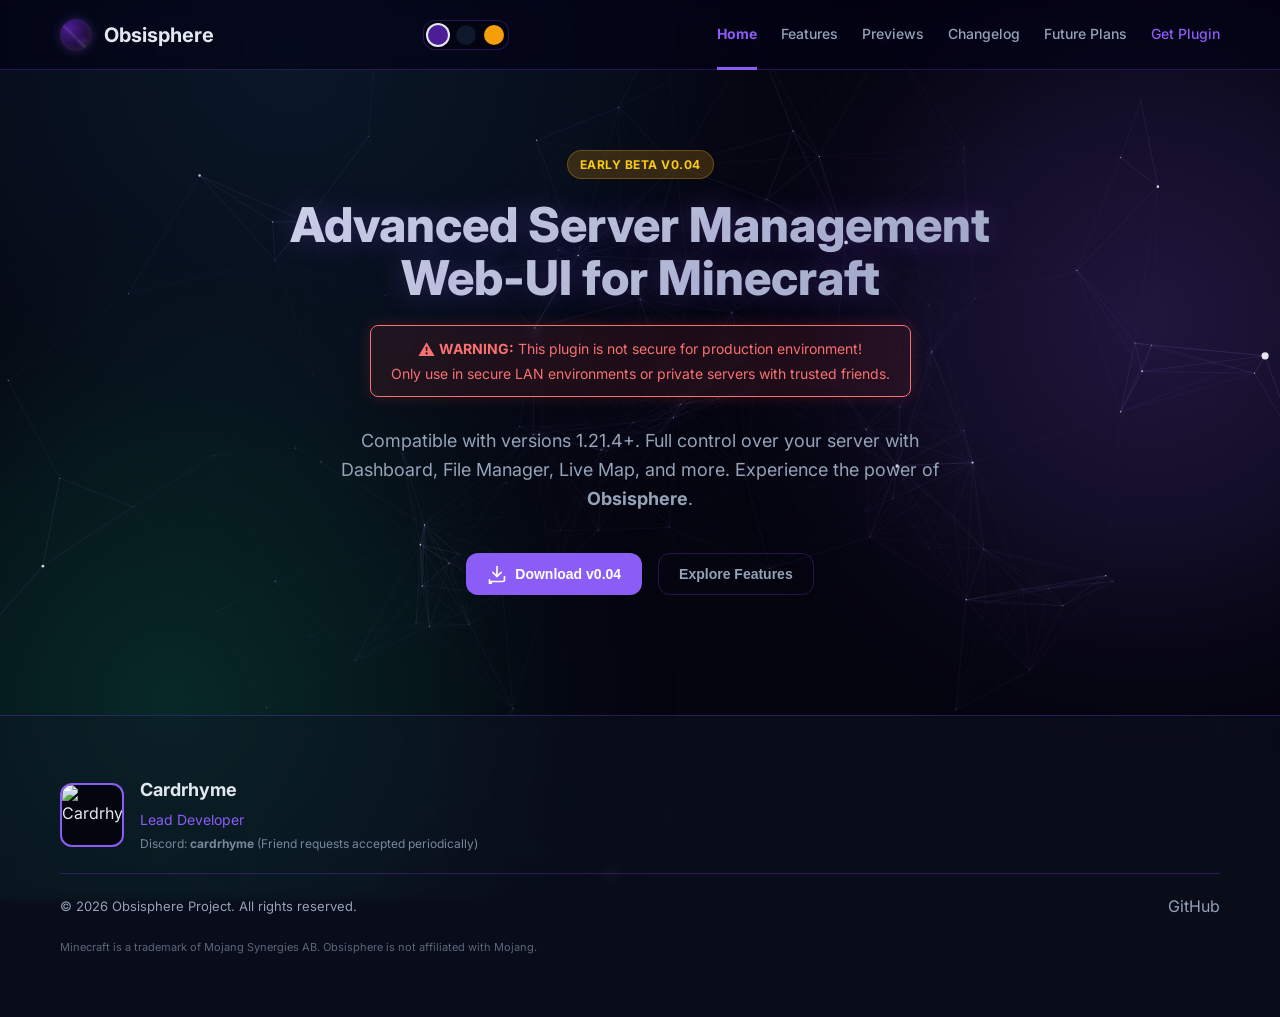
==== docs/index.html @ b7866441 "Add files via upload" ====
<!DOCTYPE html>
<html lang="en">
  <head>
    <meta charset="utf-8" />
    <meta name="viewport" content="width=device-width, initial-scale=1" />
    <title>Obsisphere | Advanced Minecraft Server Management</title>
    <!-- Fonts -->
    <link rel="preconnect" href="https://fonts.googleapis.com">
    <link rel="preconnect" href="https://fonts.gstatic.com" crossorigin>
    <link href="https://fonts.googleapis.com/css2?family=Inter:wght@300;400;500;600;700;800&family=JetBrains+Mono:wght@400;600;700&display=swap" rel="stylesheet">
    
    <link rel="stylesheet" href="style.css">
    <script src="script.js" defer></script>
<link rel="stylesheet" href="/index.css">
</head>
  <!-- Default theme: Constellation (No class needed for default) -->
  <body>
    
    <!-- Background Canvas -->
    <canvas id="bg-canvas"></canvas>

    <!-- Navigation -->
    <nav class="navbar">
      <div class="container">
        <div class="brand" data-target="home" style="cursor: pointer;">
          <div class="obsidian-logo"></div>
          <span>Obsisphere</span>
        </div>
        
        <div class="mobile-controls">
          <div class="theme-switcher">
            <button class="theme-btn t-constellation active" data-theme="" title="Constellation (Default)"></button>
            <button class="theme-btn t-playhosting" data-theme="theme-playhosting" title="Classic"></button>
            <button class="theme-btn t-ferrum" data-theme="theme-ferrum" title="Ferrum"></button>
          </div>
          <button class="mobile-menu-btn" aria-label="Toggle Menu">
            <svg xmlns="http://www.w3.org/2000/svg" width="24" height="24" viewBox="0 0 24 24" fill="none" stroke="currentColor" stroke-width="2" stroke-linecap="round" stroke-linejoin="round"><line x1="3" y1="12" x2="21" y2="12"/><line x1="3" y1="6" x2="21" y2="6"/><line x1="3" y1="18" x2="21" y2="18"/></svg>
          </button>
        </div>

        <div class="nav-links" id="nav-menu">
          <a href="#" class="nav-item active" data-target="home">Home</a>
          <a href="#" class="nav-item" data-target="features">Features</a>
          <a href="#" class="nav-item" data-target="previews">Previews</a>
          <a href="#" class="nav-item" data-target="changelog">Changelog</a>
          <a href="#" class="nav-item" data-target="roadmap">Future Plans</a>
          <a href="#" class="nav-item" data-target="download" style="color: var(--accent);">Get Plugin</a>
        </div>
      </div>
    </nav>

    <!-- Main Content Area -->
    <main id="app-content">

      <!-- VIEW: HOME -->
      <div id="view-home" class="view-section active">
        <!-- Hero Section -->
        <section class="hero-section scroll-reveal">
          <div class="container">
            <span class="badge badge-warning" style="margin-bottom: 20px;">Early Beta v0.04</span>
            
            <h1 class="hero-title">Advanced Server Management<br>Web-UI for Minecraft</h1>
            
            <!-- Relocated Warning -->
            <div class="inline-warning danger-glow">
              <span style="font-size: 1.2em; vertical-align: middle;">⚠️</span> <strong>WARNING:</strong> This plugin is not secure for production environment!<br>
              <span>Only use in secure LAN environments or private servers with trusted friends.</span>
            </div>

            <p class="hero-subtitle">
              Compatible with versions 1.21.4+. Full control over your server with Dashboard, File Manager, Live Map, and more. 
              Experience the power of <strong>Obsisphere</strong>.
            </p>

            <div class="hero-buttons">
              <button class="btn btn-primary nav-trigger" data-target="download">
                <svg xmlns="http://www.w3.org/2000/svg" width="20" height="20" viewBox="0 0 24 24" fill="none" stroke="currentColor" stroke-width="2" stroke-linecap="round" stroke-linejoin="round"><path d="M21 15v4a2 2 0 0 1-2 2H5a2 2 0 0 1-2 2H5a2 2 0 0 1-2 2H5a2 2 0 0 1-2-2v-4"/><polyline points="7 10 12 15 17 10"/><line x1="12" y1="15" x2="12" y2="3"/></svg>
                Download v0.04
              </button>
              <button class="btn btn-outline nav-trigger" data-target="features">
                Explore Features
              </button>
            </div>
          </div>
        </section>
      </div>

      <!-- VIEW: FEATURES -->
      <div id="view-features" class="view-section">
        <section class="section">
          <div class="container">
            <div class="scroll-reveal" style="text-align: center; margin-bottom: 60px;">
              <h2 style="font-size: 32px; font-weight: 700; margin-bottom: 10px;">Key Features</h2>
              <p style="color: var(--text-secondary);">Everything you need to manage your server effectively.</p>
            </div>
            
            <div class="features-grid">
              <!-- Dashboard -->
              <div class="feature-card scroll-reveal">
                <div class="feature-header">
                  <div class="feature-icon">
                    <svg xmlns="http://www.w3.org/2000/svg" width="24" height="24" viewBox="0 0 24 24" fill="none" stroke="currentColor" stroke-width="2" stroke-linecap="round" stroke-linejoin="round"><rect x="3" y="3" width="18" height="18" rx="2" ry="2"/><line x1="3" y1="9" x2="21" y2="9"/><line x1="9" y1="21" x2="9" y2="9"/></svg>
                  </div>
                  <div class="feature-title">Dashboard & Monitoring</div>
                </div>
                <ul class="feature-list">
                  <li>Real-time Graphs (Memory, CPU, TPS)</li>
                  <li>Live Performance Stats (MSPT, Chunks)</li>
                  <li>Server Control (Stop/Start)</li>
                  <li>Copyable Server IP & MOTD</li>
                </ul>
              </div>

              <!-- File Manager -->
              <div class="feature-card scroll-reveal">
                <div class="feature-header">
                  <div class="feature-icon">
                    <svg xmlns="http://www.w3.org/2000/svg" width="24" height="24" viewBox="0 0 24 24" fill="none" stroke="currentColor" stroke-width="2" stroke-linecap="round" stroke-linejoin="round"><path d="M14 2H6a2 2 0 0 0-2 2v16a2 2 0 0 0 2 2h12a2 2 0 0 0 2-2V8z"/><polyline points="14 2 14 8 20 8"/><line x1="16" y1="13" x2="8" y2="13"/><line x1="16" y1="17" x2="8" y2="17"/><polyline points="10 9 9 9 8 9"/></svg>
                  </div>
                  <div class="feature-title">File Manager</div>
                </div>
                <ul class="feature-list">
                  <li>Full Browser (Create, Upload, Edit, Delete)</li>
                  <li>In-browser Code Editor</li>
                  <li>Bulk Actions (Zip/Unzip, Move, Copy)</li>
                  <li>Media Preview (Images/Video)</li>
                </ul>
              </div>

              <!-- Player Management -->
              <div class="feature-card scroll-reveal">
                <div class="feature-header">
                  <div class="feature-icon">
                    <svg xmlns="http://www.w3.org/2000/svg" width="24" height="24" viewBox="0 0 24 24" fill="none" stroke="currentColor" stroke-width="2" stroke-linecap="round" stroke-linejoin="round"><path d="M17 21v-2a4 4 0 0 0-4-4H5a4 4 0 0 0-4 4v2"/><circle cx="9" cy="7" r="4"/><path d="M23 21v-2a4 4 0 0 0-3-3.87"/><path d="M16 3.13a4 4 0 0 1 0 7.75"/></svg>
                  </div>
                  <div class="feature-title">Player Management</div>
                </div>
                <ul class="feature-list">
                  <li>Kick, Ban, Tempban</li>
                  <li>Whitelist Management</li>
                  <li>Inventory Inspection (Offline/Online)</li>
                  <li>Equipment Slots & Ender Chest</li>
                </ul>
              </div>

              <!-- World Management -->
              <div class="feature-card scroll-reveal">
                <div class="feature-header">
                  <div class="feature-icon">
                    <svg xmlns="http://www.w3.org/2000/svg" width="24" height="24" viewBox="0 0 24 24" fill="none" stroke="currentColor" stroke-width="2" stroke-linecap="round" stroke-linejoin="round"><circle cx="12" cy="12" r="10"/><line x1="2" y1="12" x2="22" y2="12"/><path d="M12 2a15.3 15.3 0 0 1 4 10 15.3 15.3 0 0 1-4 10 15.3 15.3 0 0 1 4-10z"/></svg>
                  </div>
                  <div class="feature-title">World & Live Map</div>
                </div>
                <ul class="feature-list">
                  <li>Real-time Top-down Map</li>
                  <li>Player Tracking</li>
                  <li>Backup & Restore System</li>
                  <li>World Settings (Time, Weather)</li>
                </ul>
              </div>

              <!-- Console & Logs -->
              <div class="feature-card scroll-reveal">
                <div class="feature-header">
                  <div class="feature-icon">
                    <svg xmlns="http://www.w3.org/2000/svg" width="24" height="24" viewBox="0 0 24 24" fill="none" stroke="currentColor" stroke-width="2" stroke-linecap="round" stroke-linejoin="round"><polyline points="4 17 10 11 4 5"/><line x1="12" y1="19" x2="20" y2="19"/></svg>
                  </div>
                  <div class="feature-title">Console & Logs</div>
                </div>
                <ul class="feature-list">
                  <li>Live Console Stream (ANSI Colors)</li>
                  <li>Command Input</li>
                  <li>Detailed Activity & Audit Logs</li>
                  <li>X-Ray Watch (Anti-Cheat Analysis)</li>
                </ul>
              </div>

              <!-- Plugins & Themes -->
              <div class="feature-card scroll-reveal">
                <div class="feature-header">
                  <div class="feature-icon">
                    <svg xmlns="http://www.w3.org/2000/svg" width="24" height="24" viewBox="0 0 24 24" fill="none" stroke="currentColor" stroke-width="2" stroke-linecap="round" stroke-linejoin="round"><path d="m12 15-3-3a22 22 0 0 1 2-3.95A12.88 12.88 0 0 1 22 2c0 2.72-.78 7.5-6 11a22.35 22.35 0 0 1-4 2z"/><path d="M9 12H4s.55-3.03 2-4c1.62-1.1 4-1 4-1s.38 2.38-1 4z"/><path d="M15 13v5s3.03-.55 4-2c1.1-1.62 1-4 1-4s-2.38-.38-4 1z"/></svg>
                  </div>
                  <div class="feature-title">Plugins & Themes</div>
                </div>
                <ul class="feature-list">
                  <li>Plugin Manager (Enable/Disable/Delete)</li>
                  <li>Spigot Resource Browser</li>
                  <li>Advanced Theme Editor (CSS Variables)</li>
                  <li>Presets (Stellar, Ferrum, etc.)</li>
                </ul>
              </div>
            </div>

            <!-- FAQ Section -->
            <div class="faq-container scroll-reveal" style="margin-top: 80px; max-width: 800px; margin-left: auto; margin-right: auto;">
                <div style="text-align: center; margin-bottom: 40px;">
                    <h3 style="font-size: 24px; font-weight: 700;">Common Questions</h3>
                </div>
                
                <div class="faq-item">
                    <button class="faq-question">Does Obsisphere support Geyser (Bedrock)?</button>
                    <div class="faq-answer">
                        <p>Yes! Since Obsisphere connects via the standard plugin API, it works seamlessly alongside Geyser and Floodgate.</p>
                    </div>
                </div>
                
                <div class="faq-item">
                    <button class="faq-question">Do I need to open extra ports?</button>
                    <div class="faq-answer">
                        <p>Obsisphere runs on its own port (default 8080). You only need to forward that single port to access the panel from outside your network.</p>
                    </div>
                </div>

                <div class="faq-item">
                    <button class="faq-question">Does it work on modded servers (Forge/Fabric)?</button>
                    <div class="faq-answer">
                        <p>Currently, Obsisphere is designed for Spigot/Paper/Bukkit derivatives. Forge and Fabric support is planned for a future release.</p>
                    </div>
                </div>
            </div>

          </div>
        </section>
      </div>

      <!-- VIEW: PREVIEWS -->
      <div id="view-previews" class="view-section">
        <section class="section">
          <div class="container">
            <div class="scroll-reveal" style="text-align: center; margin-bottom: 40px;">
              <h2 style="font-size: 32px; font-weight: 700; margin-bottom: 10px;">Interface Gallery</h2>
              <p style="color: var(--text-secondary);">See Obsisphere in action.</p>
            </div>

            <!-- Standard Video Player -->
            <div class="hero-video-wrapper scroll-reveal" style="margin-bottom: 60px;">
               <video controls poster="media/preview1_page-0001.jpg" style="width: 100%; height: 100%; object-fit: cover;">
                  <source src="media/preview.mp4" type="video/mp4">
                  Your browser does not support the video tag.
               </video>
               
              <p style="margin-top: 15px; font-size: 13px; color: var(--text-secondary); text-align: center;">*Video preview covers all features.</p>
            </div>

            <!-- UI Gallery Grid -->
            <h3 class="scroll-reveal" style="text-align: center; margin-bottom: 30px; font-weight: 700;">Screenshots</h3>
            <div class="features-grid" style="grid-template-columns: repeat(auto-fit, minmax(400px, 1fr));">
                <img class="lightbox-trigger scroll-reveal" src="media/preview1_page-0001.jpg" alt="Dashboard View">
                <img class="lightbox-trigger scroll-reveal" src="media/preview2_page-0001.jpg" alt="File Manager">
                <img class="lightbox-trigger scroll-reveal" src="media/preview3_page-0001.jpg" alt="Player Manager">
                <img class="lightbox-trigger scroll-reveal" src="media/preview4_page-0001.jpg" alt="Console View">
                <img class="lightbox-trigger scroll-reveal" src="media/preview5_page-0001.jpg" alt="Settings Panel">
                <img class="lightbox-trigger scroll-reveal" src="media/preview6_page-0001.jpg" alt="Map View">
                <img class="lightbox-trigger scroll-reveal" src="media/preview7_page-0001.jpg" alt="Plugin Manager">
                <img class="lightbox-trigger scroll-reveal" src="media/preview8_page-0001.jpg" alt="Editor">
                <img class="lightbox-trigger scroll-reveal" src="media/preview9_page-0001.jpg" alt="Login Screen">
            </div>
          </div>
        </section>
      </div>

      <!-- VIEW: CHANGELOG -->
      <div id="view-changelog" class="view-section">
        <section class="section">
          <div class="container">
            <div class="scroll-reveal" style="text-align: center; margin-bottom: 60px;">
              <h2 style="font-size: 32px; font-weight: 700; margin-bottom: 10px;">Changelog</h2>
              <p style="color: var(--text-secondary);">History of development.</p>
            </div>

            <div class="roadmap-list" style="max-width: 800px; margin: 0 auto;">
               
               <!-- v0.04 Entry -->
               <div class="scroll-reveal" style="margin-bottom: 40px; border-left: 2px solid var(--accent); padding-left: 24px;">
                 <div style="display:flex; align-items:center; gap:12px; margin-bottom:16px;">
                   <span class="badge" style="background:var(--accent); color:white;">v0.04</span>
                   <span style="color:var(--text-secondary); font-size:14px; font-weight: 600;">Current Release (Early Beta)</span>
                 </div>
                 <h3 style="font-size:18px; margin-bottom:8px; color:var(--text-primary);">The Resources Update</h3>
                 <p style="color:var(--text-secondary); font-size: 14px; margin-bottom: 12px;">This update brings the power of SpigotMC directly into the panel.</p>
                 <ul class="feature-list">
                    <li><strong>Resource Browser:</strong> Added ability to search, view details, and download plugins from Spigot directly within the web UI.</li>
                    <li><strong>Polish:</strong> General UI improvements and bug fixes.</li>
                 </ul>
               </div>

               <!-- v0.03 Entry -->
               <div class="scroll-reveal" style="margin-bottom: 40px; border-left: 2px solid var(--border); padding-left: 24px;">
                 <div style="display:flex; align-items:center; gap:12px; margin-bottom:16px;">
                   <span class="badge" style="background:var(--bg-panel); color:var(--text-secondary); border: 1px solid var(--border);">v0.03</span>
                 </div>
                 <h3 style="font-size:18px; margin-bottom:8px; color:var(--text-primary);">The Visuals Overhaul</h3>
                 <p style="color:var(--text-secondary); font-size: 14px; margin-bottom: 12px;">Major upgrades to the File Manager and Map renderer.</p>
                 <ul class="feature-list">
                    <li><strong>Advanced File Manager:</strong> Added Zip/Unzip, Create File/Folder, Upload File/Folder functionality.</li>
                    <li><strong>Map 2.0:</strong> Rewrote map renderer. Now 2D with ambience/height occlusion, correct textures, and player listing.</li>
                    <li><strong>Multi-world:</strong> Added support for rendering and selecting different worlds in the live map.</li>
                 </ul>
               </div>

               <!-- v0.02 Entry -->
               <div class="scroll-reveal" style="margin-bottom: 40px; border-left: 2px solid var(--border); padding-left: 24px;">
                 <div style="display:flex; align-items:center; gap:12px; margin-bottom:16px;">
                   <span class="badge" style="background:var(--bg-panel); color:var(--text-secondary); border: 1px solid var(--border);">v0.02</span>
                 </div>
                 <h3 style="font-size:18px; margin-bottom:8px; color:var(--text-primary);">The Plugin Migration</h3>
                 <p style="color:var(--text-secondary); font-size: 14px; margin-bottom: 12px;">Transitioned project to a standalone Bukkit/Spigot plugin.</p>
                 <ul class="feature-list">
                    <li><strong>Architecture:</strong> Re-packaged as a standalone .jar plugin.</li>
                    <li><strong>Basic Tools:</strong> Added simple File Manager (Read/Edit only), User List, and Plugin Disabling.</li>
                    <li><strong>World Manager:</strong> Added basic backup functionality.</li>
                    <li><strong>Primitive Map:</strong> Added experimental map (Single pixel chunks, color approximations).</li>
                 </ul>
               </div>

               <!-- v0.01 Entry -->
               <div class="scroll-reveal" style="margin-bottom: 40px; border-left: 2px solid var(--border); padding-left: 24px;">
                 <div style="display:flex; align-items:center; gap:12px; margin-bottom:16px;">
                   <span class="badge" style="background:var(--bg-panel); color:var(--text-secondary); border: 1px solid var(--border);">v0.01</span>
                 </div>
                 <h3 style="font-size:18px; margin-bottom:8px; color:var(--text-primary);">Genesis</h3>
                 <ul class="feature-list">
                    <li><strong>Core:</strong> Initial Web UI release.</li>
                    <li><strong>Security:</strong> Implemented session-token based authentication system.</li>
                    <li><strong>Monitoring:</strong> Basic Dashboard and WebSocket Console with ANSI color support.</li>
                 </ul>
               </div>

            </div>
          </div>
        </section>
      </div>

      <!-- VIEW: ROADMAP -->
      <div id="view-roadmap" class="view-section">
        <section class="section">
          <div class="container">
            <div class="scroll-reveal" style="text-align: center; margin-bottom: 60px;">
              <h2 style="font-size: 32px; font-weight: 700; margin-bottom: 20px;">Future Plans</h2>
              <p style="color: var(--text-secondary); max-width: 600px; margin: 0 auto;">
                Development Phase 2 is outlined below. We are committed to expanding Obsisphere with advanced networking and integration features.
              </p>
            </div>

            <div class="roadmap-list">
               <!-- Roadmap Items -->
               <div class="roadmap-item scroll-reveal">
                 <div class="roadmap-checkbox"></div>
                 <div class="roadmap-content">
                   <h4>Protocol Unification (HTTP/SSH/SFTP)</h4>
                   <p>Allowing all protocols to work from a single port by checking initial request bytes.</p>
                 </div>
               </div>
               
               <div class="roadmap-item scroll-reveal">
                 <div class="roadmap-checkbox"></div>
                 <div class="roadmap-content">
                   <h4>Advanced API & Permissions</h4>
                   <p>Custom control panel API for external integration and granular permission system for admin/user roles.</p>
                 </div>
               </div>

               <div class="roadmap-item scroll-reveal">
                 <div class="roadmap-checkbox"></div>
                 <div class="roadmap-content">
                   <h4>Plugin Integrations</h4>
                   <p>Deep support for WorldGuard (Region mapping), LuckPerms (Web Editor), and more.</p>
                 </div>
               </div>

               <div class="roadmap-item scroll-reveal">
                 <div class="roadmap-checkbox"></div>
                 <div class="roadmap-content">
                   <h4>Legacy Support</h4>
                   <p>Backwards compatibility for Minecraft versions down to 1.16.5.</p>
                 </div>
               </div>

               <div class="roadmap-item scroll-reveal">
                 <div class="roadmap-checkbox"></div>
                 <div class="roadmap-content">
                   <h4>Optimization</h4>
                   <p>Improving Live Map performance and reducing Audit Log storage footprint.</p>
                 </div>
               </div>
            </div>
          </div>
        </section>
      </div>

      <!-- VIEW: DOWNLOAD -->
      <div id="view-download" class="view-section">
        <section class="section" style="text-align: center; padding: 100px 0;">
          <div class="container">
             <div class="scroll-reveal" style="font-size: 64px; margin-bottom: 20px;">📦</div>
             <h2 class="scroll-reveal" style="font-size: 32px; font-weight: 700; margin-bottom: 20px;">Download Obsisphere</h2>
             <p class="scroll-reveal" style="color: var(--text-secondary); margin-bottom: 20px;">Current Version: v0.04 (Beta)</p>
             <p class="scroll-reveal" style="color: var(--warning); font-size: 13px; font-weight: 600; margin-bottom: 40px; background: rgba(245, 158, 11, 0.1); display: inline-block; padding: 4px 12px; border-radius: 99px;">⚠️ Early Beta Build - Works, but expect bugs.</p>

             <div class="download-container scroll-reveal">
               <div class="download-box">
                  <p class="compatibility-text">
                    <strong>Supported Platforms (1.21.4+):</strong><br>
                    Paper, Spigot, Bukkit, Pufferfish, Purpur, and any other server software that supports the Bukkit plugin API.
                  </p>
                  
                  <button class="btn btn-primary" style="width: 100%; margin: 20px 0;">
                    <svg xmlns="http://www.w3.org/2000/svg" width="20" height="20" viewBox="0 0 24 24" fill="none" stroke="currentColor" stroke-width="2" stroke-linecap="round" stroke-linejoin="round"><path d="M21 15v4a2 2 0 0 1-2 2H5a2 2 0 0 1-2 2H5a2 2 0 0 1-2-2v-4"/><polyline points="7 10 12 15 17 10"/><line x1="12" y1="15" x2="12" y2="3"/></svg>
                    Download .jar
                  </button>

                  <div class="warning-box" style="flex-direction: row; align-items: center; gap: 12px; justify-content: center;">
                     <span style="font-size: 24px;">⚠️</span>
                     <span style="text-align: left;"><strong>WARNING:</strong> This plugin is not secure for production environments! Only use in secure LAN environments or private servers with trusted friends.</span>
                  </div>
               </div>

               <!-- Installation Guide -->
               <div class="install-guide">
                  <h3 style="font-size: 16px; margin-bottom: 12px; color: var(--text-primary); border-top: 1px solid var(--border); padding-top: 20px;">Installation Guide</h3>
                  <ol class="install-steps">
                    <li>Stop your Minecraft server.</li>
                    <li>Drop the <code>Obsisphere-0.04.jar</code> into your server's <code>/plugins</code> folder.</li>
                    <li>Start the server. No extra configuration is required.</li>
                    <li>Check the server console for the generated access URL and login token.</li>
                  </ol>
               </div>
             </div>
          </div>
        </section>
      </div>

    </main>

    <!-- Footer / Dev Info -->
    <footer class="site-footer">
      <div class="container">
        <div class="dev-profile">
          <img src="https://minotar.net/helm/_Card/64.png" alt="Cardrhyme" class="dev-pfp">
          <div class="dev-info">
            <h3>Cardrhyme</h3>
            <p style="color: var(--accent); margin-bottom: 2px;">Lead Developer</p>
            <p style="font-size: 12px; opacity: 0.8;">Discord: <strong>cardrhyme</strong> (Friend requests accepted periodically)</p>
          </div>
        </div>
        
        <div style="border-top: 1px solid var(--border); padding-top: 20px; display: flex; justify-content: space-between; align-items: center; flex-wrap: wrap; gap: 20px;">
          <p style="color: var(--text-secondary); font-size: 13px;">&copy; 2026 Obsisphere Project. All rights reserved.</p>
          <div style="display: flex; gap: 20px;">
            <a href="https://github.com/Cardrhyme206113/Obsisphere" style="color: var(--text-secondary);">GitHub</a>
          </div>
        </div>
        
        <p style="margin-top: 20px; font-size: 11px; color: var(--text-secondary); opacity: 0.6;">
          Minecraft is a trademark of Mojang Synergies AB. Obsisphere is not affiliated with Mojang.
        </p>
      </div>
    </footer>

    <!-- LIGHTBOX MODAL -->
    <div id="lightbox" class="lightbox">
      <button class="lightbox-close">&times;</button>
      <img id="lightbox-img" src="" alt="Full Preview">
    </div>

    <!-- SCROLL TOP BTN (MOBILE) -->
    <button id="scroll-top-btn" aria-label="Scroll to top">
        <svg xmlns="http://www.w3.org/2000/svg" width="24" height="24" viewBox="0 0 24 24" fill="none" stroke="currentColor" stroke-width="2" stroke-linecap="round" stroke-linejoin="round"><path d="m18 15-6-6-6 6"/></svg>
    </button>

  <script type="module" src="/index.tsx"></script>
</body>
</html>
---- docs/style.css ----
/* =========================================
   THEME VARIABLES
   Default: Constellation
   ========================================= */
:root {
  /* --- Constellation Theme (Default) --- */
  --bg-app: #050510; /* Very dark blue, not pure black */
  --bg-panel: rgba(15, 23, 42, 0.4); /* Glassmorphic */
  --bg-header: rgba(3, 0, 20, 0.6);
  --border: rgba(124, 58, 237, 0.3);
  --text-primary: #e2e8f0;
  --text-secondary: #94a3b8;
  --input-bg: rgba(0, 0, 0, 0.3);
  --accent: #8b5cf6; /* Violet */
  --accent-dim: rgba(139, 92, 246, 0.2);
  --danger: #f87171;
  --success: #4ade80;
  --warning: #facc15;
  --font-main: 'Inter', sans-serif;
  --font-mono: 'JetBrains Mono', monospace;
  --radius-lg: 16px;
  --radius-md: 12px;
  --radius-sm: 8px;
  --shadow: 0 10px 15px -3px rgba(0, 0, 0, 0.1);
  --backdrop: blur(5px);
}

/* --- Playhosting Theme (Classic) --- */
body.theme-playhosting {
  --bg-app: #0f172a;
  --bg-panel: #1e293b;
  --bg-header: #1e293b;
  --border: #334155;
  --text-primary: #f8fafc;
  --text-secondary: #94a3b8;
  --input-bg: #020617;
  --accent: #8b5cf6;
  --accent-dim: rgba(139, 92, 246, 0.15);
  --danger: #ef4444;
  --success: #22c55e;
  --warning: #f59e0b;
  --backdrop: none;
}

/* --- Ferrum Theme --- */
body.theme-ferrum {
  --bg-app: #0a0a0a;
  --bg-panel: #141414;
  --bg-header: #141414;
  --border: #333333;
  --text-primary: #e5e5e5;
  --text-secondary: #888888;
  --input-bg: #050505;
  --accent: #f59e0b;
  --accent-dim: rgba(245, 158, 11, 0.15);
  --danger: #cf222e;
  --success: #2da44e;
  --warning: #d29922;
  --radius-lg: 2px;
  --radius-md: 2px;
  --radius-sm: 2px;
  --shadow: 0 4px 6px -1px rgba(0, 0, 0, 0.5);
  --backdrop: none;
}


/* =========================================
   GLOBAL RESET & BASE
   ========================================= */
* { box-sizing: border-box; margin: 0; padding: 0; }

body {
  background-color: var(--bg-app);
  color: var(--text-primary);
  font-family: var(--font-main);
  line-height: 1.6;
  overflow-x: hidden;
  transition: background-color 0.3s, color 0.3s;
  display: flex;
  flex-direction: column;
  min-height: 100vh;
  position: relative;
}

/* CANVAS BACKGROUND 
   z-index: 1 puts it above the body background.
   pointer-events: none ensures clicks go through to elements behind it (if any), 
   but mainly allows clicks on elements ON TOP of it.
*/
canvas#bg-canvas {
  position: fixed;
  top: 0;
  left: 0;
  width: 100%;
  height: 100%;
  z-index: 1; 
  pointer-events: none;
}

/* Playhosting Dots Effect */
body.theme-playhosting {
  background-image: radial-gradient(var(--border) 1.5px, transparent 1.5px);
  background-size: 24px 24px;
}
body.theme-playhosting #bg-canvas { display: none; }

/* Ferrum Grid Effect */
body.theme-ferrum {
  background-image: linear-gradient(var(--border) 1px, transparent 1px), linear-gradient(90deg, var(--border) 1px, transparent 1px);
  background-size: 50px 50px;
}
body.theme-ferrum #bg-canvas { display: none; }

h1, h2, h3, h4, h5, h6 {
  font-family: var(--font-main);
  color: var(--text-primary);
}

/* Ferrum uses Mono headers */
body.theme-ferrum h1, 
body.theme-ferrum h2, 
body.theme-ferrum h3 {
  font-family: var(--font-mono);
  text-transform: uppercase;
  letter-spacing: -0.5px;
}

a { color: var(--accent); text-decoration: none; transition: 0.2s; }
a:hover { filter: brightness(1.2); text-decoration: underline; }

/* =========================================
   UTILITIES & COMPONENTS
   ========================================= */
.container {
  max-width: 1200px;
  margin: 0 auto;
  padding: 0 20px;
}

.section {
  padding: 80px 0;
}

.btn {
  display: inline-flex;
  align-items: center;
  justify-content: center;
  padding: 10px 20px;
  border-radius: var(--radius-md);
  font-weight: 600;
  font-size: 14px;
  cursor: pointer;
  transition: all 0.2s;
  border: 1px solid transparent;
  gap: 8px;
  min-height: 42px;
}

.btn-primary {
  background: var(--accent);
  color: #fff;
}
body.theme-ferrum .btn-primary { color: #000; font-weight: 700; }

.btn-primary:hover {
  transform: translateY(-2px);
  box-shadow: 0 4px 12px var(--accent-dim);
}

.btn-outline {
  background: transparent;
  border: 1px solid var(--border);
  color: var(--text-secondary);
}

.btn-outline:hover {
  border-color: var(--accent);
  color: var(--text-primary);
  background: var(--bg-panel);
}

.badge {
  display: inline-block;
  padding: 4px 12px;
  border-radius: 99px;
  font-size: 12px;
  font-weight: 700;
  text-transform: uppercase;
  letter-spacing: 0.5px;
}
.badge-warning { background: rgba(245, 158, 11, 0.2); color: var(--warning); border: 1px solid rgba(245, 158, 11, 0.3); }

/* SCROLL REVEAL ANIMATION */
.scroll-reveal {
    opacity: 0;
    transform: translateY(30px);
    transition: all 0.6s ease-out;
}
.scroll-reveal.visible {
    opacity: 1;
    transform: translateY(0);
}

/* =========================================
   HEADER & NAV
   ========================================= */
.navbar {
  height: 70px;
  border-bottom: 1px solid var(--border);
  background: var(--bg-header);
  backdrop-filter: var(--backdrop);
  position: sticky;
  top: 0;
  z-index: 1000; /* Ensure nav is way above canvas */
}

.navbar .container {
  height: 100%;
  display: flex;
  align-items: center;
  justify-content: space-between;
}

.brand {
  display: flex;
  align-items: center;
  gap: 12px;
  font-weight: 700;
  font-size: 20px;
  color: var(--text-primary);
}

/* SPINNING OBSIDIAN LOGO */
.obsidian-logo {
  width: 32px;
  height: 32px;
  border-radius: 50%;
  background: radial-gradient(circle at 30% 30%, #4c1d95, #000);
  box-shadow: inset -2px -2px 6px rgba(255,255,255,0.1), 0 0 10px rgba(139, 92, 246, 0.3);
  animation: spin-logo 6s linear infinite;
  position: relative;
  overflow: hidden;
}

.obsidian-logo::after {
  content: '';
  position: absolute;
  top: 0; left: 0; right: 0; bottom: 0;
  background: 
    linear-gradient(45deg, transparent 40%, rgba(255,255,255,0.1) 45%, transparent 50%),
    radial-gradient(circle at 70% 70%, rgba(139, 92, 246, 0.2), transparent 20%);
  border-radius: 50%;
}

@keyframes spin-logo {
  0% { transform: rotate(0deg); }
  100% { transform: rotate(360deg); }
}

.nav-links {
  display: flex;
  gap: 24px;
}

.nav-links a {
  color: var(--text-secondary);
  font-size: 14px;
  font-weight: 500;
  cursor: pointer;
  position: relative;
}
.nav-links a:hover { color: var(--accent); text-decoration: none; }
.nav-links a.active { color: var(--accent); font-weight: 700; }
.nav-links a.active::after {
    content: '';
    position: absolute;
    bottom: -24px;
    left: 0;
    width: 100%;
    height: 3px;
    background: var(--accent);
}

.mobile-controls {
    display: flex;
    align-items: center;
    gap: 15px;
}

/* Mobile Menu Button */
.mobile-menu-btn {
    display: none;
    background: none;
    border: none;
    color: var(--text-primary);
    cursor: pointer;
}

.theme-switcher {
  display: flex;
  gap: 8px;
  background: var(--input-bg);
  padding: 4px;
  border-radius: var(--radius-md);
  border: 1px solid var(--border);
}

.theme-btn {
  width: 20px;
  height: 20px;
  border-radius: 50%;
  border: none;
  cursor: pointer;
  transition: transform 0.2s;
}
.theme-btn:hover { transform: scale(1.2); }
.theme-btn.active { box-shadow: 0 0 0 2px var(--text-primary); }

.t-constellation { background: #4c1d95; }
.t-playhosting { background: #0f172a; }
.t-ferrum { background: #f59e0b; }


/* =========================================
   SPA VIEWS
   ========================================= */
main#app-content {
  flex: 1;
  position: relative;
  z-index: 10; /* Content above canvas */
}

.view-section {
  display: none;
  animation: fade-in 0.3s ease-in-out;
}

.view-section.active {
  display: block;
}

@keyframes fade-in {
  from { opacity: 0; transform: translateY(10px); }
  to { opacity: 1; transform: translateY(0); }
}


/* =========================================
   HERO SECTION & WARNING
   ========================================= */
.hero-section {
  text-align: center;
  padding: 80px 0 60px;
}

.hero-title {
  font-size: 48px;
  font-weight: 800;
  margin-bottom: 20px;
  background: linear-gradient(135deg, var(--text-primary) 0%, var(--text-secondary) 100%);
  -webkit-background-clip: text;
  -webkit-text-fill-color: transparent;
  line-height: 1.1;
  text-shadow: 0 0 30px rgba(139, 92, 246, 0.3); /* Glow for Constellation */
}

body.theme-ferrum .hero-title { text-shadow: none; }
body.theme-playhosting .hero-title { text-shadow: none; }

.inline-warning {
  display: inline-block;
  background: rgba(239, 68, 68, 0.1);
  border: 1px solid var(--danger);
  color: var(--danger);
  padding: 12px 20px;
  border-radius: var(--radius-sm);
  font-size: 14px;
  margin-bottom: 30px;
  max-width: 800px;
  line-height: 1.5;
  text-align: center;
  backdrop-filter: blur(5px);
}

.inline-warning.danger-glow {
    box-shadow: 0 0 15px rgba(239, 68, 68, 0.2);
}

.hero-subtitle {
  font-size: 18px;
  color: var(--text-secondary);
  max-width: 600px;
  margin: 0 auto 40px;
}

.hero-buttons {
    display: flex;
    align-items: center;
    justify-content: center;
    gap: 16px;
    margin-bottom: 60px;
}

.hero-video-wrapper {
  margin-top: 20px;
  max-width: 1000px;
  margin-left: auto;
  margin-right: auto;
  border-radius: var(--radius-lg);
  overflow: hidden;
  box-shadow: 0 20px 50px -10px rgba(0,0,0,0.5);
  border: 1px solid var(--border);
  background: var(--bg-panel);
  position: relative;
  aspect-ratio: 16/9;
  backdrop-filter: var(--backdrop);
  group: video;
}

.hero-video-wrapper video {
  width: 100%;
  height: 100%;
  object-fit: cover;
  display: block;
}

/* =========================================
   FEATURES GRID & FAQ
   ========================================= */
.features-grid {
  display: grid;
  grid-template-columns: repeat(auto-fill, minmax(300px, 1fr));
  gap: 24px;
  margin-top: 40px;
}

.feature-card {
  background: var(--bg-panel);
  backdrop-filter: var(--backdrop);
  border: 1px solid var(--border);
  border-radius: var(--radius-lg);
  padding: 24px;
  transition: transform 0.2s, border-color 0.2s, background 0.2s;
}

.feature-card:hover {
  transform: translateY(-4px);
  border-color: var(--accent);
  background: rgba(139, 92, 246, 0.05);
}

.feature-header {
  display: flex;
  align-items: center;
  gap: 12px;
  margin-bottom: 16px;
}

.feature-icon {
  color: var(--accent);
  background: var(--accent-dim);
  padding: 8px;
  border-radius: var(--radius-sm);
  display: flex;
}

.feature-title {
  font-weight: 700;
  font-size: 16px;
}

.feature-list {
  list-style: none;
  font-size: 14px;
  color: var(--text-secondary);
}

.feature-list li {
  margin-bottom: 8px;
  padding-left: 16px;
  position: relative;
}

.feature-list li::before {
  content: '•';
  color: var(--accent);
  position: absolute;
  left: 0;
}

/* FAQ ACCORDION */
.faq-item {
    border-bottom: 1px solid var(--border);
    margin-bottom: 10px;
}
.faq-question {
    width: 100%;
    text-align: left;
    background: none;
    border: none;
    padding: 15px 0;
    font-size: 16px;
    font-weight: 600;
    color: var(--text-primary);
    cursor: pointer;
    display: flex;
    justify-content: space-between;
    align-items: center;
}
.faq-question::after {
    content: '+';
    font-size: 20px;
    color: var(--accent);
    transition: transform 0.2s;
}
.faq-question.active::after {
    transform: rotate(45deg);
}
.faq-answer {
    max-height: 0;
    overflow: hidden;
    transition: max-height 0.3s ease-out;
    color: var(--text-secondary);
    font-size: 14px;
}
.faq-answer p {
    padding-bottom: 20px;
}

/* =========================================
   GALLERY & LIGHTBOX
   ========================================= */
.features-grid img.lightbox-trigger {
    width: 100%;
    border-radius: 8px;
    border: 1px solid var(--border);
    transition: transform 0.2s, border-color 0.2s;
    cursor: zoom-in;
    background: var(--bg-panel);
}

.features-grid img.lightbox-trigger:hover {
    transform: scale(1.02);
    border-color: var(--accent);
}

.lightbox {
    display: none;
    position: fixed;
    z-index: 2000;
    left: 0;
    top: 0;
    width: 100%;
    height: 100%;
    overflow: hidden;
    background-color: rgba(0,0,0,0.9);
    justify-content: center;
    align-items: center;
    backdrop-filter: blur(5px);
    animation: fade-in 0.2s;
}

.lightbox.open {
    display: flex;
}

.lightbox-close {
    position: absolute;
    top: 20px;
    right: 30px;
    color: #fff;
    font-size: 40px;
    font-weight: bold;
    cursor: pointer;
    background: none;
    border: none;
}

#lightbox-img {
    max-width: 90%;
    max-height: 90%;
    border-radius: 8px;
    box-shadow: 0 0 50px rgba(0,0,0,0.5);
}

/* =========================================
   ROADMAP & DOWNLOAD
   ========================================= */
.roadmap-list {
  max-width: 800px;
  margin: 0 auto;
}

.roadmap-item {
  display: flex;
  gap: 16px;
  padding: 16px;
  border-bottom: 1px solid var(--border);
  align-items: flex-start;
}

.roadmap-checkbox {
  width: 20px;
  height: 20px;
  border: 2px solid var(--border);
  border-radius: 4px;
  flex-shrink: 0;
}

.roadmap-content h4 {
  font-size: 16px;
  margin-bottom: 4px;
}

.roadmap-content p {
  font-size: 14px;
  color: var(--text-secondary);
}

.download-container {
    background: var(--bg-panel); 
    padding: 40px; 
    max-width: 600px; 
    margin: 0 auto; 
    border-radius: var(--radius-md); 
    border: 1px solid var(--border);
    backdrop-filter: var(--backdrop);
}

.compatibility-text {
    margin-bottom: 20px;
    color: var(--text-secondary);
    font-size: 14px;
    line-height: 1.6;
}
.compatibility-text strong { color: var(--text-primary); }

.warning-box {
    margin-top: 20px;
    background: rgba(239, 68, 68, 0.15);
    border: 2px solid var(--danger);
    color: var(--danger);
    padding: 16px;
    border-radius: var(--radius-sm);
    font-size: 14px;
    font-weight: 500;
    text-align: left;
    display: flex;
    flex-direction: column;
    gap: 8px;
    box-shadow: 0 0 20px rgba(239, 68, 68, 0.1);
}

.install-guide {
    text-align: left;
    margin-top: 30px;
}

.install-steps {
    list-style-type: decimal;
    padding-left: 20px;
    color: var(--text-secondary);
    font-size: 14px;
    line-height: 1.8;
}

.install-steps li {
    margin-bottom: 10px;
}
.install-steps code {
    background: var(--input-bg);
    padding: 2px 6px;
    border-radius: 4px;
    font-family: var(--font-mono);
    color: var(--accent);
    border: 1px solid var(--border);
}

/* =========================================
   FOOTER & SCROLL TOP
   ========================================= */
.site-footer {
  border-top: 1px solid var(--border);
  background: var(--bg-panel);
  padding: 60px 0;
  margin-top: auto;
  backdrop-filter: var(--backdrop);
  position: relative;
  z-index: 10;
}

.dev-profile {
  display: flex;
  align-items: center;
  gap: 16px;
  margin-bottom: 20px;
}

.dev-pfp {
  width: 64px;
  height: 64px;
  border-radius: 12px;
  background: var(--bg-app);
  border: 2px solid var(--accent);
  object-fit: cover;
}

.dev-info h3 { font-size: 18px; margin-bottom: 4px; }
.dev-info p { color: var(--text-secondary); font-size: 14px; }

#scroll-top-btn {
    display: none; /* Hidden by default */
    position: fixed;
    bottom: 20px;
    right: 20px;
    z-index: 900;
    width: 45px;
    height: 45px;
    border-radius: 50%;
    background: var(--accent);
    color: #fff;
    border: none;
    box-shadow: 0 4px 10px rgba(0,0,0,0.3);
    cursor: pointer;
    align-items: center;
    justify-content: center;
    transition: transform 0.2s, opacity 0.3s;
}

#scroll-top-btn:active {
    transform: scale(0.9);
}

/* =========================================
   RESPONSIVE
   ========================================= */
@media (max-width: 768px) {
  .hero-title { font-size: 32px; }
  .navbar .container { padding: 0 16px; }
  .features-grid { grid-template-columns: 1fr; }
  .hero-buttons { flex-direction: column; }
  
  /* MOBILE MENU */
  .mobile-menu-btn { display: block; }
  .nav-links {
      display: none;
      position: absolute;
      top: 70px;
      left: 0;
      width: 100%;
      background: var(--bg-header);
      flex-direction: column;
      padding: 20px;
      border-bottom: 1px solid var(--border);
      backdrop-filter: blur(15px);
      box-shadow: 0 10px 20px rgba(0,0,0,0.5);
      gap: 15px;
      animation: slide-down 0.2s ease-out;
  }
  .nav-links.open { display: flex; }
  .nav-links a.active::after { display: none; } /* Remove underline effect in mobile dropdown */
  .nav-links a.active { color: var(--accent); border-left: 3px solid var(--accent); padding-left: 10px; }

  @keyframes slide-down {
      from { opacity: 0; transform: translateY(-10px); }
      to { opacity: 1; transform: translateY(0); }
  }

  /* SHOW SCROLL TOP BTN ON MOBILE */
  #scroll-top-btn.visible { display: flex; }
  
  /* SINGLE PAGE SCROLLING VIEW */
  .view-section {
    display: block !important;
    opacity: 1 !important;
    transform: none !important;
    animation: none !important;
    padding-bottom: 60px;
    border-bottom: 1px solid var(--border);
  }
  .view-section:last-child { border-bottom: none; }
  #view-home { padding-top: 0; }
}
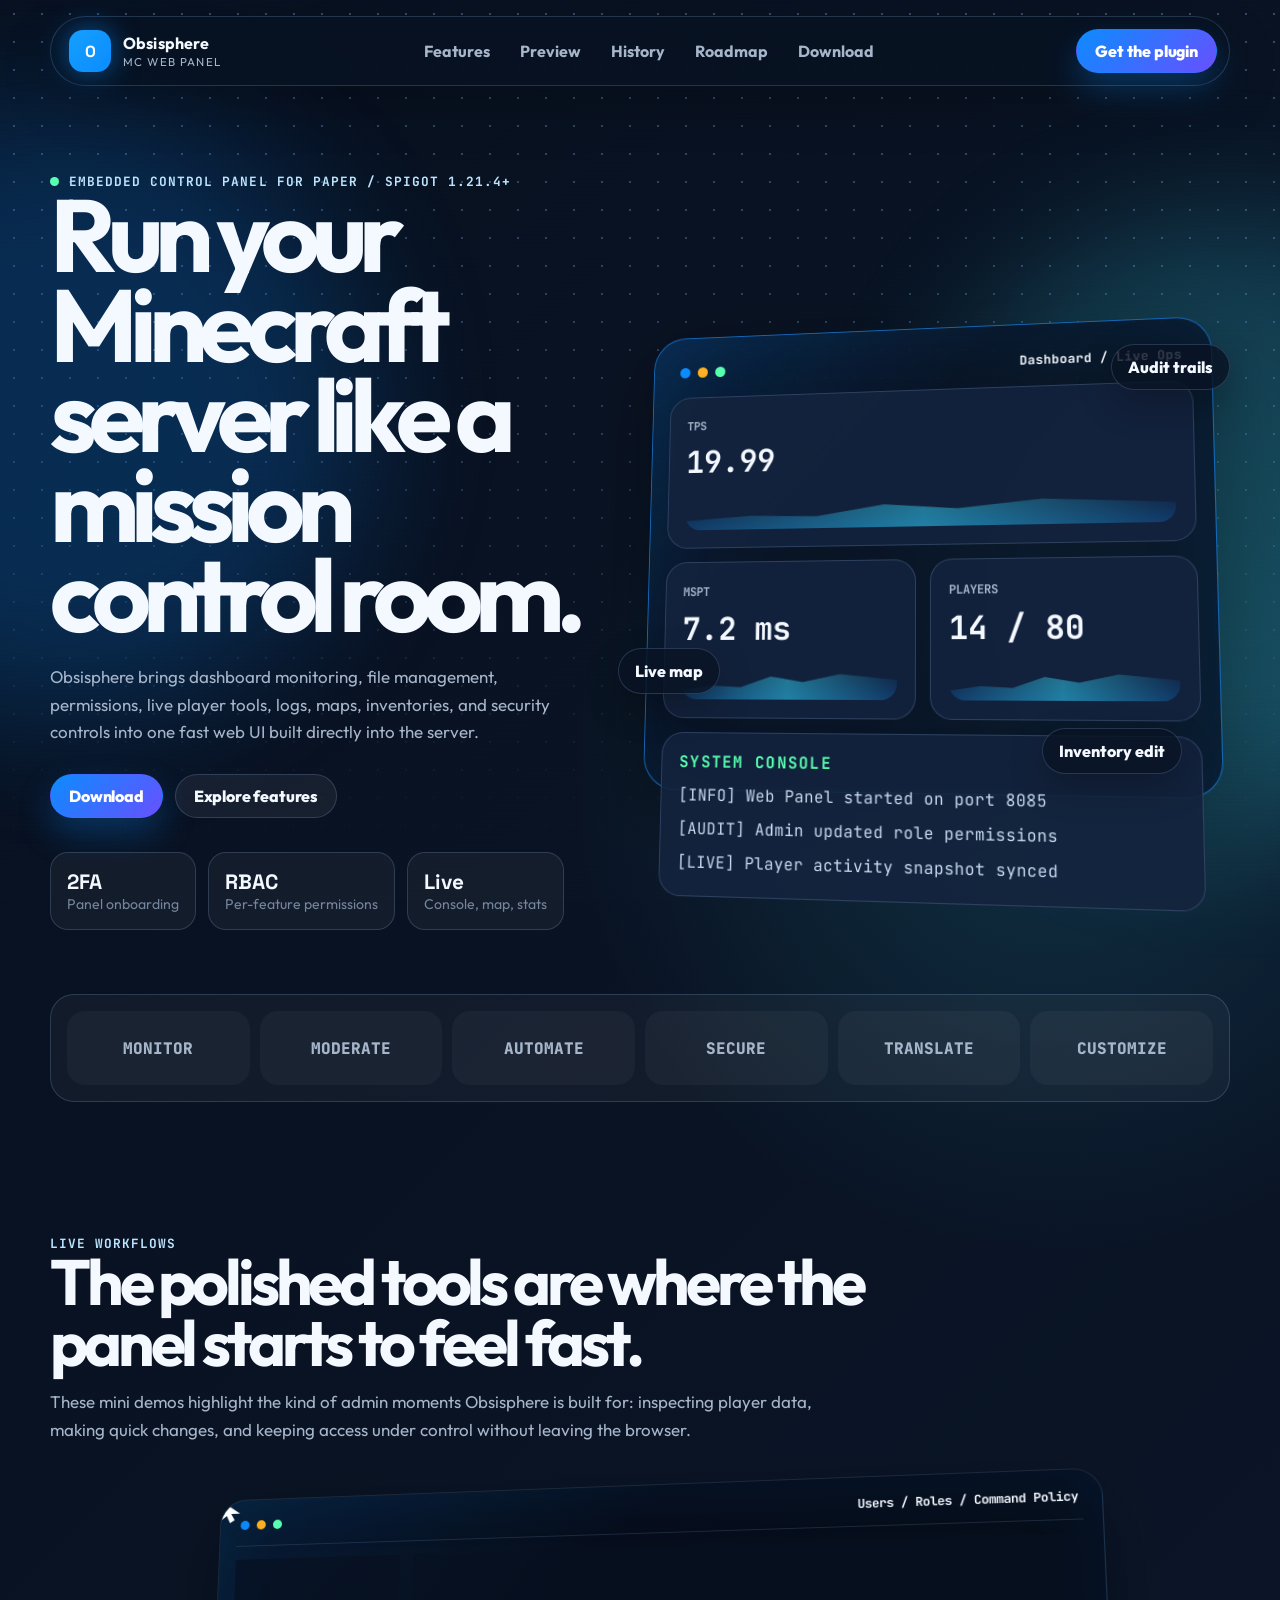
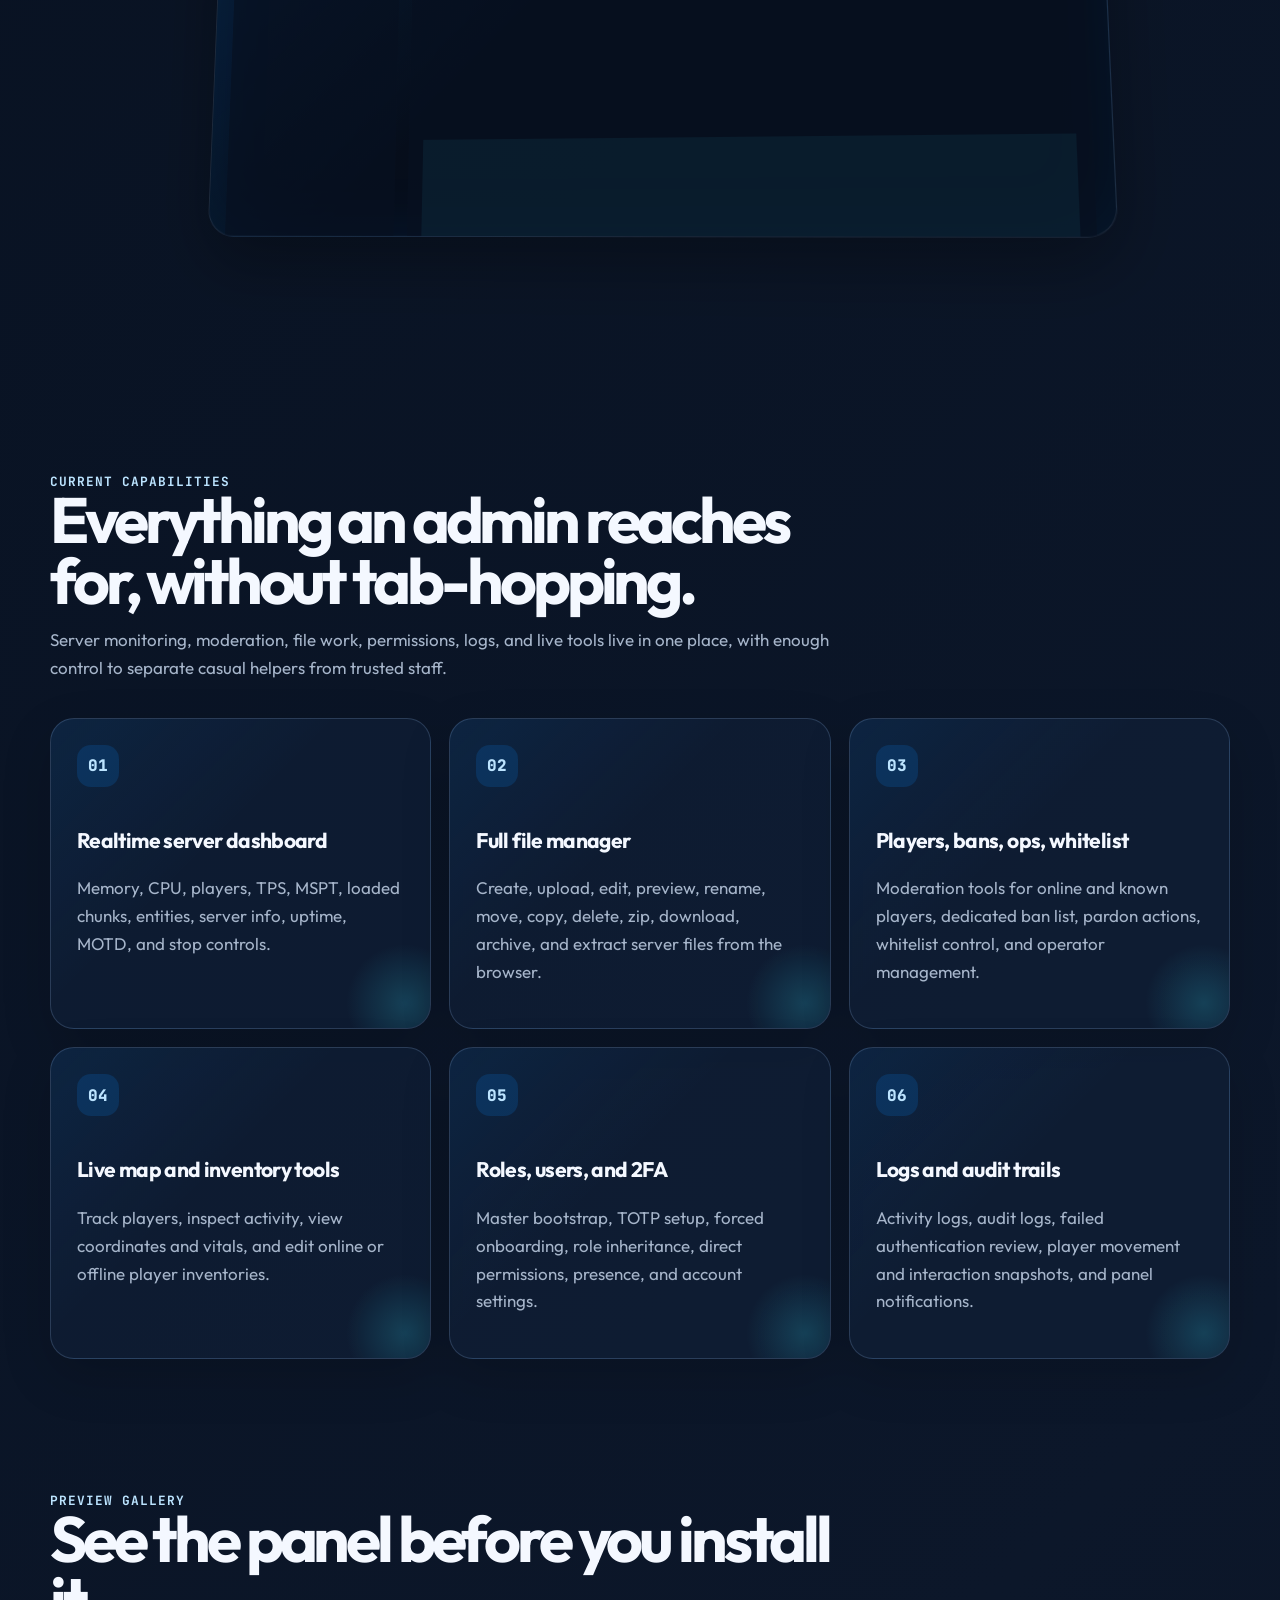
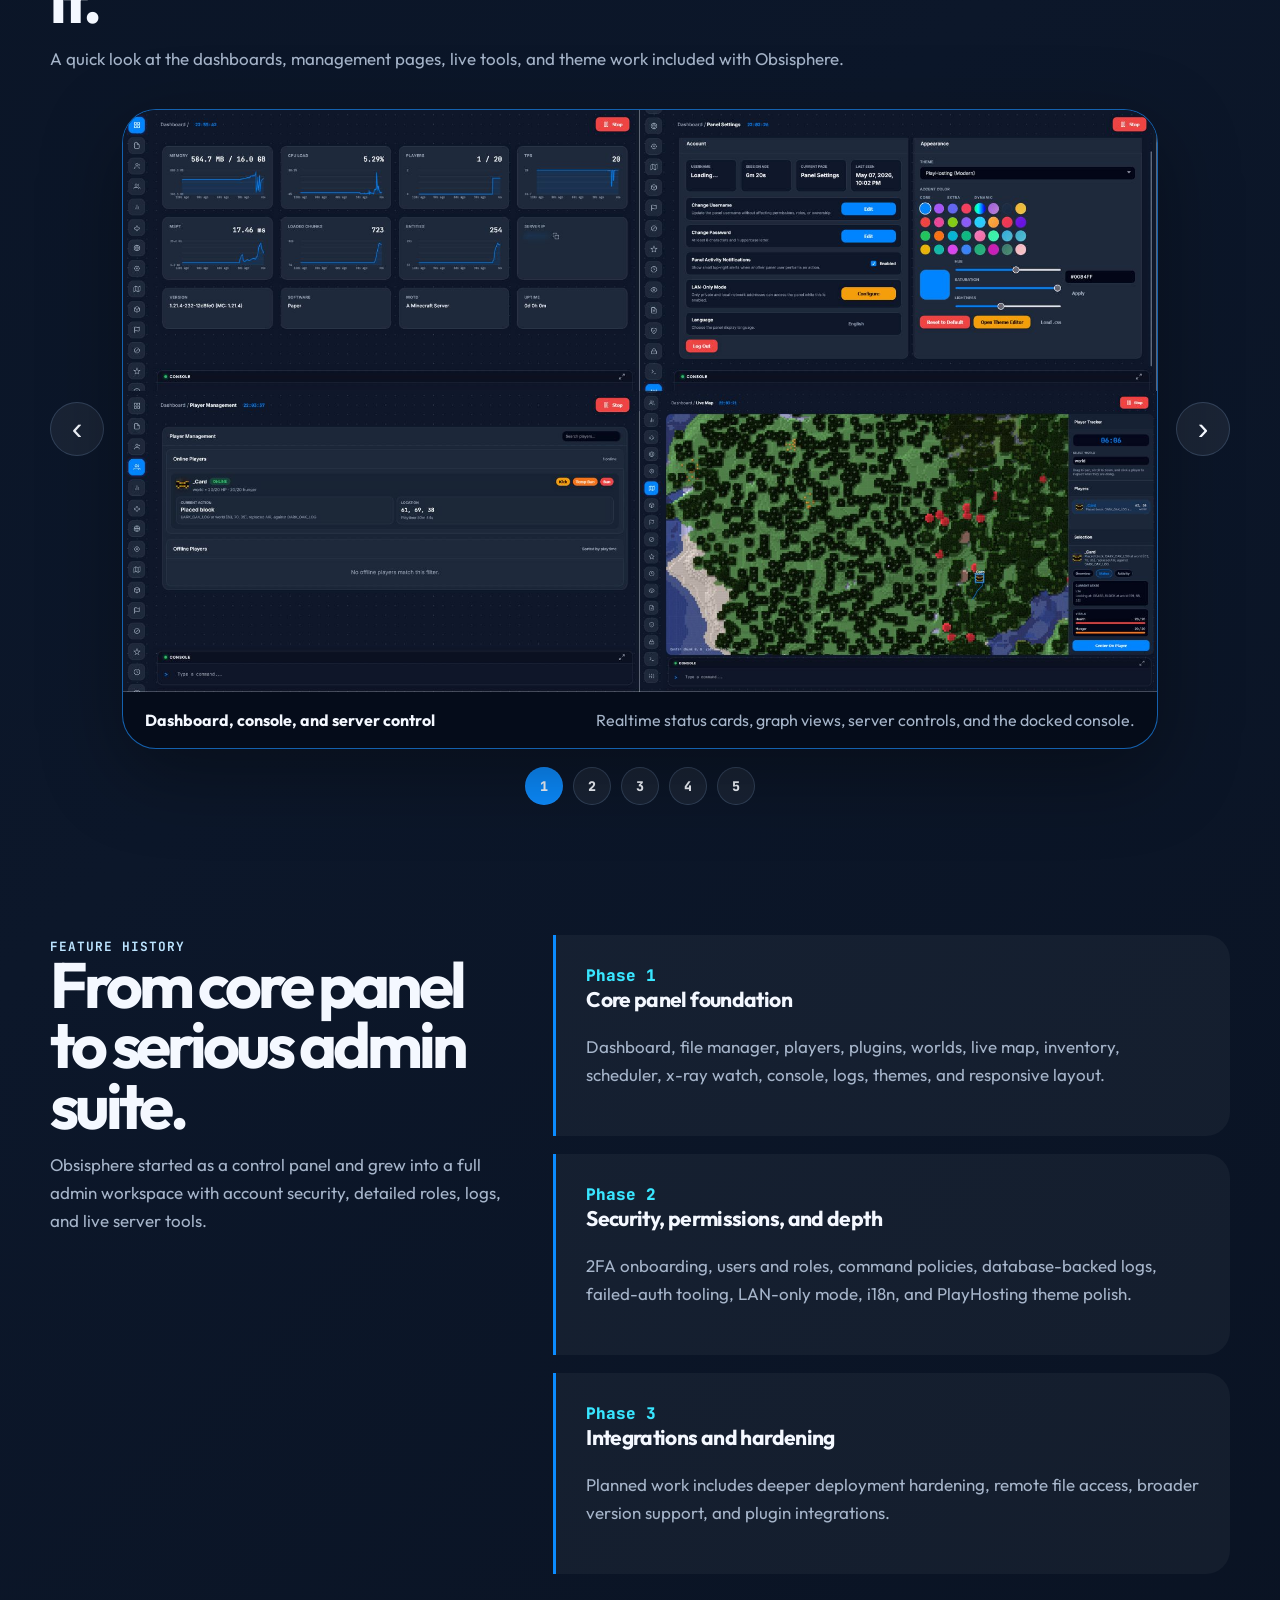
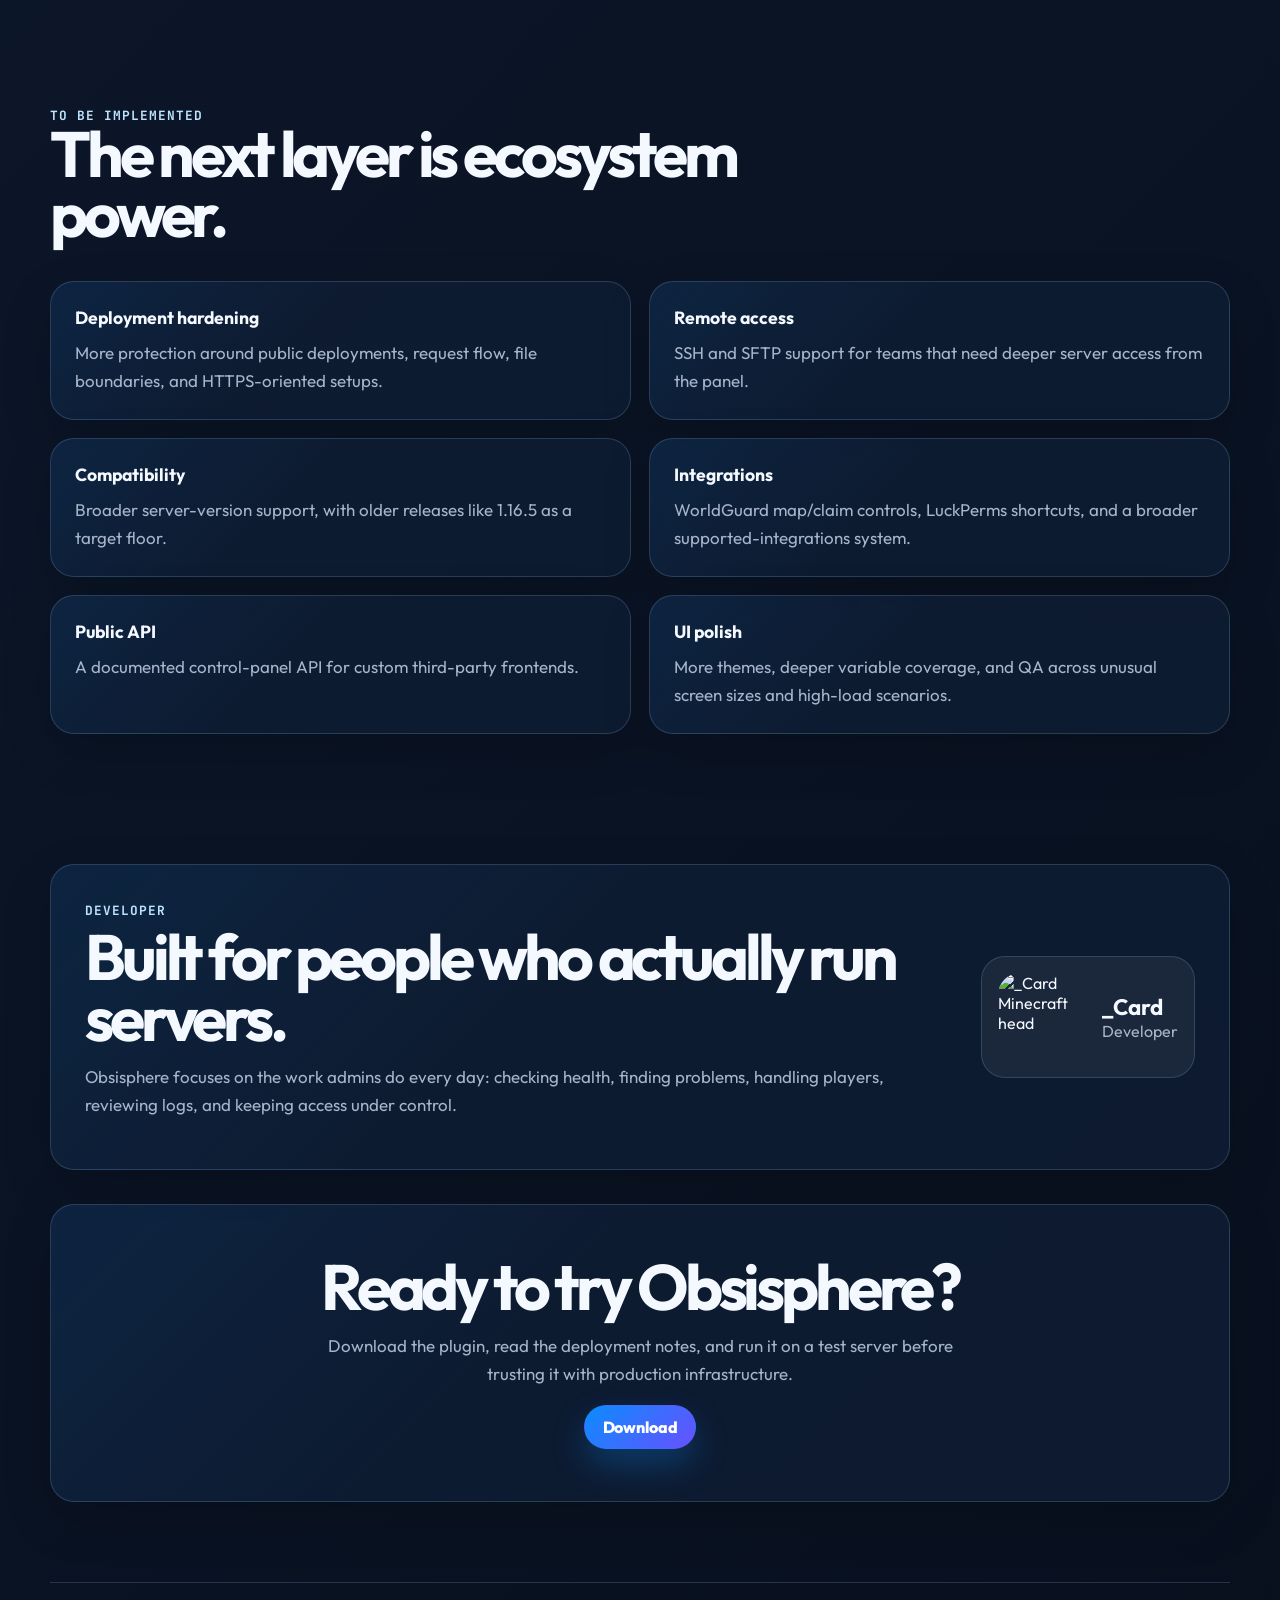
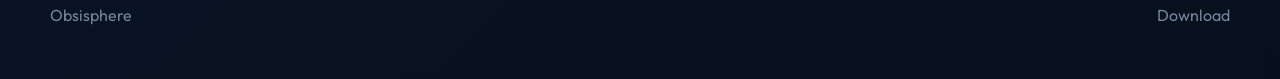
==== commit 39cd56f6: "Add files via upload" ====
--- a/docs/index.html
+++ b/docs/index.html
@@ -1,474 +1,277 @@
-<!DOCTYPE html>
+<!doctype html>
 <html lang="en">
-  <head>
-    <meta charset="utf-8" />
-    <meta name="viewport" content="width=device-width, initial-scale=1" />
-    <title>Obsisphere | Advanced Minecraft Server Management</title>
-    <!-- Fonts -->
+<head>
+    <meta charset="utf-8">
+    <meta name="viewport" content="width=device-width, initial-scale=1">
+    <meta name="description" content="Obsisphere is an advanced Minecraft server management web panel for Paper and Spigot servers.">
+    <title>Obsisphere | Minecraft Server Control Panel</title>
     <link rel="preconnect" href="https://fonts.googleapis.com">
     <link rel="preconnect" href="https://fonts.gstatic.com" crossorigin>
-    <link href="https://fonts.googleapis.com/css2?family=Inter:wght@300;400;500;600;700;800&family=JetBrains+Mono:wght@400;600;700&display=swap" rel="stylesheet">
-    
-    <link rel="stylesheet" href="style.css">
-    <script src="script.js" defer></script>
-<link rel="stylesheet" href="/index.css">
+    <link href="https://fonts.googleapis.com/css2?family=Outfit:wght@400;600;700;800;900&family=Space+Grotesk:wght@500;700&family=JetBrains+Mono:wght@500;700&display=swap" rel="stylesheet">
+    <link rel="stylesheet" href="styles.css">
 </head>
-  <!-- Default theme: Constellation (No class needed for default) -->
-  <body>
-    
-    <!-- Background Canvas -->
-    <canvas id="bg-canvas"></canvas>
-
-    <!-- Navigation -->
-    <nav class="navbar">
-      <div class="container">
-        <div class="brand" data-target="home" style="cursor: pointer;">
-          <div class="obsidian-logo"></div>
-          <span>Obsisphere</span>
-        </div>
-        
-        <div class="mobile-controls">
-          <div class="theme-switcher">
-            <button class="theme-btn t-constellation active" data-theme="" title="Constellation (Default)"></button>
-            <button class="theme-btn t-playhosting" data-theme="theme-playhosting" title="Classic"></button>
-            <button class="theme-btn t-ferrum" data-theme="theme-ferrum" title="Ferrum"></button>
-          </div>
-          <button class="mobile-menu-btn" aria-label="Toggle Menu">
-            <svg xmlns="http://www.w3.org/2000/svg" width="24" height="24" viewBox="0 0 24 24" fill="none" stroke="currentColor" stroke-width="2" stroke-linecap="round" stroke-linejoin="round"><line x1="3" y1="12" x2="21" y2="12"/><line x1="3" y1="6" x2="21" y2="6"/><line x1="3" y1="18" x2="21" y2="18"/></svg>
-          </button>
-        </div>
-
-        <div class="nav-links" id="nav-menu">
-          <a href="#" class="nav-item active" data-target="home">Home</a>
-          <a href="#" class="nav-item" data-target="features">Features</a>
-          <a href="#" class="nav-item" data-target="previews">Previews</a>
-          <a href="#" class="nav-item" data-target="changelog">Changelog</a>
-          <a href="#" class="nav-item" data-target="roadmap">Future Plans</a>
-          <a href="#" class="nav-item" data-target="download" style="color: var(--accent);">Get Plugin</a>
-        </div>
-      </div>
-    </nav>
-
-    <!-- Main Content Area -->
-    <main id="app-content">
-
-      <!-- VIEW: HOME -->
-      <div id="view-home" class="view-section active">
-        <!-- Hero Section -->
-        <section class="hero-section scroll-reveal">
-          <div class="container">
-            <span class="badge badge-warning" style="margin-bottom: 20px;">Early Beta v0.04</span>
-            
-            <h1 class="hero-title">Advanced Server Management<br>Web-UI for Minecraft</h1>
-            
-            <!-- Relocated Warning -->
-            <div class="inline-warning danger-glow">
-              <span style="font-size: 1.2em; vertical-align: middle;">⚠️</span> <strong>WARNING:</strong> This plugin is not secure for production environment!<br>
-              <span>Only use in secure LAN environments or private servers with trusted friends.</span>
-            </div>
-
-            <p class="hero-subtitle">
-              Compatible with versions 1.21.4+. Full control over your server with Dashboard, File Manager, Live Map, and more. 
-              Experience the power of <strong>Obsisphere</strong>.
-            </p>
-
-            <div class="hero-buttons">
-              <button class="btn btn-primary nav-trigger" data-target="download">
-                <svg xmlns="http://www.w3.org/2000/svg" width="20" height="20" viewBox="0 0 24 24" fill="none" stroke="currentColor" stroke-width="2" stroke-linecap="round" stroke-linejoin="round"><path d="M21 15v4a2 2 0 0 1-2 2H5a2 2 0 0 1-2 2H5a2 2 0 0 1-2 2H5a2 2 0 0 1-2-2v-4"/><polyline points="7 10 12 15 17 10"/><line x1="12" y1="15" x2="12" y2="3"/></svg>
-                Download v0.04
-              </button>
-              <button class="btn btn-outline nav-trigger" data-target="features">
-                Explore Features
-              </button>
-            </div>
-          </div>
-        </section>
-      </div>
-
-      <!-- VIEW: FEATURES -->
-      <div id="view-features" class="view-section">
-        <section class="section">
-          <div class="container">
-            <div class="scroll-reveal" style="text-align: center; margin-bottom: 60px;">
-              <h2 style="font-size: 32px; font-weight: 700; margin-bottom: 10px;">Key Features</h2>
-              <p style="color: var(--text-secondary);">Everything you need to manage your server effectively.</p>
-            </div>
-            
-            <div class="features-grid">
-              <!-- Dashboard -->
-              <div class="feature-card scroll-reveal">
-                <div class="feature-header">
-                  <div class="feature-icon">
-                    <svg xmlns="http://www.w3.org/2000/svg" width="24" height="24" viewBox="0 0 24 24" fill="none" stroke="currentColor" stroke-width="2" stroke-linecap="round" stroke-linejoin="round"><rect x="3" y="3" width="18" height="18" rx="2" ry="2"/><line x1="3" y1="9" x2="21" y2="9"/><line x1="9" y1="21" x2="9" y2="9"/></svg>
-                  </div>
-                  <div class="feature-title">Dashboard & Monitoring</div>
-                </div>
-                <ul class="feature-list">
-                  <li>Real-time Graphs (Memory, CPU, TPS)</li>
-                  <li>Live Performance Stats (MSPT, Chunks)</li>
-                  <li>Server Control (Stop/Start)</li>
-                  <li>Copyable Server IP & MOTD</li>
-                </ul>
-              </div>
-
-              <!-- File Manager -->
-              <div class="feature-card scroll-reveal">
-                <div class="feature-header">
-                  <div class="feature-icon">
-                    <svg xmlns="http://www.w3.org/2000/svg" width="24" height="24" viewBox="0 0 24 24" fill="none" stroke="currentColor" stroke-width="2" stroke-linecap="round" stroke-linejoin="round"><path d="M14 2H6a2 2 0 0 0-2 2v16a2 2 0 0 0 2 2h12a2 2 0 0 0 2-2V8z"/><polyline points="14 2 14 8 20 8"/><line x1="16" y1="13" x2="8" y2="13"/><line x1="16" y1="17" x2="8" y2="17"/><polyline points="10 9 9 9 8 9"/></svg>
-                  </div>
-                  <div class="feature-title">File Manager</div>
-                </div>
-                <ul class="feature-list">
-                  <li>Full Browser (Create, Upload, Edit, Delete)</li>
-                  <li>In-browser Code Editor</li>
-                  <li>Bulk Actions (Zip/Unzip, Move, Copy)</li>
-                  <li>Media Preview (Images/Video)</li>
-                </ul>
-              </div>
-
-              <!-- Player Management -->
-              <div class="feature-card scroll-reveal">
-                <div class="feature-header">
-                  <div class="feature-icon">
-                    <svg xmlns="http://www.w3.org/2000/svg" width="24" height="24" viewBox="0 0 24 24" fill="none" stroke="currentColor" stroke-width="2" stroke-linecap="round" stroke-linejoin="round"><path d="M17 21v-2a4 4 0 0 0-4-4H5a4 4 0 0 0-4 4v2"/><circle cx="9" cy="7" r="4"/><path d="M23 21v-2a4 4 0 0 0-3-3.87"/><path d="M16 3.13a4 4 0 0 1 0 7.75"/></svg>
-                  </div>
-                  <div class="feature-title">Player Management</div>
-                </div>
-                <ul class="feature-list">
-                  <li>Kick, Ban, Tempban</li>
-                  <li>Whitelist Management</li>
-                  <li>Inventory Inspection (Offline/Online)</li>
-                  <li>Equipment Slots & Ender Chest</li>
-                </ul>
-              </div>
-
-              <!-- World Management -->
-              <div class="feature-card scroll-reveal">
-                <div class="feature-header">
-                  <div class="feature-icon">
-                    <svg xmlns="http://www.w3.org/2000/svg" width="24" height="24" viewBox="0 0 24 24" fill="none" stroke="currentColor" stroke-width="2" stroke-linecap="round" stroke-linejoin="round"><circle cx="12" cy="12" r="10"/><line x1="2" y1="12" x2="22" y2="12"/><path d="M12 2a15.3 15.3 0 0 1 4 10 15.3 15.3 0 0 1-4 10 15.3 15.3 0 0 1 4-10z"/></svg>
-                  </div>
-                  <div class="feature-title">World & Live Map</div>
-                </div>
-                <ul class="feature-list">
-                  <li>Real-time Top-down Map</li>
-                  <li>Player Tracking</li>
-                  <li>Backup & Restore System</li>
-                  <li>World Settings (Time, Weather)</li>
-                </ul>
-              </div>
-
-              <!-- Console & Logs -->
-              <div class="feature-card scroll-reveal">
-                <div class="feature-header">
-                  <div class="feature-icon">
-                    <svg xmlns="http://www.w3.org/2000/svg" width="24" height="24" viewBox="0 0 24 24" fill="none" stroke="currentColor" stroke-width="2" stroke-linecap="round" stroke-linejoin="round"><polyline points="4 17 10 11 4 5"/><line x1="12" y1="19" x2="20" y2="19"/></svg>
-                  </div>
-                  <div class="feature-title">Console & Logs</div>
-                </div>
-                <ul class="feature-list">
-                  <li>Live Console Stream (ANSI Colors)</li>
-                  <li>Command Input</li>
-                  <li>Detailed Activity & Audit Logs</li>
-                  <li>X-Ray Watch (Anti-Cheat Analysis)</li>
-                </ul>
-              </div>
-
-              <!-- Plugins & Themes -->
-              <div class="feature-card scroll-reveal">
-                <div class="feature-header">
-                  <div class="feature-icon">
-                    <svg xmlns="http://www.w3.org/2000/svg" width="24" height="24" viewBox="0 0 24 24" fill="none" stroke="currentColor" stroke-width="2" stroke-linecap="round" stroke-linejoin="round"><path d="m12 15-3-3a22 22 0 0 1 2-3.95A12.88 12.88 0 0 1 22 2c0 2.72-.78 7.5-6 11a22.35 22.35 0 0 1-4 2z"/><path d="M9 12H4s.55-3.03 2-4c1.62-1.1 4-1 4-1s.38 2.38-1 4z"/><path d="M15 13v5s3.03-.55 4-2c1.1-1.62 1-4 1-4s-2.38-.38-4 1z"/></svg>
-                  </div>
-                  <div class="feature-title">Plugins & Themes</div>
-                </div>
-                <ul class="feature-list">
-                  <li>Plugin Manager (Enable/Disable/Delete)</li>
-                  <li>Spigot Resource Browser</li>
-                  <li>Advanced Theme Editor (CSS Variables)</li>
-                  <li>Presets (Stellar, Ferrum, etc.)</li>
-                </ul>
-              </div>
-            </div>
-
-            <!-- FAQ Section -->
-            <div class="faq-container scroll-reveal" style="margin-top: 80px; max-width: 800px; margin-left: auto; margin-right: auto;">
-                <div style="text-align: center; margin-bottom: 40px;">
-                    <h3 style="font-size: 24px; font-weight: 700;">Common Questions</h3>
-                </div>
-                
-                <div class="faq-item">
-                    <button class="faq-question">Does Obsisphere support Geyser (Bedrock)?</button>
-                    <div class="faq-answer">
-                        <p>Yes! Since Obsisphere connects via the standard plugin API, it works seamlessly alongside Geyser and Floodgate.</p>
-                    </div>
-                </div>
-                
-                <div class="faq-item">
-                    <button class="faq-question">Do I need to open extra ports?</button>
-                    <div class="faq-answer">
-                        <p>Obsisphere runs on its own port (default 8080). You only need to forward that single port to access the panel from outside your network.</p>
-                    </div>
-                </div>
-
-                <div class="faq-item">
-                    <button class="faq-question">Does it work on modded servers (Forge/Fabric)?</button>
-                    <div class="faq-answer">
-                        <p>Currently, Obsisphere is designed for Spigot/Paper/Bukkit derivatives. Forge and Fabric support is planned for a future release.</p>
-                    </div>
-                </div>
-            </div>
-
-          </div>
-        </section>
-      </div>
-
-      <!-- VIEW: PREVIEWS -->
-      <div id="view-previews" class="view-section">
-        <section class="section">
-          <div class="container">
-            <div class="scroll-reveal" style="text-align: center; margin-bottom: 40px;">
-              <h2 style="font-size: 32px; font-weight: 700; margin-bottom: 10px;">Interface Gallery</h2>
-              <p style="color: var(--text-secondary);">See Obsisphere in action.</p>
-            </div>
-
-            <!-- Standard Video Player -->
-            <div class="hero-video-wrapper scroll-reveal" style="margin-bottom: 60px;">
-               <video controls poster="media/preview1_page-0001.jpg" style="width: 100%; height: 100%; object-fit: cover;">
-                  <source src="media/preview.mp4" type="video/mp4">
-                  Your browser does not support the video tag.
-               </video>
-               
-              <p style="margin-top: 15px; font-size: 13px; color: var(--text-secondary); text-align: center;">*Video preview covers all features.</p>
-            </div>
-
-            <!-- UI Gallery Grid -->
-            <h3 class="scroll-reveal" style="text-align: center; margin-bottom: 30px; font-weight: 700;">Screenshots</h3>
-            <div class="features-grid" style="grid-template-columns: repeat(auto-fit, minmax(400px, 1fr));">
-                <img class="lightbox-trigger scroll-reveal" src="media/preview1_page-0001.jpg" alt="Dashboard View">
-                <img class="lightbox-trigger scroll-reveal" src="media/preview2_page-0001.jpg" alt="File Manager">
-                <img class="lightbox-trigger scroll-reveal" src="media/preview3_page-0001.jpg" alt="Player Manager">
-                <img class="lightbox-trigger scroll-reveal" src="media/preview4_page-0001.jpg" alt="Console View">
-                <img class="lightbox-trigger scroll-reveal" src="media/preview5_page-0001.jpg" alt="Settings Panel">
-                <img class="lightbox-trigger scroll-reveal" src="media/preview6_page-0001.jpg" alt="Map View">
-                <img class="lightbox-trigger scroll-reveal" src="media/preview7_page-0001.jpg" alt="Plugin Manager">
-                <img class="lightbox-trigger scroll-reveal" src="media/preview8_page-0001.jpg" alt="Editor">
-                <img class="lightbox-trigger scroll-reveal" src="media/preview9_page-0001.jpg" alt="Login Screen">
-            </div>
-          </div>
-        </section>
-      </div>
-
-      <!-- VIEW: CHANGELOG -->
-      <div id="view-changelog" class="view-section">
-        <section class="section">
-          <div class="container">
-            <div class="scroll-reveal" style="text-align: center; margin-bottom: 60px;">
-              <h2 style="font-size: 32px; font-weight: 700; margin-bottom: 10px;">Changelog</h2>
-              <p style="color: var(--text-secondary);">History of development.</p>
-            </div>
-
-            <div class="roadmap-list" style="max-width: 800px; margin: 0 auto;">
-               
-               <!-- v0.04 Entry -->
-               <div class="scroll-reveal" style="margin-bottom: 40px; border-left: 2px solid var(--accent); padding-left: 24px;">
-                 <div style="display:flex; align-items:center; gap:12px; margin-bottom:16px;">
-                   <span class="badge" style="background:var(--accent); color:white;">v0.04</span>
-                   <span style="color:var(--text-secondary); font-size:14px; font-weight: 600;">Current Release (Early Beta)</span>
-                 </div>
-                 <h3 style="font-size:18px; margin-bottom:8px; color:var(--text-primary);">The Resources Update</h3>
-                 <p style="color:var(--text-secondary); font-size: 14px; margin-bottom: 12px;">This update brings the power of SpigotMC directly into the panel.</p>
-                 <ul class="feature-list">
-                    <li><strong>Resource Browser:</strong> Added ability to search, view details, and download plugins from Spigot directly within the web UI.</li>
-                    <li><strong>Polish:</strong> General UI improvements and bug fixes.</li>
-                 </ul>
-               </div>
-
-               <!-- v0.03 Entry -->
-               <div class="scroll-reveal" style="margin-bottom: 40px; border-left: 2px solid var(--border); padding-left: 24px;">
-                 <div style="display:flex; align-items:center; gap:12px; margin-bottom:16px;">
-                   <span class="badge" style="background:var(--bg-panel); color:var(--text-secondary); border: 1px solid var(--border);">v0.03</span>
-                 </div>
-                 <h3 style="font-size:18px; margin-bottom:8px; color:var(--text-primary);">The Visuals Overhaul</h3>
-                 <p style="color:var(--text-secondary); font-size: 14px; margin-bottom: 12px;">Major upgrades to the File Manager and Map renderer.</p>
-                 <ul class="feature-list">
-                    <li><strong>Advanced File Manager:</strong> Added Zip/Unzip, Create File/Folder, Upload File/Folder functionality.</li>
-                    <li><strong>Map 2.0:</strong> Rewrote map renderer. Now 2D with ambience/height occlusion, correct textures, and player listing.</li>
-                    <li><strong>Multi-world:</strong> Added support for rendering and selecting different worlds in the live map.</li>
-                 </ul>
-               </div>
-
-               <!-- v0.02 Entry -->
-               <div class="scroll-reveal" style="margin-bottom: 40px; border-left: 2px solid var(--border); padding-left: 24px;">
-                 <div style="display:flex; align-items:center; gap:12px; margin-bottom:16px;">
-                   <span class="badge" style="background:var(--bg-panel); color:var(--text-secondary); border: 1px solid var(--border);">v0.02</span>
-                 </div>
-                 <h3 style="font-size:18px; margin-bottom:8px; color:var(--text-primary);">The Plugin Migration</h3>
-                 <p style="color:var(--text-secondary); font-size: 14px; margin-bottom: 12px;">Transitioned project to a standalone Bukkit/Spigot plugin.</p>
-                 <ul class="feature-list">
-                    <li><strong>Architecture:</strong> Re-packaged as a standalone .jar plugin.</li>
-                    <li><strong>Basic Tools:</strong> Added simple File Manager (Read/Edit only), User List, and Plugin Disabling.</li>
-                    <li><strong>World Manager:</strong> Added basic backup functionality.</li>
-                    <li><strong>Primitive Map:</strong> Added experimental map (Single pixel chunks, color approximations).</li>
-                 </ul>
-               </div>
-
-               <!-- v0.01 Entry -->
-               <div class="scroll-reveal" style="margin-bottom: 40px; border-left: 2px solid var(--border); padding-left: 24px;">
-                 <div style="display:flex; align-items:center; gap:12px; margin-bottom:16px;">
-                   <span class="badge" style="background:var(--bg-panel); color:var(--text-secondary); border: 1px solid var(--border);">v0.01</span>
-                 </div>
-                 <h3 style="font-size:18px; margin-bottom:8px; color:var(--text-primary);">Genesis</h3>
-                 <ul class="feature-list">
-                    <li><strong>Core:</strong> Initial Web UI release.</li>
-                    <li><strong>Security:</strong> Implemented session-token based authentication system.</li>
-                    <li><strong>Monitoring:</strong> Basic Dashboard and WebSocket Console with ANSI color support.</li>
-                 </ul>
-               </div>
-
-            </div>
-          </div>
-        </section>
-      </div>
-
-      <!-- VIEW: ROADMAP -->
-      <div id="view-roadmap" class="view-section">
-        <section class="section">
-          <div class="container">
-            <div class="scroll-reveal" style="text-align: center; margin-bottom: 60px;">
-              <h2 style="font-size: 32px; font-weight: 700; margin-bottom: 20px;">Future Plans</h2>
-              <p style="color: var(--text-secondary); max-width: 600px; margin: 0 auto;">
-                Development Phase 2 is outlined below. We are committed to expanding Obsisphere with advanced networking and integration features.
-              </p>
-            </div>
-
-            <div class="roadmap-list">
-               <!-- Roadmap Items -->
-               <div class="roadmap-item scroll-reveal">
-                 <div class="roadmap-checkbox"></div>
-                 <div class="roadmap-content">
-                   <h4>Protocol Unification (HTTP/SSH/SFTP)</h4>
-                   <p>Allowing all protocols to work from a single port by checking initial request bytes.</p>
-                 </div>
-               </div>
-               
-               <div class="roadmap-item scroll-reveal">
-                 <div class="roadmap-checkbox"></div>
-                 <div class="roadmap-content">
-                   <h4>Advanced API & Permissions</h4>
-                   <p>Custom control panel API for external integration and granular permission system for admin/user roles.</p>
-                 </div>
-               </div>
-
-               <div class="roadmap-item scroll-reveal">
-                 <div class="roadmap-checkbox"></div>
-                 <div class="roadmap-content">
-                   <h4>Plugin Integrations</h4>
-                   <p>Deep support for WorldGuard (Region mapping), LuckPerms (Web Editor), and more.</p>
-                 </div>
-               </div>
-
-               <div class="roadmap-item scroll-reveal">
-                 <div class="roadmap-checkbox"></div>
-                 <div class="roadmap-content">
-                   <h4>Legacy Support</h4>
-                   <p>Backwards compatibility for Minecraft versions down to 1.16.5.</p>
-                 </div>
-               </div>
-
-               <div class="roadmap-item scroll-reveal">
-                 <div class="roadmap-checkbox"></div>
-                 <div class="roadmap-content">
-                   <h4>Optimization</h4>
-                   <p>Improving Live Map performance and reducing Audit Log storage footprint.</p>
-                 </div>
-               </div>
-            </div>
-          </div>
-        </section>
-      </div>
-
-      <!-- VIEW: DOWNLOAD -->
-      <div id="view-download" class="view-section">
-        <section class="section" style="text-align: center; padding: 100px 0;">
-          <div class="container">
-             <div class="scroll-reveal" style="font-size: 64px; margin-bottom: 20px;">📦</div>
-             <h2 class="scroll-reveal" style="font-size: 32px; font-weight: 700; margin-bottom: 20px;">Download Obsisphere</h2>
-             <p class="scroll-reveal" style="color: var(--text-secondary); margin-bottom: 20px;">Current Version: v0.04 (Beta)</p>
-             <p class="scroll-reveal" style="color: var(--warning); font-size: 13px; font-weight: 600; margin-bottom: 40px; background: rgba(245, 158, 11, 0.1); display: inline-block; padding: 4px 12px; border-radius: 99px;">⚠️ Early Beta Build - Works, but expect bugs.</p>
-
-             <div class="download-container scroll-reveal">
-               <div class="download-box">
-                  <p class="compatibility-text">
-                    <strong>Supported Platforms (1.21.4+):</strong><br>
-                    Paper, Spigot, Bukkit, Pufferfish, Purpur, and any other server software that supports the Bukkit plugin API.
-                  </p>
-                  
-                  <button class="btn btn-primary" style="width: 100%; margin: 20px 0;">
-                    <svg xmlns="http://www.w3.org/2000/svg" width="20" height="20" viewBox="0 0 24 24" fill="none" stroke="currentColor" stroke-width="2" stroke-linecap="round" stroke-linejoin="round"><path d="M21 15v4a2 2 0 0 1-2 2H5a2 2 0 0 1-2 2H5a2 2 0 0 1-2-2v-4"/><polyline points="7 10 12 15 17 10"/><line x1="12" y1="15" x2="12" y2="3"/></svg>
-                    Download .jar
-                  </button>
-
-                  <div class="warning-box" style="flex-direction: row; align-items: center; gap: 12px; justify-content: center;">
-                     <span style="font-size: 24px;">⚠️</span>
-                     <span style="text-align: left;"><strong>WARNING:</strong> This plugin is not secure for production environments! Only use in secure LAN environments or private servers with trusted friends.</span>
-                  </div>
-               </div>
-
-               <!-- Installation Guide -->
-               <div class="install-guide">
-                  <h3 style="font-size: 16px; margin-bottom: 12px; color: var(--text-primary); border-top: 1px solid var(--border); padding-top: 20px;">Installation Guide</h3>
-                  <ol class="install-steps">
-                    <li>Stop your Minecraft server.</li>
-                    <li>Drop the <code>Obsisphere-0.04.jar</code> into your server's <code>/plugins</code> folder.</li>
-                    <li>Start the server. No extra configuration is required.</li>
-                    <li>Check the server console for the generated access URL and login token.</li>
-                  </ol>
-               </div>
-             </div>
-          </div>
-        </section>
-      </div>
-
+<body>
+    <div class="noise-layer" aria-hidden="true"></div>
+    <div class="aurora aurora-one" aria-hidden="true"></div>
+    <div class="aurora aurora-two" aria-hidden="true"></div>
+
+    <header class="site-header">
+        <a class="brand" href="#top" aria-label="Obsisphere home">
+            <span class="brand-mark">O</span>
+            <span>
+                <strong>Obsisphere</strong>
+                <small>MC Web Panel</small>
+            </span>
+        </a>
+        <nav class="nav-links" aria-label="Main navigation">
+            <a href="#features">Features</a>
+            <a href="#gallery">Preview</a>
+            <a href="#timeline">History</a>
+            <a href="#roadmap">Roadmap</a>
+            <a href="download.html">Download</a>
+        </nav>
+        <a class="header-cta" href="download.html">Get the plugin</a>
+    </header>
+
+    <main id="top">
+        <section class="hero section-shell">
+            <div class="hero-copy reveal">
+                <div class="eyebrow">
+                    <span class="pulse-dot"></span>
+                    Embedded control panel for Paper / Spigot 1.21.4+
+                </div>
+                <h1>Run your Minecraft server like a mission control room.</h1>
+                <p class="hero-lede">
+                    Obsisphere brings dashboard monitoring, file management, permissions, live player tools,
+                    logs, maps, inventories, and security controls into one fast web UI built directly into the server.
+                </p>
+                <div class="hero-actions">
+                    <a class="btn btn-primary magnet" href="download.html">Download</a>
+                    <a class="btn btn-ghost magnet" href="#features">Explore features</a>
+                </div>
+                <div class="hero-metrics" aria-label="Product highlights">
+                    <div><strong>2FA</strong><span>Panel onboarding</span></div>
+                    <div><strong>RBAC</strong><span>Per-feature permissions</span></div>
+                    <div><strong>Live</strong><span>Console, map, stats</span></div>
+                </div>
+            </div>
+
+            <div class="hero-visual reveal" aria-label="Obsisphere product preview">
+                <div class="panel-frame tilt-card">
+                    <div class="panel-topbar">
+                        <span></span><span></span><span></span>
+                        <strong>Dashboard / Live Ops</strong>
+                    </div>
+                    <div class="panel-grid">
+                        <div class="stat-card wide">
+                            <span>TPS</span>
+                            <strong>19.99</strong>
+                            <i></i>
+                        </div>
+                        <div class="stat-card">
+                            <span>MSPT</span>
+                            <strong>7.2 ms</strong>
+                            <i></i>
+                        </div>
+                        <div class="stat-card">
+                            <span>Players</span>
+                            <strong>14 / 80</strong>
+                            <i></i>
+                        </div>
+                        <div class="console-preview">
+                            <b>System Console</b>
+                            <code>[INFO] Web Panel started on port 8085</code>
+                            <code>[AUDIT] Admin updated role permissions</code>
+                            <code>[LIVE] Player activity snapshot synced</code>
+                        </div>
+                    </div>
+                </div>
+                <div class="orbit-card orbit-a">Audit trails</div>
+                <div class="orbit-card orbit-b">Live map</div>
+                <div class="orbit-card orbit-c">Inventory edit</div>
+            </div>
+        </section>
+
+        <section class="section-shell logo-strip reveal" aria-label="Core capability groups">
+            <span>Monitor</span>
+            <span>Moderate</span>
+            <span>Automate</span>
+            <span>Secure</span>
+            <span>Translate</span>
+            <span>Customize</span>
+        </section>
+
+        <section class="section-shell demo-showcase">
+            <div class="section-heading reveal">
+                <span class="section-kicker">Live workflows</span>
+                <h2>The polished tools are where the panel starts to feel fast.</h2>
+                <p>These mini demos highlight the kind of admin moments Obsisphere is built for: inspecting player data, making quick changes, and keeping access under control without leaving the browser.</p>
+            </div>
+            <div class="demo-grid demo-grid-single">
+                <article class="workflow-demo permissions-demo reveal" aria-label="Permissions workflow demo">
+                    <div class="demo-header">
+                        <span>User Access</span>
+                        <strong>Role permissions</strong>
+                    </div>
+                    <div class="permissions-stage demo-stage-card">
+                        <div class="demo-window-bar">
+                            <span></span><span></span><span></span>
+                            <b>Users / Roles / Command Policy</b>
+                        </div>
+                        <div class="role-list">
+                            <span class="active">Moderator</span>
+                            <span>Builder</span>
+                            <span>Observer</span>
+                        </div>
+                        <div class="permission-sheet">
+                            <div class="perm-row enabled"><i></i><span>View Players</span></div>
+                            <div class="perm-row enabled"><i></i><span>Kick Players</span></div>
+                            <div class="perm-row warning"><i></i><span>Console command policy</span></div>
+                            <div class="perm-policy">
+                                <b>Whitelist mode</b>
+                                <code>/say *</code>
+                                <code>/tp *</code>
+                            </div>
+                        </div>
+                        <div class="demo-cursor permission-cursor"></div>
+                    </div>
+                </article>
+            </div>
+        </section>
+
+        <section id="features" class="section-shell">
+            <div class="section-heading reveal">
+                <span class="section-kicker">Current capabilities</span>
+                <h2>Everything an admin reaches for, without tab-hopping.</h2>
+                <p>Server monitoring, moderation, file work, permissions, logs, and live tools live in one place, with enough control to separate casual helpers from trusted staff.</p>
+            </div>
+            <div class="feature-grid">
+                <article class="feature-card reveal">
+                    <span class="feature-icon">01</span>
+                    <h3>Realtime server dashboard</h3>
+                    <p>Memory, CPU, players, TPS, MSPT, loaded chunks, entities, server info, uptime, MOTD, and stop controls.</p>
+                </article>
+                <article class="feature-card reveal">
+                    <span class="feature-icon">02</span>
+                    <h3>Full file manager</h3>
+                    <p>Create, upload, edit, preview, rename, move, copy, delete, zip, download, archive, and extract server files from the browser.</p>
+                </article>
+                <article class="feature-card reveal">
+                    <span class="feature-icon">03</span>
+                    <h3>Players, bans, ops, whitelist</h3>
+                    <p>Moderation tools for online and known players, dedicated ban list, pardon actions, whitelist control, and operator management.</p>
+                </article>
+                <article class="feature-card reveal">
+                    <span class="feature-icon">04</span>
+                    <h3>Live map and inventory tools</h3>
+                    <p>Track players, inspect activity, view coordinates and vitals, and edit online or offline player inventories.</p>
+                </article>
+                <article class="feature-card reveal">
+                    <span class="feature-icon">05</span>
+                    <h3>Roles, users, and 2FA</h3>
+                    <p>Master bootstrap, TOTP setup, forced onboarding, role inheritance, direct permissions, presence, and account settings.</p>
+                </article>
+                <article class="feature-card reveal">
+                    <span class="feature-icon">06</span>
+                    <h3>Logs and audit trails</h3>
+                    <p>Activity logs, audit logs, failed authentication review, player movement and interaction snapshots, and panel notifications.</p>
+                </article>
+            </div>
+        </section>
+
+        <section id="gallery" class="section-shell gallery-section">
+            <div class="section-heading reveal">
+                <span class="section-kicker">Preview gallery</span>
+                <h2>See the panel before you install it.</h2>
+                <p>A quick look at the dashboards, management pages, live tools, and theme work included with Obsisphere.</p>
+            </div>
+            <div class="shot-rail reveal">
+                <button class="shot-nav" type="button" data-shot-prev aria-label="Previous screenshot">&lsaquo;</button>
+                <figure class="shot-frame">
+                    <img data-shot-image src="1.jpg" alt="Obsisphere product screenshot preview">
+                    <figcaption>
+                        <strong data-shot-title>Dashboard, console, and server control</strong>
+                        <span data-shot-caption>Realtime status cards, graphs, and the admin console in one view.</span>
+                    </figcaption>
+                </figure>
+                <button class="shot-nav" type="button" data-shot-next aria-label="Next screenshot">&rsaquo;</button>
+            </div>
+            <div class="shot-dots" aria-label="Screenshot selector">
+                <button type="button" class="active" data-shot-dot="0">1</button>
+                <button type="button" data-shot-dot="1">2</button>
+                <button type="button" data-shot-dot="2">3</button>
+                <button type="button" data-shot-dot="3">4</button>
+                <button type="button" data-shot-dot="4">5</button>
+            </div>
+        </section>
+
+        <section id="timeline" class="section-shell split-section">
+            <div class="section-heading sticky-heading reveal">
+                <span class="section-kicker">Feature history</span>
+                <h2>From core panel to serious admin suite.</h2>
+                <p>Obsisphere started as a control panel and grew into a full admin workspace with account security, detailed roles, logs, and live server tools.</p>
+            </div>
+            <div class="timeline">
+                <article class="timeline-item reveal">
+                    <span>Phase 1</span>
+                    <h3>Core panel foundation</h3>
+                    <p>Dashboard, file manager, players, plugins, worlds, live map, inventory, scheduler, x-ray watch, console, logs, themes, and responsive layout.</p>
+                </article>
+                <article class="timeline-item reveal">
+                    <span>Phase 2</span>
+                    <h3>Security, permissions, and depth</h3>
+                    <p>2FA onboarding, users and roles, command policies, database-backed logs, failed-auth tooling, LAN-only mode, i18n, and PlayHosting theme polish.</p>
+                </article>
+                <article class="timeline-item reveal">
+                    <span>Phase 3</span>
+                    <h3>Integrations and hardening</h3>
+                    <p>Planned work includes deeper deployment hardening, remote file access, broader version support, and plugin integrations.</p>
+                </article>
+            </div>
+        </section>
+
+        <section id="roadmap" class="section-shell roadmap">
+            <div class="section-heading reveal">
+                <span class="section-kicker">To be implemented</span>
+                <h2>The next layer is ecosystem power.</h2>
+            </div>
+            <div class="roadmap-grid">
+                <div class="roadmap-card reveal"><b>Deployment hardening</b><span>More protection around public deployments, request flow, file boundaries, and HTTPS-oriented setups.</span></div>
+                <div class="roadmap-card reveal"><b>Remote access</b><span>SSH and SFTP support for teams that need deeper server access from the panel.</span></div>
+                <div class="roadmap-card reveal"><b>Compatibility</b><span>Broader server-version support, with older releases like 1.16.5 as a target floor.</span></div>
+                <div class="roadmap-card reveal"><b>Integrations</b><span>WorldGuard map/claim controls, LuckPerms shortcuts, and a broader supported-integrations system.</span></div>
+                <div class="roadmap-card reveal"><b>Public API</b><span>A documented control-panel API for custom third-party frontends.</span></div>
+                <div class="roadmap-card reveal"><b>UI polish</b><span>More themes, deeper variable coverage, and QA across unusual screen sizes and high-load scenarios.</span></div>
+            </div>
+        </section>
+
+        <section class="section-shell developer-card reveal">
+            <div>
+                <span class="section-kicker">Developer</span>
+                <h2>Built for people who actually run servers.</h2>
+                <p>Obsisphere focuses on the work admins do every day: checking health, finding problems, handling players, reviewing logs, and keeping access under control.</p>
+            </div>
+            <div class="dev-profile">
+                <img src="https://mc-heads.net/avatar/_Card/128" alt="_Card Minecraft head">
+                <div>
+                    <strong>_Card</strong>
+                    <span>Developer</span>
+                </div>
+            </div>
+        </section>
+
+        <section class="section-shell final-cta reveal">
+            <h2>Ready to try Obsisphere?</h2>
+            <p>Download the plugin, read the deployment notes, and run it on a test server before trusting it with production infrastructure.</p>
+            <a class="btn btn-primary magnet" href="download.html">Download</a>
+        </section>
     </main>
 
-    <!-- Footer / Dev Info -->
     <footer class="site-footer">
-      <div class="container">
-        <div class="dev-profile">
-          <img src="https://minotar.net/helm/_Card/64.png" alt="Cardrhyme" class="dev-pfp">
-          <div class="dev-info">
-            <h3>Cardrhyme</h3>
-            <p style="color: var(--accent); margin-bottom: 2px;">Lead Developer</p>
-            <p style="font-size: 12px; opacity: 0.8;">Discord: <strong>cardrhyme</strong> (Friend requests accepted periodically)</p>
-          </div>
-        </div>
-        
-        <div style="border-top: 1px solid var(--border); padding-top: 20px; display: flex; justify-content: space-between; align-items: center; flex-wrap: wrap; gap: 20px;">
-          <p style="color: var(--text-secondary); font-size: 13px;">&copy; 2026 Obsisphere Project. All rights reserved.</p>
-          <div style="display: flex; gap: 20px;">
-            <a href="https://github.com/Cardrhyme206113/Obsisphere" style="color: var(--text-secondary);">GitHub</a>
-          </div>
-        </div>
-        
-        <p style="margin-top: 20px; font-size: 11px; color: var(--text-secondary); opacity: 0.6;">
-          Minecraft is a trademark of Mojang Synergies AB. Obsisphere is not affiliated with Mojang.
-        </p>
-      </div>
+        <span>Obsisphere</span>
+        <a href="download.html">Download</a>
     </footer>
 
-    <!-- LIGHTBOX MODAL -->
-    <div id="lightbox" class="lightbox">
-      <button class="lightbox-close">&times;</button>
-      <img id="lightbox-img" src="" alt="Full Preview">
-    </div>
-
-    <!-- SCROLL TOP BTN (MOBILE) -->
-    <button id="scroll-top-btn" aria-label="Scroll to top">
-        <svg xmlns="http://www.w3.org/2000/svg" width="24" height="24" viewBox="0 0 24 24" fill="none" stroke="currentColor" stroke-width="2" stroke-linecap="round" stroke-linejoin="round"><path d="m18 15-6-6-6 6"/></svg>
-    </button>
-
-  <script type="module" src="/index.tsx"></script>
+    <script src="script.js"></script>
 </body>
-</html>+</html>
--- a/docs/styles.css
+++ b/docs/styles.css
@@ -0,0 +1,1277 @@
+:root {
+    --bg: #07101f;
+    --bg-2: #0b172b;
+    --panel: rgba(16, 31, 55, 0.72);
+    --panel-strong: rgba(24, 43, 73, 0.9);
+    --line: rgba(142, 177, 224, 0.22);
+    --line-bright: rgba(30, 144, 255, 0.65);
+    --text: #f4f8ff;
+    --muted: #a6b5ca;
+    --soft: #74859c;
+    --accent: #0b8cff;
+    --accent-2: #39e6ff;
+    --accent-3: #58ffb0;
+    --danger: #ff4d5a;
+    --warning: #ffb020;
+    --shadow: 0 24px 80px rgba(0, 0, 0, 0.35);
+    --radius-xl: 34px;
+    --radius-lg: 24px;
+    --radius-md: 16px;
+    color-scheme: dark;
+}
+
+* {
+    box-sizing: border-box;
+}
+
+html {
+    scroll-behavior: smooth;
+}
+
+body {
+    margin: 0;
+    min-height: 100vh;
+    background:
+        radial-gradient(circle at 14% -8%, rgba(11, 140, 255, 0.24), transparent 34rem),
+        radial-gradient(circle at 82% 12%, rgba(57, 230, 255, 0.14), transparent 30rem),
+        linear-gradient(135deg, #07101f 0%, #0c172a 54%, #08101e 100%);
+    color: var(--text);
+    font-family: "Outfit", sans-serif;
+    overflow-x: hidden;
+}
+
+body::before {
+    content: "";
+    position: fixed;
+    inset: 0;
+    z-index: -4;
+    background-image: radial-gradient(rgba(111, 157, 222, 0.42) 1px, transparent 1px);
+    background-size: 28px 28px;
+    mask-image: linear-gradient(to bottom, black, rgba(0, 0, 0, 0.72), transparent 96%);
+}
+
+a {
+    color: inherit;
+    text-decoration: none;
+}
+
+code {
+    font-family: "JetBrains Mono", monospace;
+    color: #c8e5ff;
+}
+
+.noise-layer {
+    position: fixed;
+    inset: 0;
+    z-index: -2;
+    pointer-events: none;
+    opacity: 0.11;
+    background-image:
+        linear-gradient(90deg, rgba(255, 255, 255, 0.06) 1px, transparent 1px),
+        linear-gradient(rgba(255, 255, 255, 0.04) 1px, transparent 1px);
+    background-size: 4px 4px;
+    mix-blend-mode: overlay;
+}
+
+.aurora {
+    position: fixed;
+    z-index: -3;
+    width: 38rem;
+    height: 38rem;
+    border-radius: 999px;
+    filter: blur(70px);
+    opacity: 0.22;
+    animation: drift 12s ease-in-out infinite alternate;
+    pointer-events: none;
+}
+
+.aurora-one {
+    top: 12vh;
+    left: -15rem;
+    background: var(--accent);
+}
+
+.aurora-two {
+    right: -16rem;
+    bottom: 8vh;
+    background: var(--accent-2);
+    animation-delay: -4s;
+}
+
+.site-header {
+    position: sticky;
+    top: 16px;
+    z-index: 20;
+    width: min(1180px, calc(100% - 32px));
+    margin: 16px auto 0;
+    padding: 12px;
+    display: flex;
+    align-items: center;
+    justify-content: space-between;
+    gap: 18px;
+    border: 1px solid var(--line);
+    border-radius: 999px;
+    background: rgba(8, 18, 34, 0.72);
+    backdrop-filter: blur(18px);
+    box-shadow: 0 18px 50px rgba(0, 0, 0, 0.22);
+}
+
+.brand {
+    display: inline-flex;
+    align-items: center;
+    gap: 12px;
+    padding-left: 6px;
+}
+
+.brand-mark {
+    width: 42px;
+    height: 42px;
+    border-radius: 14px;
+    display: grid;
+    place-items: center;
+    color: white;
+    font-family: "Space Grotesk", sans-serif;
+    font-weight: 700;
+    background:
+        linear-gradient(135deg, rgba(57, 230, 255, 0.22), transparent),
+        #0b8cff;
+    box-shadow: 0 0 28px rgba(11, 140, 255, 0.55);
+}
+
+.brand strong,
+.brand small {
+    display: block;
+    line-height: 1;
+}
+
+.brand strong {
+    font-size: 1rem;
+    letter-spacing: 0.01em;
+}
+
+.brand small {
+    margin-top: 5px;
+    color: var(--muted);
+    font-size: 0.72rem;
+    letter-spacing: 0.12em;
+    text-transform: uppercase;
+}
+
+.nav-links {
+    display: flex;
+    align-items: center;
+    gap: 6px;
+    color: var(--muted);
+    font-weight: 700;
+}
+
+.nav-links a {
+    padding: 10px 12px;
+    border-radius: 999px;
+    transition: color 180ms ease, background 180ms ease;
+}
+
+.nav-links a:hover {
+    color: var(--text);
+    background: rgba(255, 255, 255, 0.07);
+}
+
+.header-cta,
+.btn {
+    display: inline-flex;
+    align-items: center;
+    justify-content: center;
+    min-height: 44px;
+    padding: 0 18px;
+    border: 1px solid transparent;
+    border-radius: 999px;
+    font-weight: 800;
+    letter-spacing: -0.01em;
+    cursor: pointer;
+    transition: transform 180ms ease, border-color 180ms ease, box-shadow 180ms ease, background 180ms ease;
+}
+
+.header-cta,
+.btn-primary {
+    color: white;
+    background: linear-gradient(135deg, var(--accent), #6850ff);
+    box-shadow: 0 16px 34px rgba(11, 140, 255, 0.28);
+}
+
+.btn-ghost {
+    color: var(--text);
+    background: rgba(255, 255, 255, 0.06);
+    border-color: var(--line);
+}
+
+.header-cta:hover,
+.btn:hover {
+    transform: translateY(-2px);
+    border-color: rgba(255, 255, 255, 0.22);
+    box-shadow: 0 20px 42px rgba(11, 140, 255, 0.26);
+}
+
+.section-shell {
+    width: min(1180px, calc(100% - 32px));
+    margin: 0 auto;
+}
+
+.hero {
+    min-height: calc(100vh - 92px);
+    display: grid;
+    grid-template-columns: minmax(0, 0.95fr) minmax(360px, 1.05fr);
+    align-items: center;
+    gap: 48px;
+    padding: 84px 0 64px;
+}
+
+.eyebrow,
+.section-kicker {
+    display: inline-flex;
+    align-items: center;
+    gap: 10px;
+    color: #bce4ff;
+    font-family: "JetBrains Mono", monospace;
+    font-size: 0.8rem;
+    font-weight: 700;
+    letter-spacing: 0.08em;
+    text-transform: uppercase;
+}
+
+.pulse-dot {
+    width: 9px;
+    height: 9px;
+    border-radius: 99px;
+    background: var(--accent-3);
+    box-shadow: 0 0 0 0 rgba(88, 255, 176, 0.7);
+    animation: pulse 1.8s infinite;
+}
+
+h1,
+h2,
+h3,
+p {
+    margin-top: 0;
+}
+
+h1 {
+    margin-bottom: 22px;
+    font-size: clamp(3.4rem, 8vw, 7.7rem);
+    line-height: 0.88;
+    letter-spacing: -0.08em;
+    max-width: 11ch;
+}
+
+h2 {
+    margin-bottom: 14px;
+    font-size: clamp(2.1rem, 5vw, 4.7rem);
+    line-height: 0.95;
+    letter-spacing: -0.065em;
+}
+
+h3 {
+    font-size: 1.32rem;
+    letter-spacing: -0.03em;
+}
+
+.hero-lede,
+.section-heading p,
+.timeline-item p,
+.feature-card p,
+.roadmap-card span,
+.developer-card p,
+.final-cta p,
+.download-panel p {
+    color: var(--muted);
+    font-size: 1.06rem;
+    line-height: 1.65;
+}
+
+.hero-lede {
+    max-width: 62ch;
+    margin-bottom: 28px;
+}
+
+.hero-actions,
+.hero-metrics {
+    display: flex;
+    flex-wrap: wrap;
+    gap: 12px;
+}
+
+.hero-metrics {
+    margin-top: 34px;
+}
+
+.hero-metrics div {
+    min-width: 132px;
+    padding: 16px;
+    border: 1px solid var(--line);
+    border-radius: 18px;
+    background: rgba(255, 255, 255, 0.045);
+}
+
+.hero-metrics strong,
+.hero-metrics span {
+    display: block;
+}
+
+.hero-metrics strong {
+    color: var(--text);
+    font-family: "Space Grotesk", sans-serif;
+    font-size: 1.3rem;
+}
+
+.hero-metrics span {
+    color: var(--soft);
+    font-size: 0.88rem;
+}
+
+.hero-visual {
+    position: relative;
+    min-height: 560px;
+    perspective: 1100px;
+}
+
+.panel-frame {
+    position: absolute;
+    inset: 52px 20px 40px 0;
+    padding: 18px;
+    border: 1px solid var(--line-bright);
+    border-radius: var(--radius-xl);
+    background:
+        linear-gradient(135deg, rgba(11, 140, 255, 0.16), transparent 36%),
+        rgba(9, 19, 36, 0.88);
+    box-shadow: var(--shadow), inset 0 0 80px rgba(11, 140, 255, 0.08);
+    transform: rotateX(6deg) rotateY(-8deg);
+    animation: floatPanel 5s ease-in-out infinite;
+}
+
+.panel-topbar {
+    display: flex;
+    align-items: center;
+    gap: 8px;
+    padding: 10px 10px 18px;
+    color: var(--muted);
+    font-family: "JetBrains Mono", monospace;
+}
+
+.panel-topbar span {
+    width: 11px;
+    height: 11px;
+    border-radius: 999px;
+    background: var(--accent);
+}
+
+.panel-topbar span:nth-child(2) {
+    background: var(--warning);
+}
+
+.panel-topbar span:nth-child(3) {
+    background: var(--accent-3);
+}
+
+.panel-topbar strong {
+    margin-left: auto;
+    color: var(--text);
+    font-size: 0.8rem;
+}
+
+.panel-grid {
+    display: grid;
+    grid-template-columns: repeat(2, minmax(0, 1fr));
+    gap: 14px;
+}
+
+.stat-card,
+.console-preview {
+    min-height: 134px;
+    padding: 18px;
+    border: 1px solid var(--line);
+    border-radius: 22px;
+    background: rgba(19, 35, 61, 0.9);
+}
+
+.stat-card.wide {
+    grid-column: 1 / -1;
+}
+
+.stat-card span,
+.download-card span {
+    color: var(--muted);
+    font-family: "JetBrains Mono", monospace;
+    font-size: 0.76rem;
+    font-weight: 700;
+    text-transform: uppercase;
+}
+
+.stat-card strong {
+    display: block;
+    margin-top: 8px;
+    font-family: "JetBrains Mono", monospace;
+    font-size: 2rem;
+}
+
+.stat-card i {
+    display: block;
+    height: 32px;
+    margin-top: 18px;
+    border-radius: 999px;
+    background:
+        linear-gradient(90deg, transparent, rgba(57, 230, 255, 0.4), transparent),
+        linear-gradient(to top, rgba(11, 140, 255, 0.24), transparent);
+    clip-path: polygon(0 70%, 14% 56%, 28% 62%, 42% 28%, 57% 45%, 74% 20%, 100% 38%, 100% 100%, 0 100%);
+}
+
+.console-preview {
+    grid-column: 1 / -1;
+    min-height: 162px;
+    display: grid;
+    gap: 8px;
+    font-family: "JetBrains Mono", monospace;
+}
+
+.console-preview b {
+    color: var(--accent-3);
+    text-transform: uppercase;
+    letter-spacing: 0.08em;
+}
+
+.console-preview code {
+    display: block;
+    color: #c8d9ef;
+}
+
+.orbit-card {
+    position: absolute;
+    padding: 12px 16px;
+    border: 1px solid var(--line);
+    border-radius: 999px;
+    background: rgba(9, 19, 36, 0.82);
+    color: var(--text);
+    font-weight: 800;
+    box-shadow: 0 14px 36px rgba(0, 0, 0, 0.24);
+    animation: orbitBob 3s ease-in-out infinite;
+}
+
+.orbit-a {
+    right: 0;
+    top: 74px;
+}
+
+.orbit-b {
+    left: -18px;
+    bottom: 136px;
+    animation-delay: -0.8s;
+}
+
+.orbit-c {
+    right: 48px;
+    bottom: 56px;
+    animation-delay: -1.4s;
+}
+
+.logo-strip {
+    display: grid;
+    grid-template-columns: repeat(6, 1fr);
+    gap: 10px;
+    padding: 16px;
+    border: 1px solid var(--line);
+    border-radius: var(--radius-lg);
+    background: rgba(255, 255, 255, 0.04);
+}
+
+.logo-strip span {
+    display: grid;
+    place-items: center;
+    min-height: 74px;
+    color: var(--muted);
+    border-radius: 18px;
+    background: rgba(255, 255, 255, 0.035);
+    font-family: "JetBrains Mono", monospace;
+    font-weight: 800;
+    text-transform: uppercase;
+}
+
+.demo-showcase {
+    margin-top: 96px;
+}
+
+.demo-grid {
+    display: grid;
+    grid-template-columns: repeat(2, minmax(0, 1fr));
+    gap: 18px;
+}
+
+.demo-grid-single {
+    grid-template-columns: minmax(0, 900px);
+    justify-content: center;
+}
+
+.workflow-demo {
+    min-height: 460px;
+    padding: 0;
+    position: relative;
+    overflow: visible;
+    border: 0;
+    border-radius: 0;
+    background: transparent;
+    box-shadow: none;
+    contain: layout;
+    perspective: 1100px;
+}
+
+.demo-header {
+    display: none;
+}
+
+.demo-header span {
+    color: var(--accent-2);
+    font-family: "JetBrains Mono", monospace;
+    font-size: 0.78rem;
+    font-weight: 800;
+    letter-spacing: 0.08em;
+    text-transform: uppercase;
+}
+
+.demo-header strong {
+    font-size: 1.05rem;
+}
+
+.permissions-stage {
+    position: relative;
+    min-height: 356px;
+    overflow: hidden;
+    border: 1px solid rgba(142, 177, 224, 0.16);
+    border-radius: 28px;
+    background:
+        linear-gradient(135deg, rgba(11, 140, 255, 0.12), transparent 38%),
+        rgba(5, 12, 24, 0.74);
+    transform: rotateX(6deg) rotateY(-7deg) translate3d(0, 0, 0);
+    transform-style: preserve-3d;
+    box-shadow: 0 26px 70px rgba(0, 0, 0, 0.32), inset 0 0 70px rgba(11, 140, 255, 0.08);
+    animation: demoPanelFloat 8s ease-in-out infinite;
+    will-change: transform;
+    container-type: size;
+}
+
+.permissions-stage {
+    display: grid;
+    grid-template-columns: 180px minmax(0, 1fr);
+    grid-template-rows: auto 1fr;
+    gap: 14px;
+    padding: 18px;
+}
+
+.demo-window-bar {
+    grid-column: 1 / -1;
+    display: flex;
+    align-items: center;
+    gap: 8px;
+    padding: 0 4px 14px;
+    border-bottom: 1px solid rgba(142, 177, 224, 0.16);
+    color: var(--muted);
+    font-family: "JetBrains Mono", monospace;
+    font-size: 0.78rem;
+}
+
+.demo-window-bar span {
+    width: 10px;
+    height: 10px;
+    border-radius: 999px;
+    background: var(--accent);
+}
+
+.demo-window-bar span:nth-child(2) {
+    background: var(--warning);
+}
+
+.demo-window-bar span:nth-child(3) {
+    background: var(--accent-3);
+}
+
+.demo-window-bar b {
+    margin-left: auto;
+    color: var(--text);
+}
+
+.role-list,
+.permission-sheet {
+    border: 1px solid rgba(142, 177, 224, 0.16);
+    border-radius: 22px;
+    background: rgba(7, 16, 31, 0.68);
+    transform: translateZ(18px);
+}
+
+.role-list {
+    padding: 12px;
+    display: grid;
+    align-content: start;
+    gap: 10px;
+}
+
+.role-list span {
+    padding: 12px;
+    border-radius: 14px;
+    color: var(--muted);
+    font-weight: 800;
+    background: rgba(255, 255, 255, 0.045);
+}
+
+.role-list span.active {
+    color: white;
+    background: rgba(11, 140, 255, 0.28);
+    box-shadow: inset 3px 0 0 var(--accent);
+}
+
+.role-list span:nth-child(2) {
+    animation: roleSelect 6s ease-in-out infinite;
+}
+
+.permission-sheet {
+    padding: 14px;
+}
+
+.perm-row {
+    display: flex;
+    align-items: center;
+    gap: 10px;
+    min-height: 48px;
+    margin-bottom: 10px;
+    padding: 0 12px;
+    border: 1px solid rgba(142, 177, 224, 0.14);
+    border-radius: 15px;
+    color: var(--muted);
+    background: rgba(255, 255, 255, 0.035);
+    font-weight: 800;
+}
+
+.perm-row i {
+    width: 18px;
+    height: 18px;
+    border-radius: 6px;
+    border: 1px solid var(--line);
+    position: relative;
+}
+
+.perm-row.enabled i,
+.perm-row.warning i {
+    border-color: transparent;
+    background: var(--accent);
+    box-shadow: 0 0 18px rgba(11, 140, 255, 0.42);
+}
+
+.perm-row.warning {
+    color: #ffd48a;
+}
+
+.perm-row.warning i {
+    background: var(--warning);
+}
+
+.perm-row.warning i::after {
+    content: "";
+    position: absolute;
+    inset: 4px;
+    border-radius: 3px;
+    background: white;
+    opacity: 0;
+    animation: checkboxFlash 6s ease-in-out infinite;
+}
+
+.perm-row.warning {
+    animation: permissionEnable 6s ease-in-out infinite;
+}
+
+.perm-policy {
+    margin-top: 14px;
+    padding: 14px;
+    border: 1px solid rgba(57, 230, 255, 0.22);
+    border-radius: 16px;
+    background: rgba(57, 230, 255, 0.06);
+    animation: policyFocus 6s ease-in-out infinite;
+    transform: translateZ(28px);
+}
+
+.perm-policy b,
+.perm-policy code {
+    display: block;
+}
+
+.perm-policy b {
+    margin-bottom: 8px;
+}
+
+.perm-policy code {
+    color: #d7f4ff;
+    line-height: 1.7;
+}
+
+.demo-cursor {
+    position: absolute;
+    z-index: 4;
+    left: 0;
+    top: 0;
+    width: 24px;
+    height: 24px;
+    filter: drop-shadow(0 10px 18px rgba(0, 0, 0, 0.42));
+    pointer-events: none;
+    will-change: transform;
+}
+
+.demo-cursor::before {
+    content: "";
+    position: absolute;
+    inset: 0;
+    background: white;
+    clip-path: polygon(0 0, 0 21px, 6px 16px, 10px 24px, 15px 21px, 11px 14px, 21px 14px);
+}
+
+.demo-cursor::after {
+    content: "";
+    position: absolute;
+    width: 16px;
+    height: 16px;
+    left: -8px;
+    top: -8px;
+    border: 2px solid var(--accent-2);
+    border-radius: 999px;
+    opacity: 0;
+    transform-origin: center;
+}
+
+.permission-cursor {
+    animation: permissionCursor 6s ease-in-out infinite;
+}
+
+.permission-cursor::after {
+    animation: permissionPing 6s ease-in-out infinite;
+}
+
+.section-heading {
+    max-width: 820px;
+    margin: 130px 0 36px;
+}
+
+.feature-grid,
+.roadmap-grid,
+.download-grid {
+    display: grid;
+    grid-template-columns: repeat(3, minmax(0, 1fr));
+    gap: 18px;
+}
+
+.feature-card,
+.roadmap-card,
+.download-panel,
+.developer-card,
+.final-cta,
+.download-card,
+.release-board {
+    border: 1px solid var(--line);
+    border-radius: var(--radius-lg);
+    background:
+        linear-gradient(135deg, rgba(11, 140, 255, 0.08), transparent 42%),
+        var(--panel);
+    box-shadow: 0 18px 50px rgba(0, 0, 0, 0.16);
+}
+
+.feature-card {
+    min-height: 288px;
+    padding: 26px;
+    position: relative;
+    overflow: hidden;
+}
+
+.feature-card::after {
+    content: "";
+    position: absolute;
+    right: -40px;
+    bottom: -40px;
+    width: 130px;
+    height: 130px;
+    border-radius: 999px;
+    background: radial-gradient(circle, rgba(57, 230, 255, 0.18), transparent 64%);
+}
+
+.feature-icon {
+    display: inline-grid;
+    place-items: center;
+    width: 42px;
+    height: 42px;
+    margin-bottom: 40px;
+    border-radius: 14px;
+    background: rgba(11, 140, 255, 0.16);
+    color: #bce4ff;
+    font-family: "JetBrains Mono", monospace;
+    font-weight: 800;
+}
+
+.gallery-section {
+    position: relative;
+}
+
+.shot-rail {
+    display: grid;
+    grid-template-columns: auto minmax(0, 1fr) auto;
+    align-items: center;
+    gap: 18px;
+}
+
+.shot-frame {
+    margin: 0;
+    overflow: hidden;
+    border: 1px solid var(--line-bright);
+    border-radius: var(--radius-xl);
+    background: rgba(5, 12, 24, 0.88);
+    box-shadow: var(--shadow);
+}
+
+.shot-frame img {
+    display: block;
+    width: 100%;
+    aspect-ratio: 16 / 9;
+    object-fit: cover;
+    background:
+        linear-gradient(135deg, rgba(11, 140, 255, 0.18), transparent),
+        repeating-linear-gradient(45deg, rgba(255,255,255,0.04) 0 10px, transparent 10px 20px),
+        #0b172b;
+}
+
+.shot-frame img.is-missing {
+    object-fit: contain;
+    padding: 90px;
+}
+
+.shot-frame figcaption {
+    display: flex;
+    justify-content: space-between;
+    gap: 16px;
+    padding: 18px 22px;
+    color: var(--muted);
+}
+
+.shot-frame strong {
+    color: var(--text);
+}
+
+.shot-nav,
+.shot-dots button {
+    border: 1px solid var(--line);
+    color: var(--text);
+    background: rgba(255, 255, 255, 0.06);
+    cursor: pointer;
+}
+
+.shot-nav {
+    width: 54px;
+    height: 54px;
+    border-radius: 999px;
+    font-size: 2rem;
+}
+
+.shot-dots {
+    display: flex;
+    justify-content: center;
+    gap: 10px;
+    margin-top: 18px;
+}
+
+.shot-dots button {
+    width: 38px;
+    height: 38px;
+    border-radius: 999px;
+    font-family: "JetBrains Mono", monospace;
+    font-weight: 800;
+}
+
+.shot-dots button.active {
+    border-color: var(--line-bright);
+    background: var(--accent);
+}
+
+.split-section {
+    display: grid;
+    grid-template-columns: 0.8fr 1.2fr;
+    gap: 52px;
+}
+
+.sticky-heading {
+    position: sticky;
+    top: 130px;
+    align-self: start;
+}
+
+.timeline {
+    margin-top: 130px;
+    display: grid;
+    gap: 18px;
+}
+
+.timeline-item {
+    padding: 30px;
+    border-left: 3px solid var(--accent);
+    border-radius: 0 var(--radius-lg) var(--radius-lg) 0;
+    background: rgba(255, 255, 255, 0.045);
+}
+
+.timeline-item span {
+    color: var(--accent-2);
+    font-family: "JetBrains Mono", monospace;
+    font-weight: 800;
+}
+
+.roadmap-grid {
+    grid-template-columns: repeat(2, minmax(0, 1fr));
+}
+
+.roadmap-card {
+    padding: 24px;
+}
+
+.roadmap-card b,
+.roadmap-card span {
+    display: block;
+}
+
+.roadmap-card b {
+    margin-bottom: 10px;
+    font-size: 1.1rem;
+}
+
+.developer-card {
+    margin-top: 130px;
+    padding: 34px;
+    display: flex;
+    align-items: center;
+    justify-content: space-between;
+    gap: 28px;
+}
+
+.developer-card h2 {
+    margin-top: 8px;
+}
+
+.dev-profile {
+    flex: 0 0 auto;
+    display: flex;
+    align-items: center;
+    gap: 16px;
+    padding: 16px;
+    border: 1px solid var(--line);
+    border-radius: 24px;
+    background: rgba(255, 255, 255, 0.06);
+}
+
+.dev-profile img {
+    width: 88px;
+    height: 88px;
+    border-radius: 22px;
+    image-rendering: pixelated;
+}
+
+.dev-profile strong,
+.dev-profile span {
+    display: block;
+}
+
+.dev-profile strong {
+    font-size: 1.4rem;
+}
+
+.dev-profile span {
+    color: var(--muted);
+}
+
+.final-cta {
+    margin-top: 34px;
+    padding: 52px;
+    text-align: center;
+}
+
+.final-cta h2,
+.final-cta p {
+    margin-left: auto;
+    margin-right: auto;
+}
+
+.final-cta p {
+    max-width: 62ch;
+}
+
+.site-footer {
+    width: min(1180px, calc(100% - 32px));
+    margin: 80px auto 32px;
+    padding: 22px 0;
+    display: flex;
+    justify-content: space-between;
+    gap: 18px;
+    color: var(--soft);
+    border-top: 1px solid var(--line);
+}
+
+.download-hero {
+    min-height: 62vh;
+    display: grid;
+    grid-template-columns: minmax(0, 1fr) 360px;
+    gap: 38px;
+    align-items: center;
+    padding-top: 100px;
+    padding-bottom: 70px;
+}
+
+.download-hero h1 {
+    max-width: 13ch;
+}
+
+.download-card {
+    display: grid;
+    gap: 10px;
+    padding: 28px;
+}
+
+.download-card strong {
+    margin-bottom: 16px;
+    font-size: 1.08rem;
+}
+
+.download-grid {
+    grid-template-columns: 1fr 1fr;
+    margin-top: 12px;
+}
+
+.download-panel {
+    padding: 30px;
+}
+
+.warning-panel {
+    border-color: rgba(255, 176, 32, 0.42);
+}
+
+.install-list,
+.check-list {
+    margin: 0;
+    padding-left: 20px;
+    color: var(--muted);
+    line-height: 1.8;
+}
+
+.release-board {
+    margin-top: 32px;
+    padding: 30px;
+    display: flex;
+    align-items: center;
+    justify-content: space-between;
+    gap: 24px;
+}
+
+.release-board h2 {
+    margin-bottom: 0;
+    font-size: clamp(1.8rem, 4vw, 3rem);
+}
+
+.release-items {
+    display: flex;
+    flex-wrap: wrap;
+    justify-content: flex-end;
+    gap: 10px;
+}
+
+.release-items span {
+    padding: 10px 14px;
+    border: 1px solid var(--line);
+    border-radius: 999px;
+    color: var(--muted);
+    background: rgba(255, 255, 255, 0.045);
+    font-weight: 700;
+}
+
+.reveal {
+    opacity: 0;
+    transform: translateY(24px);
+    transition: opacity 700ms ease, transform 700ms cubic-bezier(0.2, 0.8, 0.2, 1);
+}
+
+.reveal.visible {
+    opacity: 1;
+    transform: translateY(0);
+}
+
+@keyframes drift {
+    from { transform: translate3d(0, 0, 0) scale(1); }
+    to { transform: translate3d(8vw, -5vh, 0) scale(1.15); }
+}
+
+@keyframes pulse {
+    0% { box-shadow: 0 0 0 0 rgba(88, 255, 176, 0.7); }
+    70% { box-shadow: 0 0 0 12px rgba(88, 255, 176, 0); }
+    100% { box-shadow: 0 0 0 0 rgba(88, 255, 176, 0); }
+}
+
+@keyframes floatPanel {
+    0%, 100% { transform: rotateX(6deg) rotateY(-8deg) translateY(0); }
+    50% { transform: rotateX(7deg) rotateY(-6deg) translateY(-12px); }
+}
+
+@keyframes orbitBob {
+    0%, 100% { transform: translateY(0); }
+    50% { transform: translateY(-10px); }
+}
+
+@keyframes demoPanelFloat {
+    0%, 100% { transform: rotateX(6deg) rotateY(-7deg) translate3d(0, 0, 0); }
+    50% { transform: rotateX(7deg) rotateY(-5.5deg) translate3d(0, -8px, 0); }
+}
+
+@keyframes roleSelect {
+    0%, 22%, 100% { color: var(--muted); background: rgba(255, 255, 255, 0.045); box-shadow: none; }
+    30%, 86% { color: white; background: rgba(11, 140, 255, 0.24); box-shadow: inset 3px 0 0 var(--accent); }
+}
+
+@keyframes permissionEnable {
+    0%, 38%, 100% { color: #ffd48a; border-color: rgba(142, 177, 224, 0.14); background: rgba(255, 255, 255, 0.035); }
+    48%, 86% { color: var(--text); border-color: rgba(255, 176, 32, 0.52); background: rgba(255, 176, 32, 0.09); }
+}
+
+@keyframes checkboxFlash {
+    0%, 42%, 100% { opacity: 0; transform: scale(0.6); }
+    50%, 86% { opacity: 0.92; transform: scale(1); }
+}
+
+@keyframes policyFocus {
+    0%, 60%, 100% { border-color: rgba(57, 230, 255, 0.22); transform: translateY(0); }
+    70%, 88% { border-color: var(--line-bright); transform: translateY(-3px); }
+}
+
+@keyframes permissionCursor {
+    0%, 100% { transform: translate3d(28cqw, 24cqh, 0); }
+    23% { transform: translate3d(5cqw, 57cqh, 0); }
+    30%, 38% { transform: translate3d(5cqw, 57cqh, 0) scale(0.96); }
+    52% { transform: translate3d(33cqw, 67cqh, 0); }
+    58%, 66% { transform: translate3d(33cqw, 67cqh, 0) scale(0.96); }
+    78% { transform: translate3d(43cqw, 83cqh, 0); }
+    84%, 92% { transform: translate3d(43cqw, 83cqh, 0) scale(0.96); }
+}
+
+@keyframes permissionPing {
+    0%, 27%, 41%, 55%, 69%, 81%, 95%, 100% { opacity: 0; transform: scale(0.45); }
+    30%, 58%, 84% { opacity: 1; transform: scale(0.95); }
+    37%, 65%, 91% { opacity: 0; transform: scale(1.9); }
+}
+
+@media (max-width: 980px) {
+    .site-header {
+        border-radius: 28px;
+        align-items: flex-start;
+    }
+
+    .nav-links {
+        display: none;
+    }
+
+    .hero,
+    .download-hero,
+    .split-section,
+    .developer-card,
+    .release-board {
+        grid-template-columns: 1fr;
+    }
+
+    .hero-visual {
+        min-height: 480px;
+    }
+
+    .panel-frame {
+        inset: 24px 0;
+    }
+
+    .logo-strip,
+    .demo-grid,
+    .feature-grid,
+    .roadmap-grid,
+    .download-grid {
+        grid-template-columns: 1fr 1fr;
+    }
+
+    .demo-grid-single {
+        grid-template-columns: minmax(0, 1fr);
+    }
+
+    .sticky-heading {
+        position: static;
+    }
+
+    .timeline {
+        margin-top: 0;
+    }
+}
+
+@media (max-width: 640px) {
+    .site-header {
+        top: 8px;
+        width: calc(100% - 18px);
+    }
+
+    .header-cta {
+        display: none;
+    }
+
+    .hero {
+        padding-top: 64px;
+    }
+
+    h1 {
+        font-size: clamp(3.2rem, 18vw, 5rem);
+    }
+
+    .hero-visual {
+        min-height: 420px;
+    }
+
+    .panel-frame {
+        transform: none;
+        animation: none;
+    }
+
+    .panel-grid,
+    .logo-strip,
+    .demo-grid,
+    .feature-grid,
+    .roadmap-grid,
+    .download-grid {
+        grid-template-columns: 1fr;
+    }
+
+    .shot-rail {
+        grid-template-columns: 1fr;
+    }
+
+    .shot-nav {
+        display: none;
+    }
+
+    .shot-frame figcaption,
+    .site-footer {
+        flex-direction: column;
+    }
+
+    .developer-card,
+    .final-cta {
+        padding: 26px;
+    }
+
+    .permissions-stage {
+        grid-template-columns: 1fr;
+    }
+}
+
+@media (prefers-reduced-motion: reduce) {
+    *,
+    *::before,
+    *::after {
+        scroll-behavior: auto !important;
+        animation-duration: 0.001ms !important;
+        animation-iteration-count: 1 !important;
+        transition-duration: 0.001ms !important;
+    }
+}
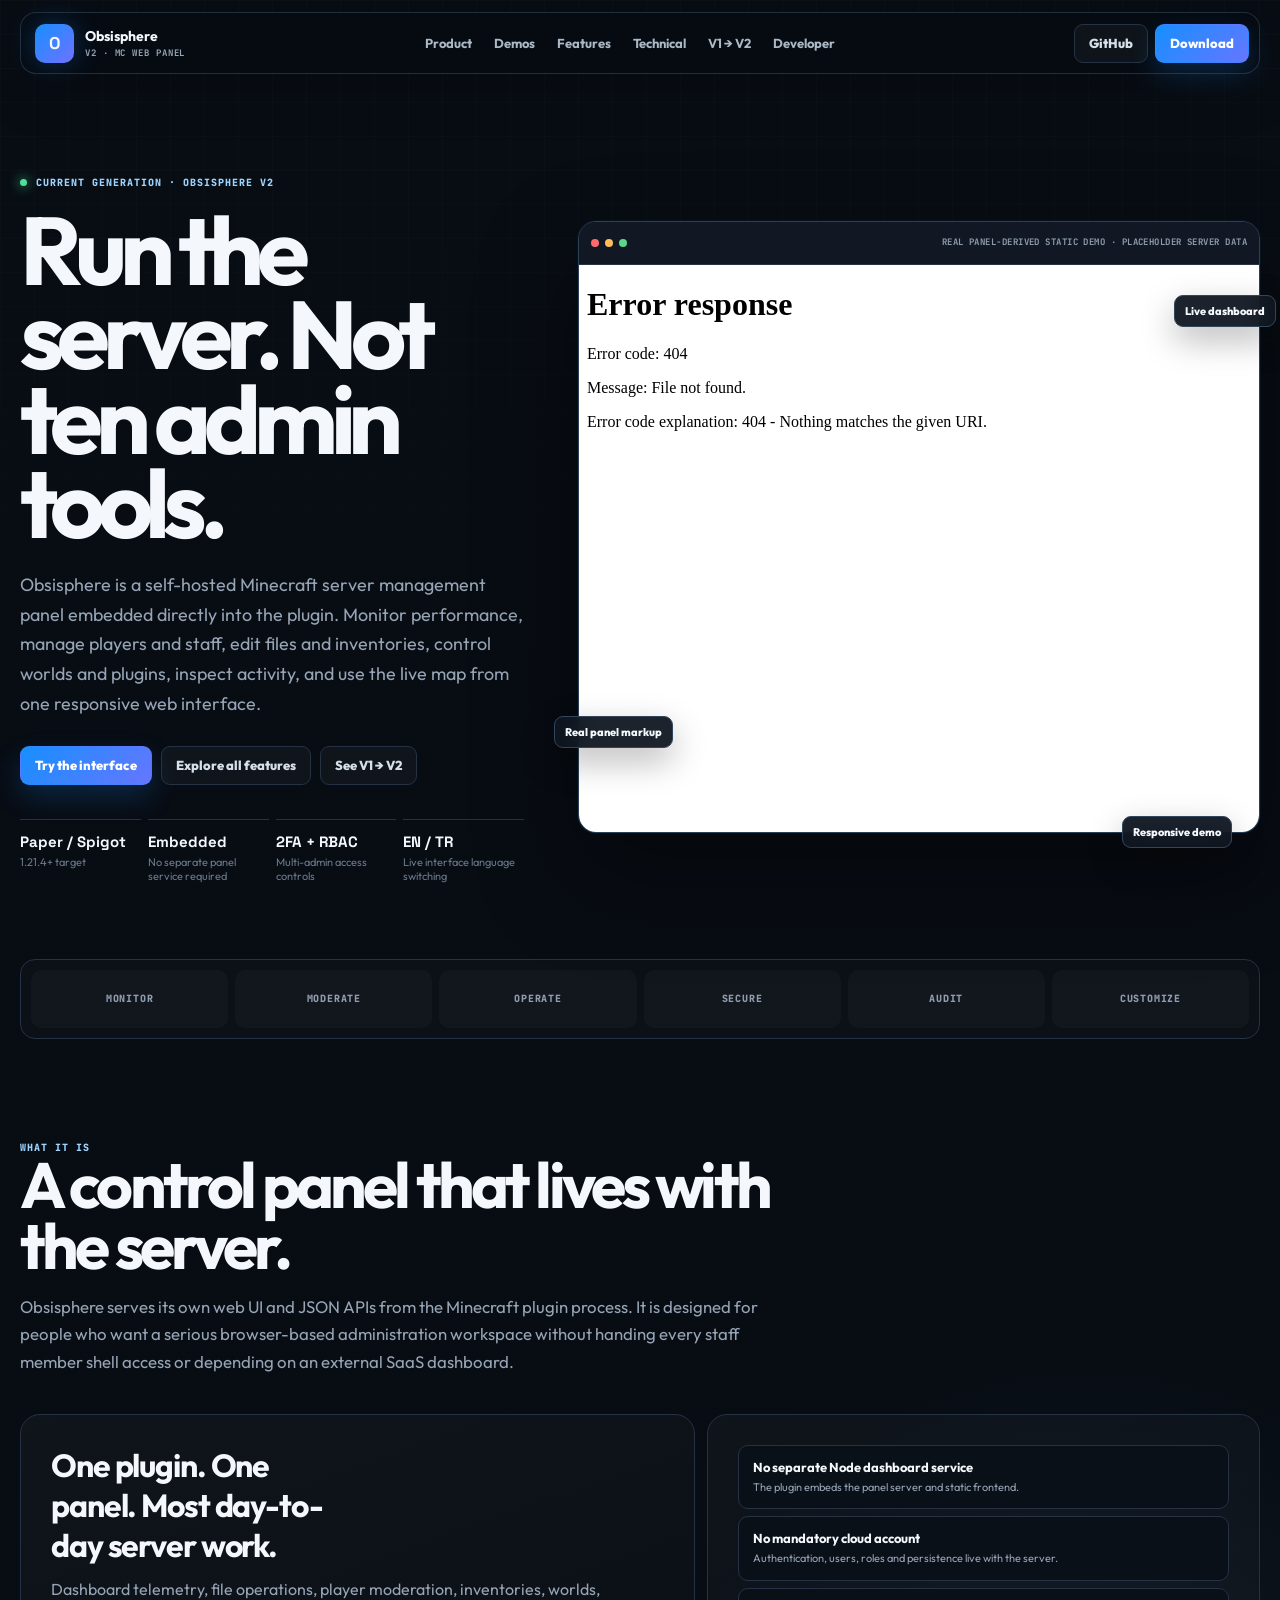
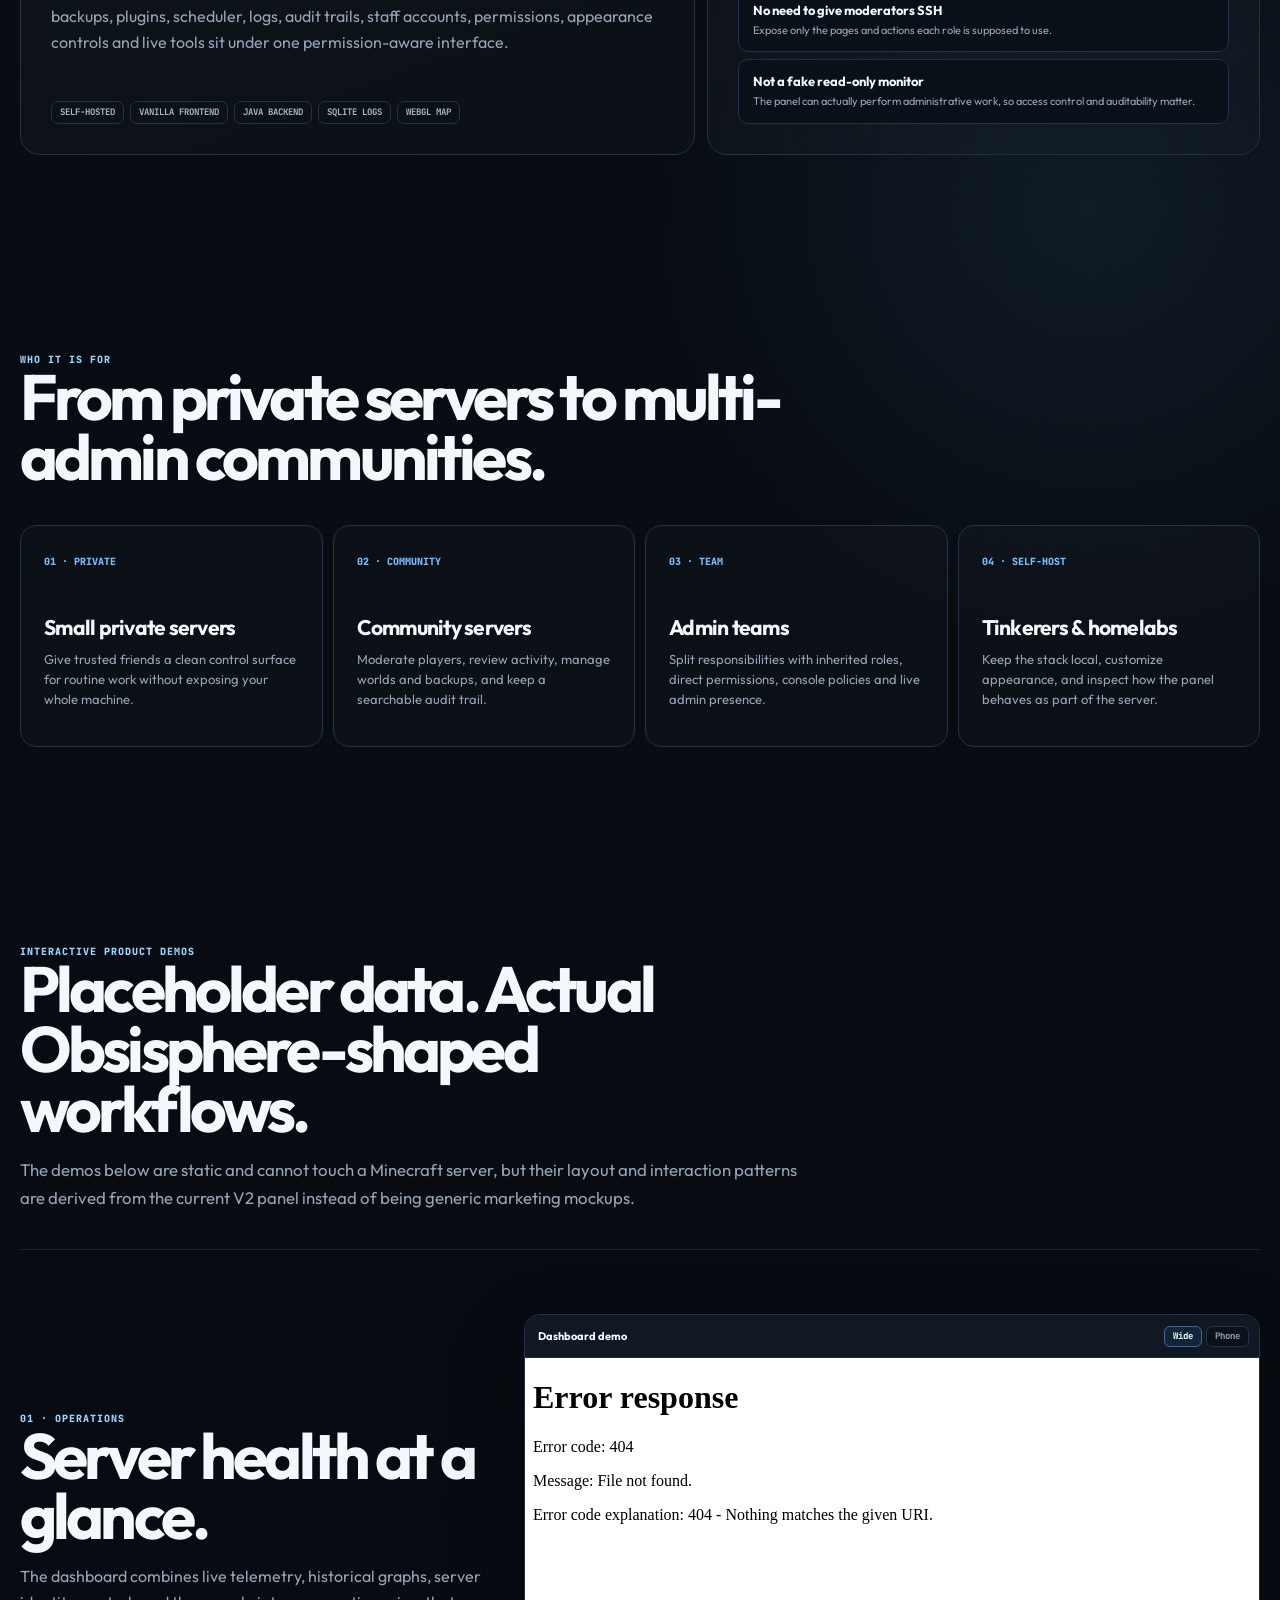
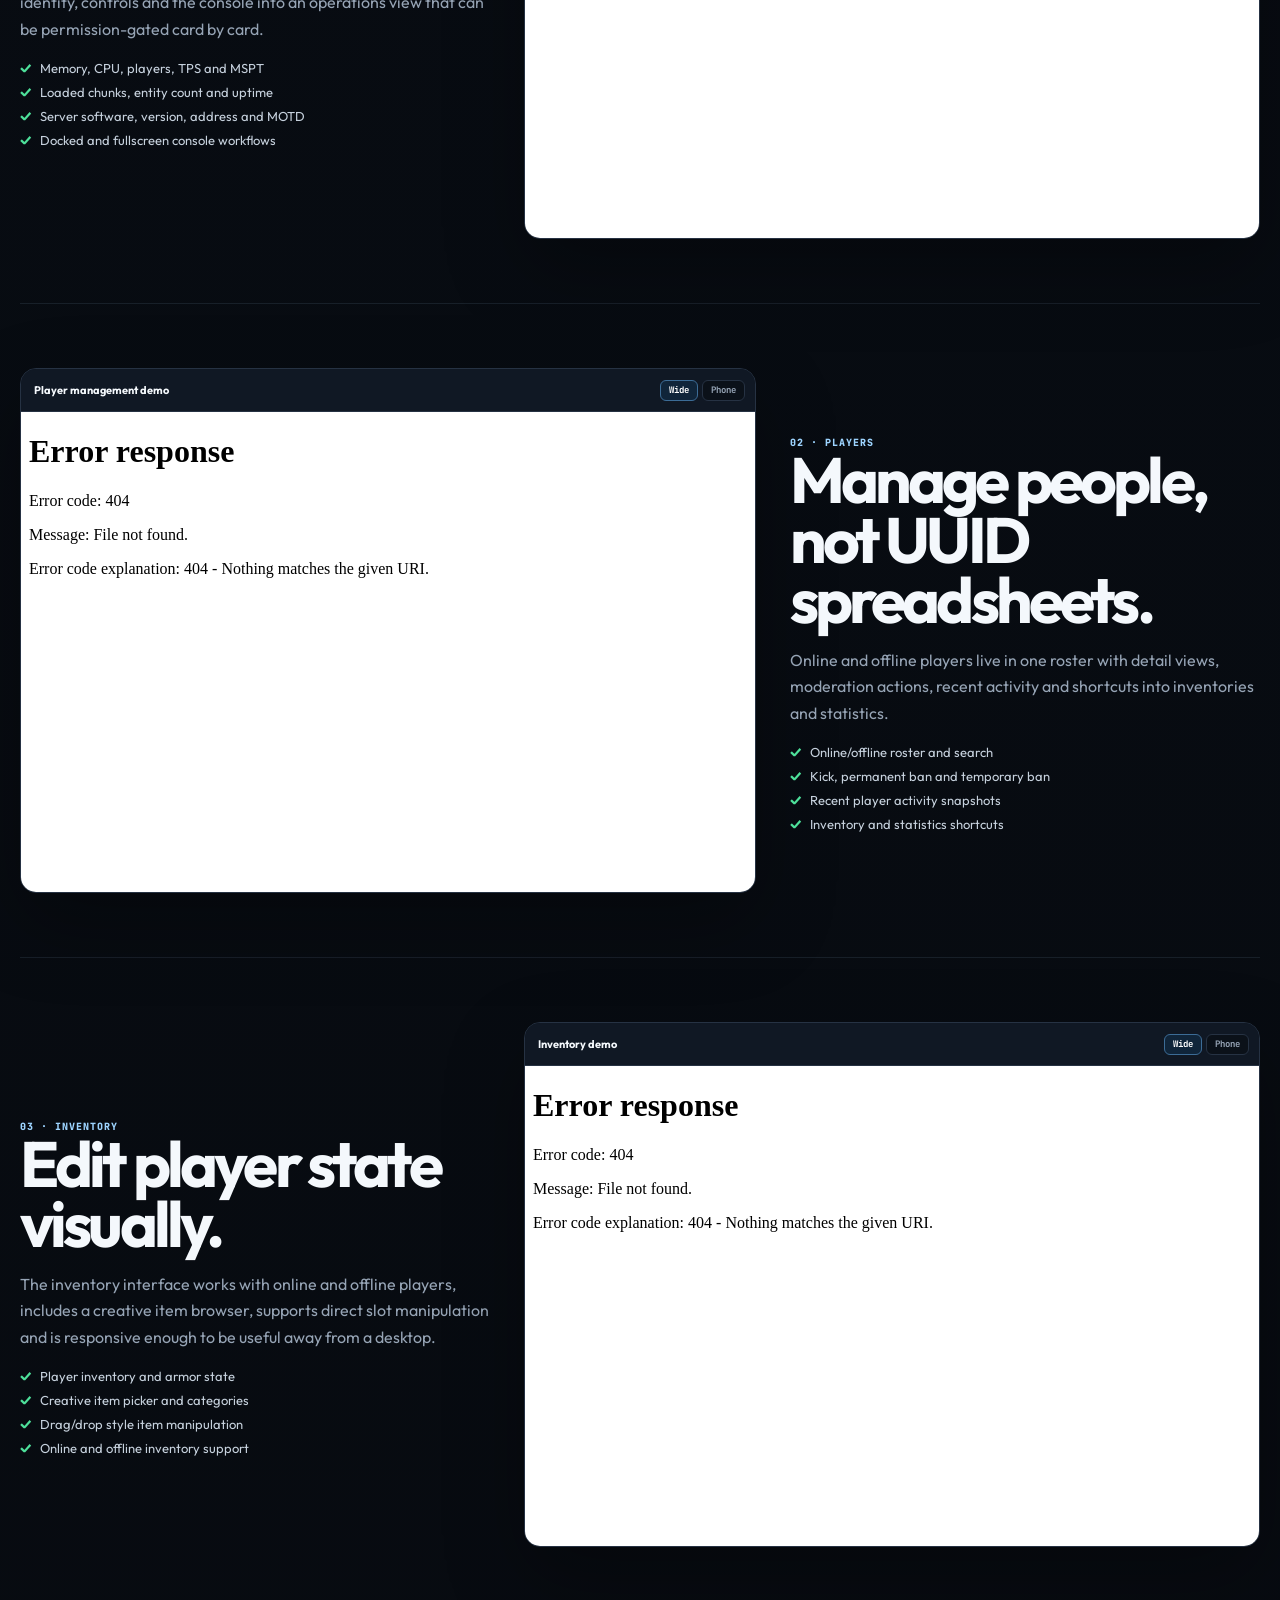
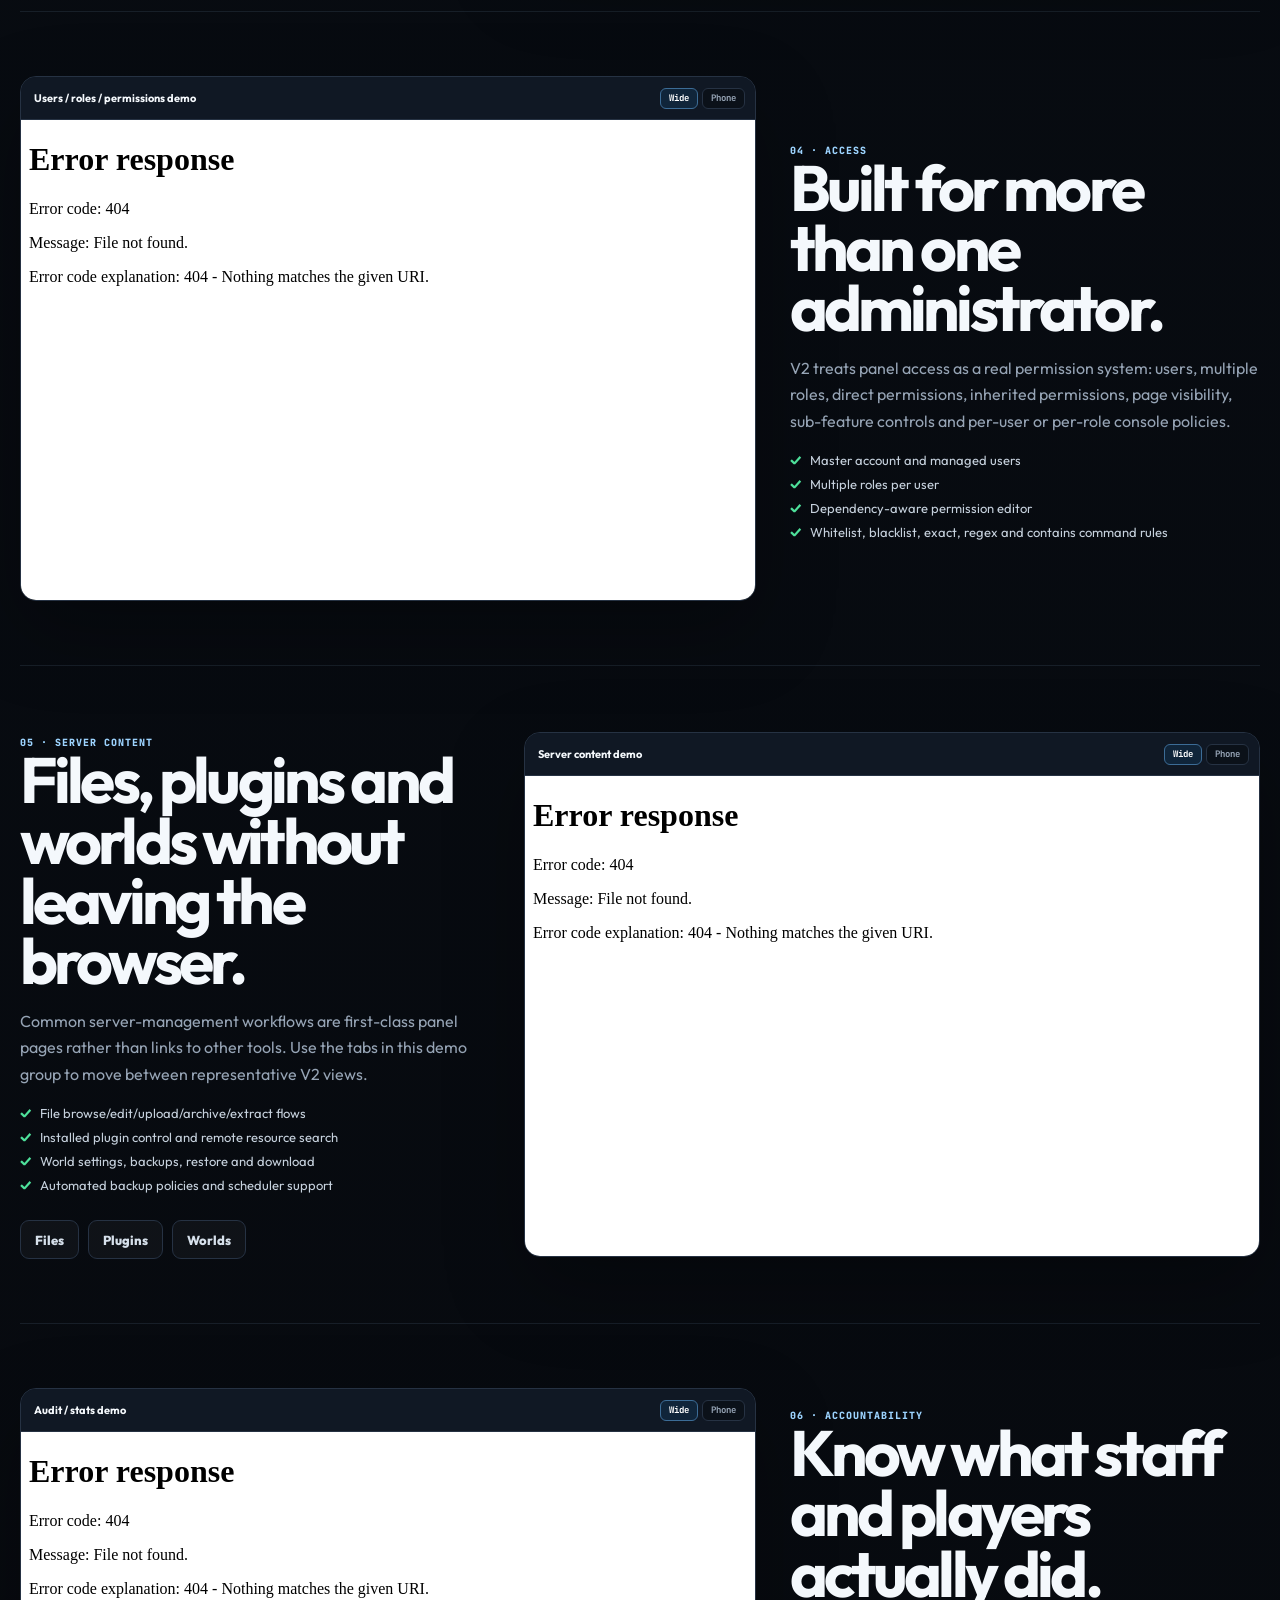
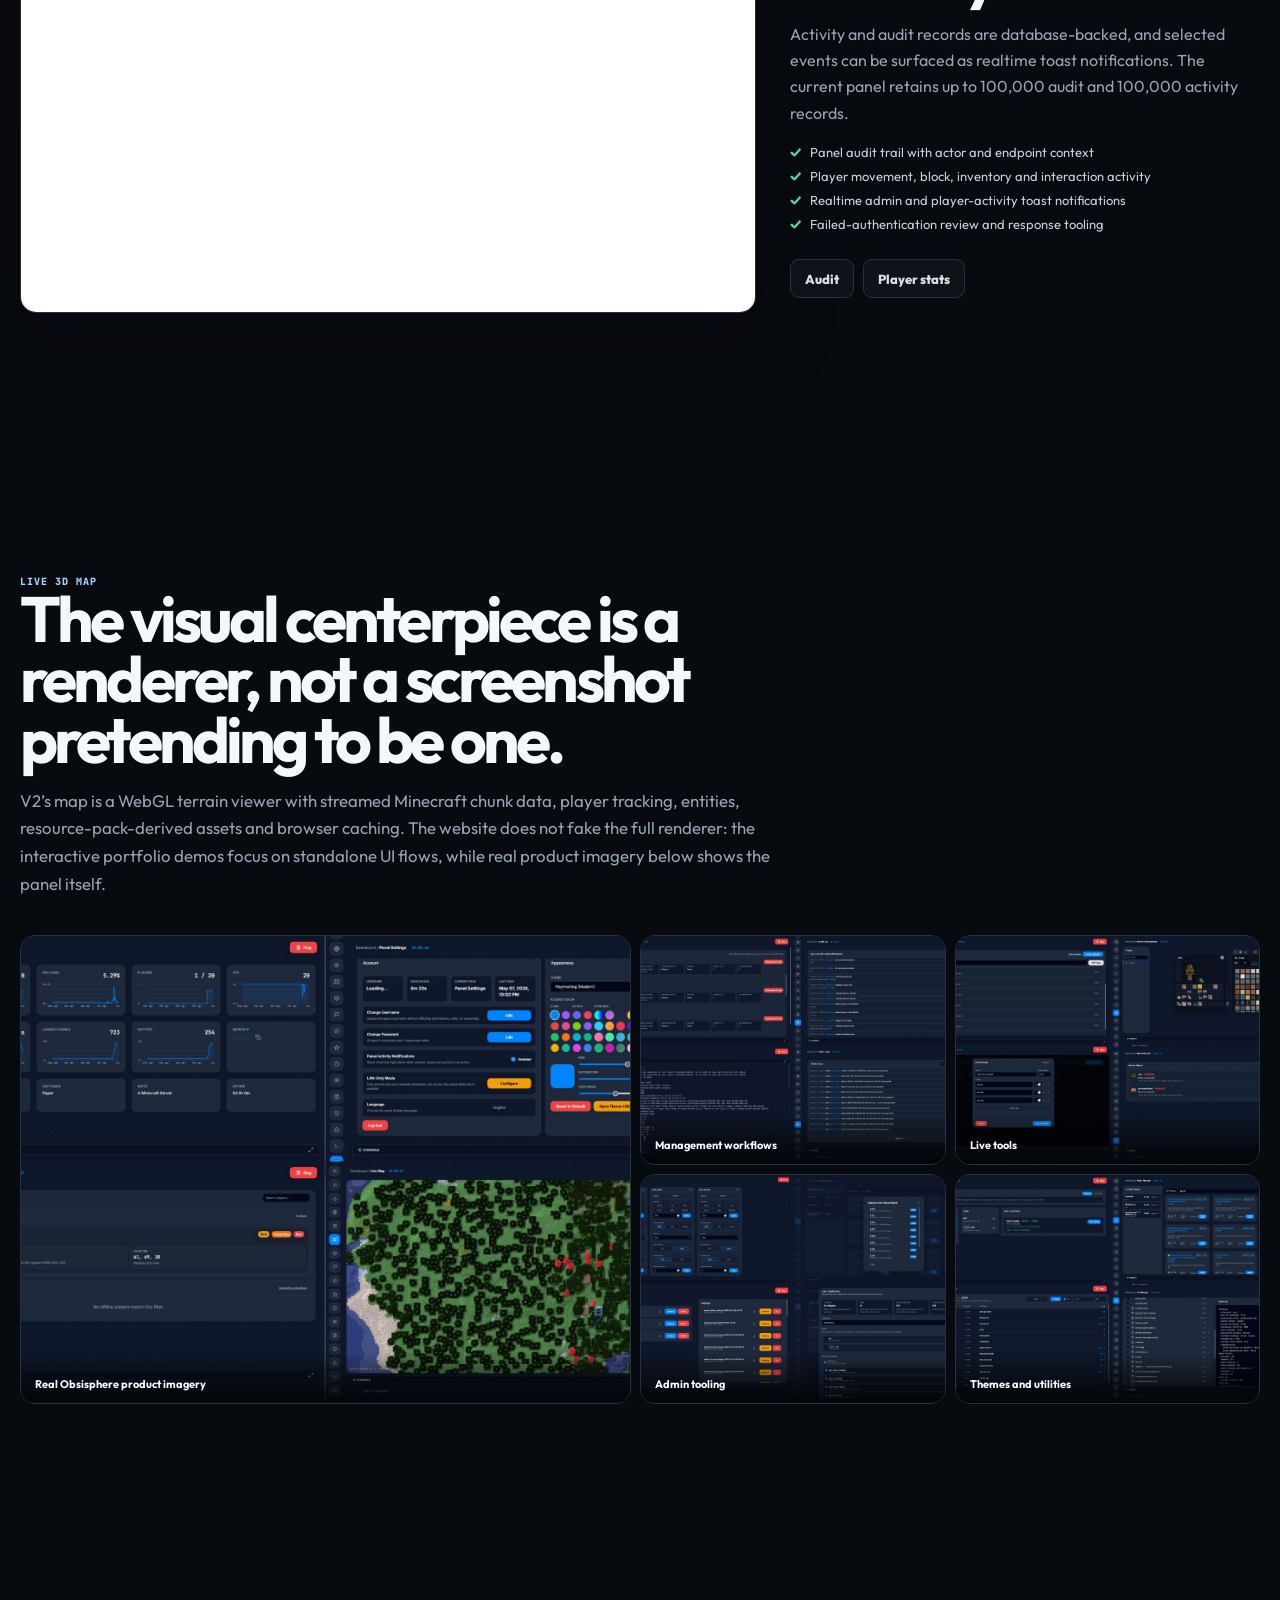
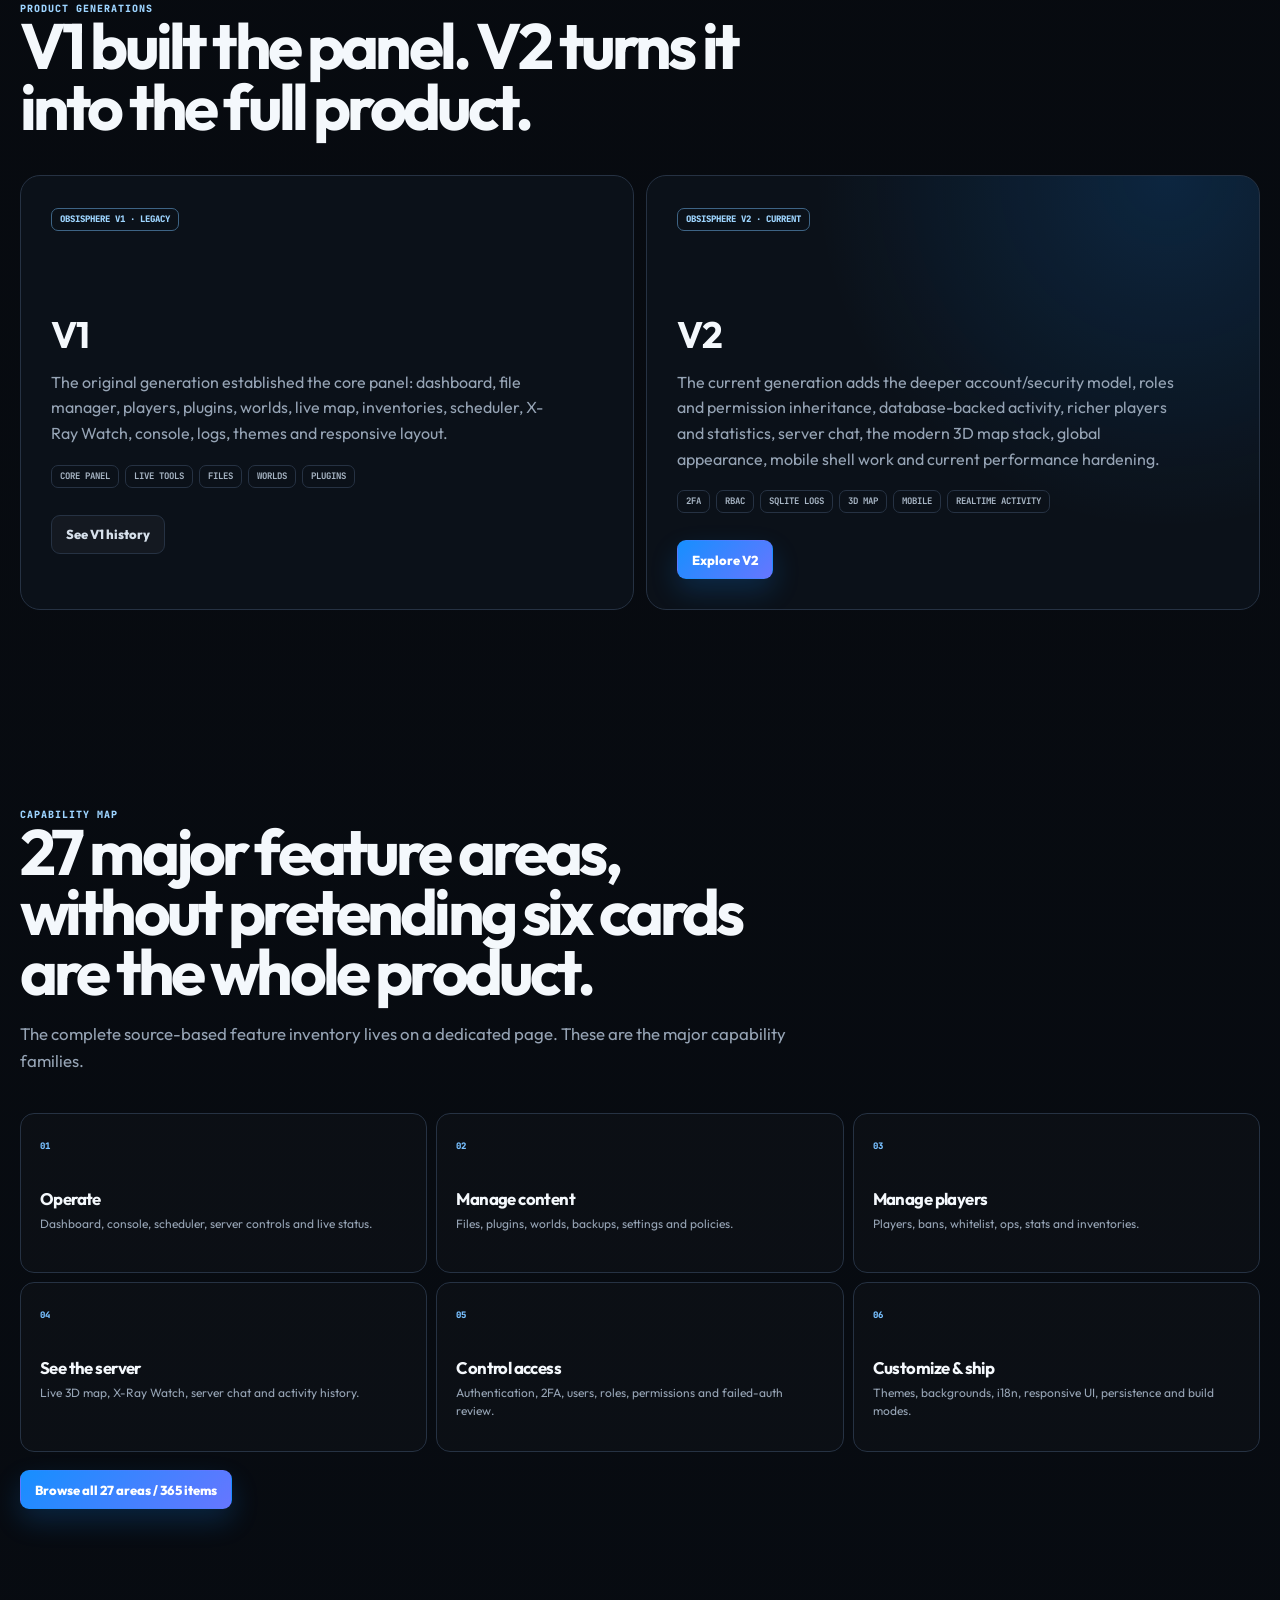
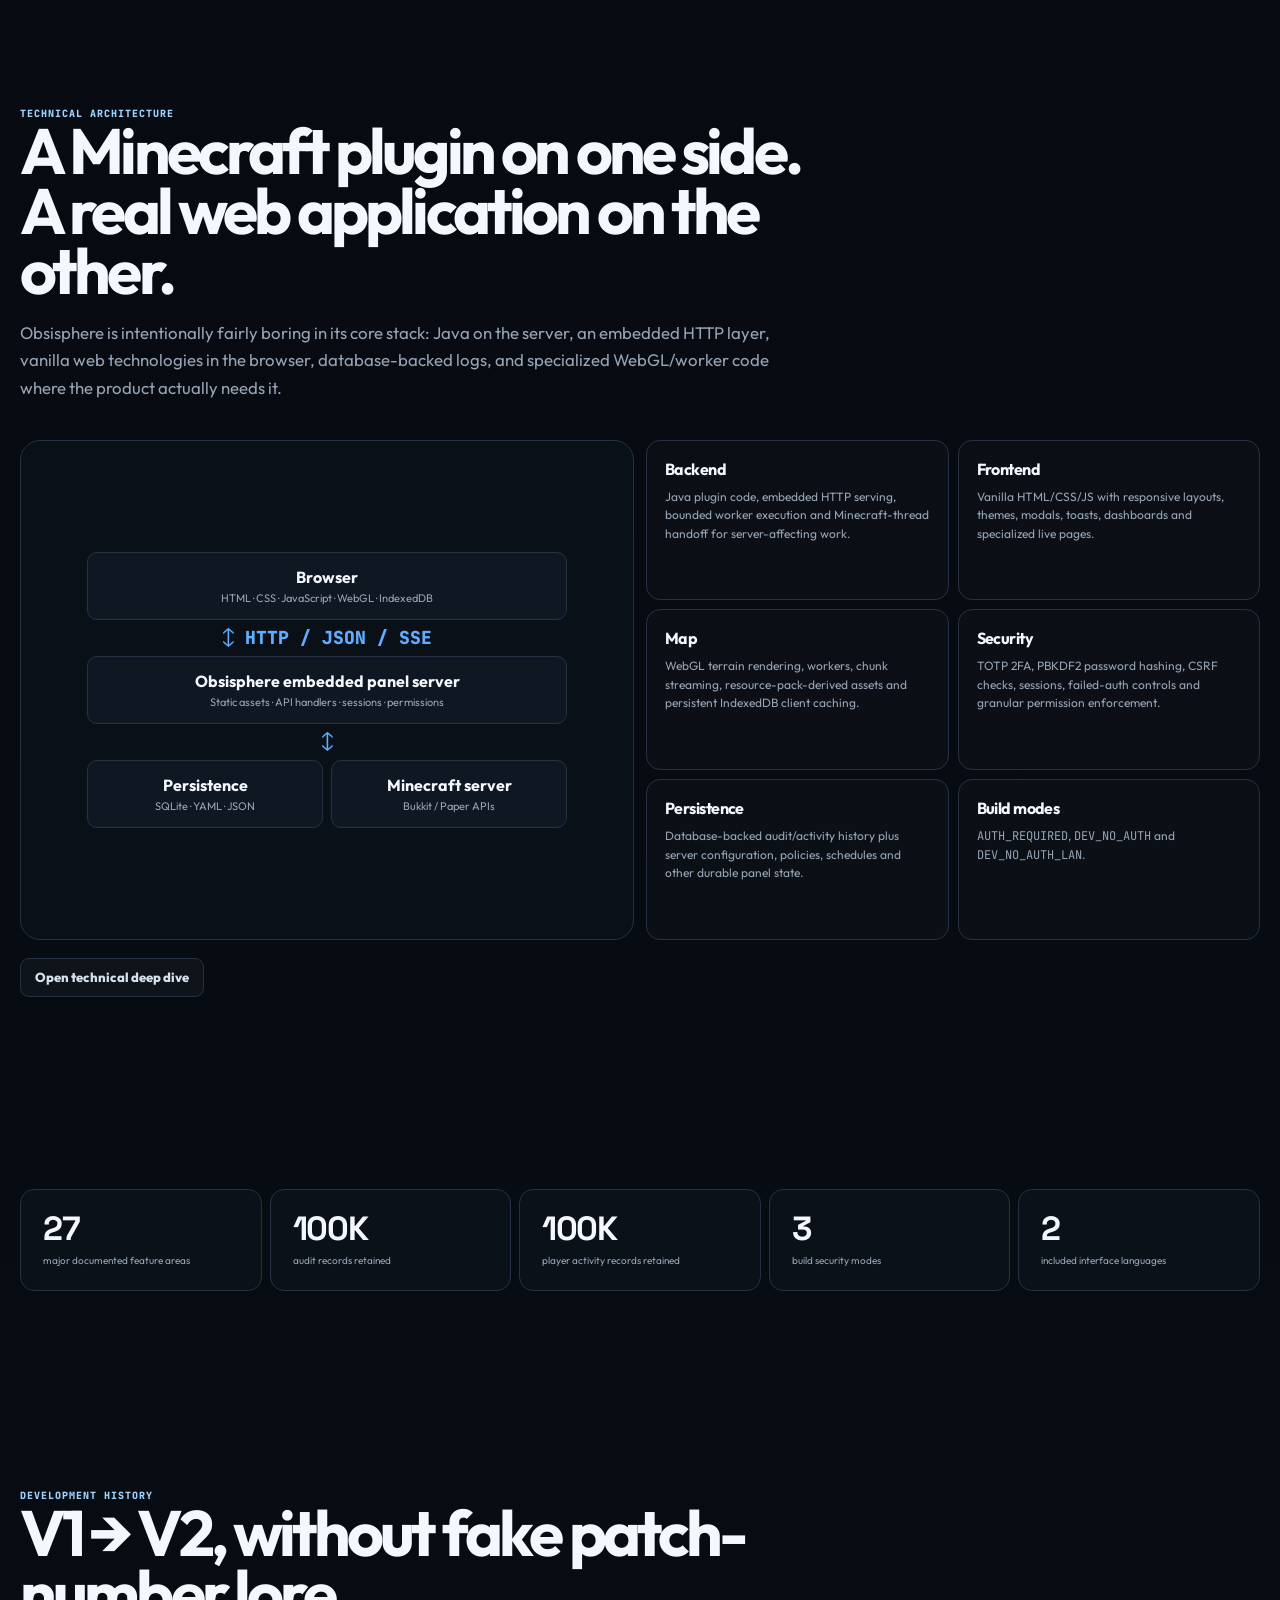
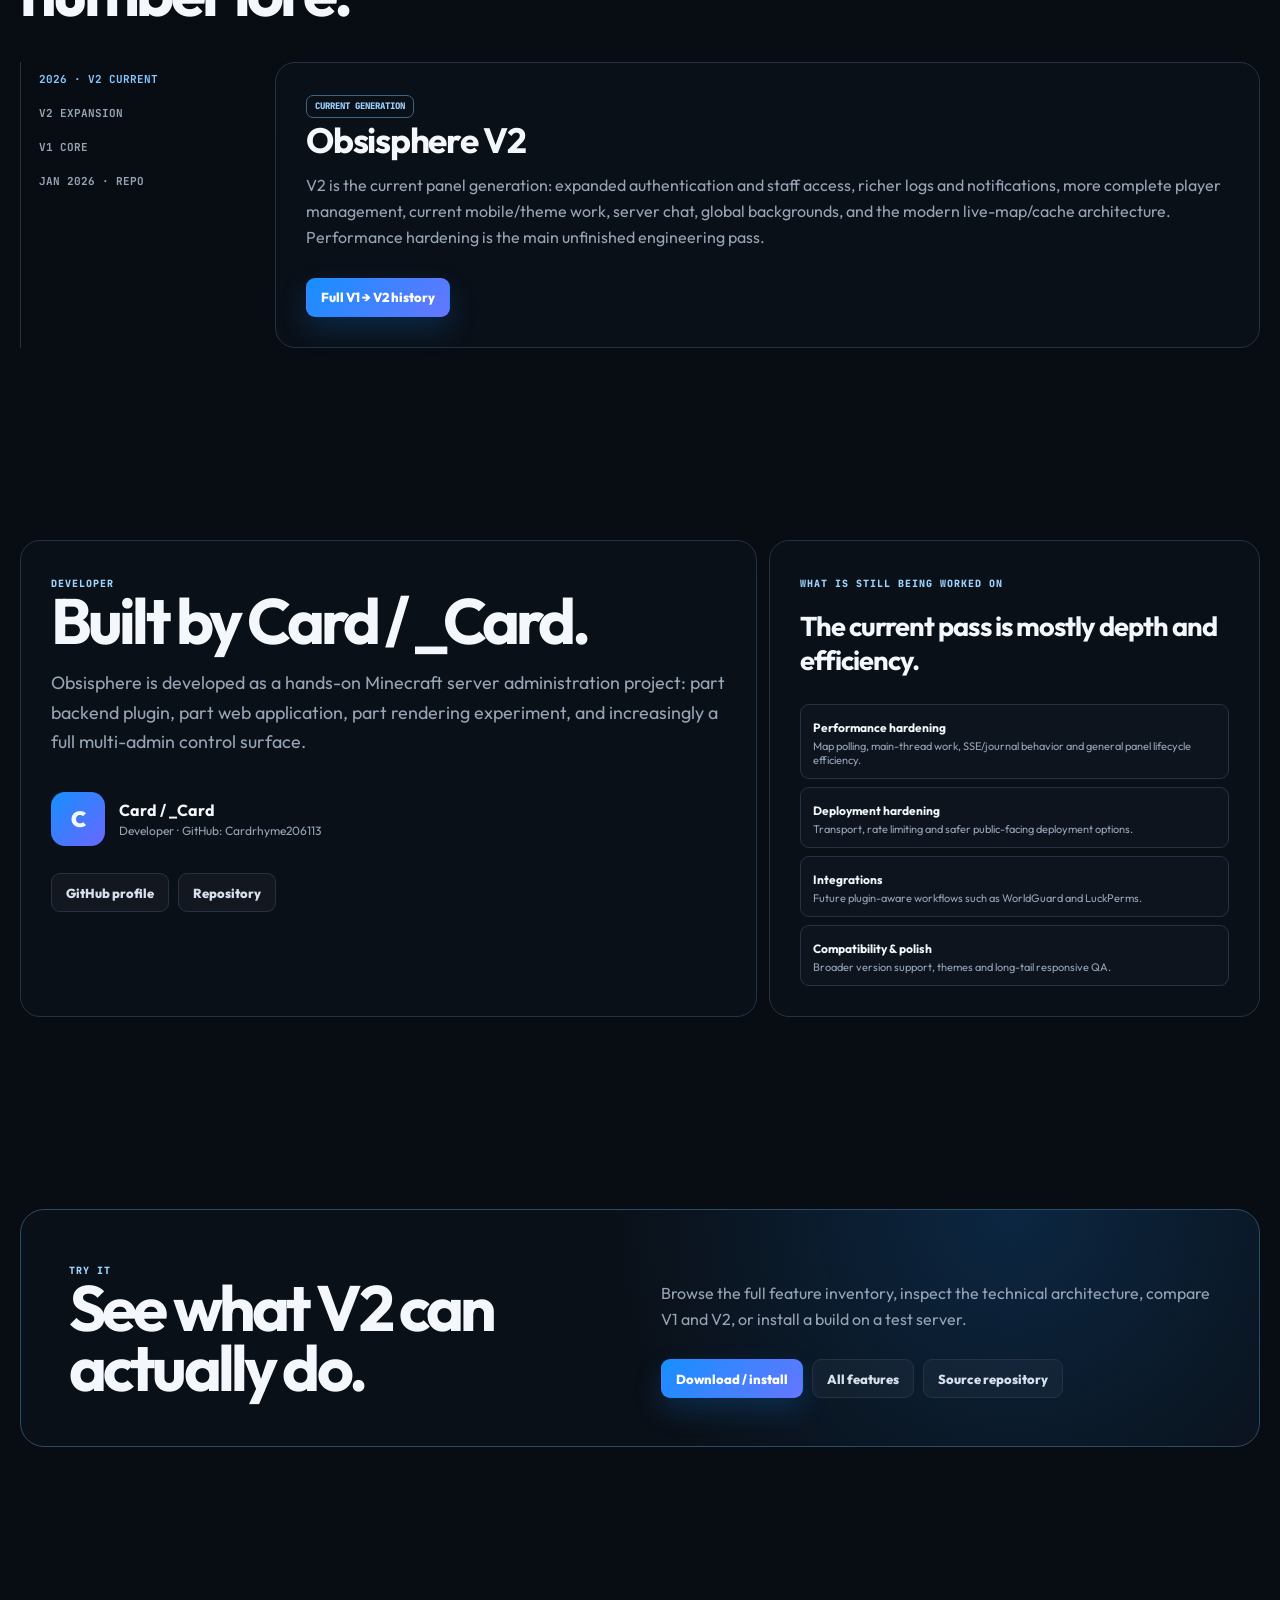
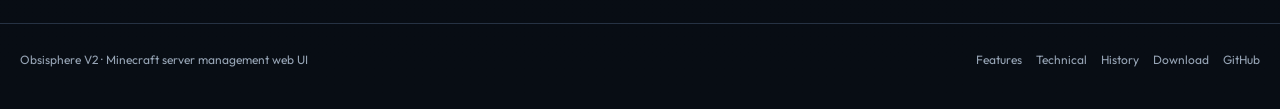
==== commit 93f25f69: "site: replace landing page with comprehensive V2 portfolio" ====
--- a/docs/index.html
+++ b/docs/index.html
@@ -1,277 +1,45 @@
 <!doctype html>
 <html lang="en">
 <head>
-    <meta charset="utf-8">
-    <meta name="viewport" content="width=device-width, initial-scale=1">
-    <meta name="description" content="Obsisphere is an advanced Minecraft server management web panel for Paper and Spigot servers.">
-    <title>Obsisphere | Minecraft Server Control Panel</title>
-    <link rel="preconnect" href="https://fonts.googleapis.com">
-    <link rel="preconnect" href="https://fonts.gstatic.com" crossorigin>
-    <link href="https://fonts.googleapis.com/css2?family=Outfit:wght@400;600;700;800;900&family=Space+Grotesk:wght@500;700&family=JetBrains+Mono:wght@500;700&display=swap" rel="stylesheet">
-    <link rel="stylesheet" href="styles.css">
+<meta charset="utf-8"><meta name="viewport" content="width=device-width,initial-scale=1">
+<meta name="description" content="Obsisphere V2 is an embedded Minecraft server management panel for Paper and Spigot servers, with live monitoring, players, files, plugins, worlds, backups, inventory tools, audit logs, roles, 2FA and a WebGL map.">
+<title>Obsisphere V2 — Minecraft Server Management Panel</title>
+<link rel="preconnect" href="https://fonts.googleapis.com"><link rel="preconnect" href="https://fonts.gstatic.com" crossorigin>
+<link href="https://fonts.googleapis.com/css2?family=Outfit:wght@400;500;600;700;800;900&family=Space+Grotesk:wght@600;700;800&family=JetBrains+Mono:wght@500;700;800&display=swap" rel="stylesheet">
+<link rel="stylesheet" href="styles.css">
 </head>
 <body>
-    <div class="noise-layer" aria-hidden="true"></div>
-    <div class="aurora aurora-one" aria-hidden="true"></div>
-    <div class="aurora aurora-two" aria-hidden="true"></div>
-
-    <header class="site-header">
-        <a class="brand" href="#top" aria-label="Obsisphere home">
-            <span class="brand-mark">O</span>
-            <span>
-                <strong>Obsisphere</strong>
-                <small>MC Web Panel</small>
-            </span>
-        </a>
-        <nav class="nav-links" aria-label="Main navigation">
-            <a href="#features">Features</a>
-            <a href="#gallery">Preview</a>
-            <a href="#timeline">History</a>
-            <a href="#roadmap">Roadmap</a>
-            <a href="download.html">Download</a>
-        </nav>
-        <a class="header-cta" href="download.html">Get the plugin</a>
-    </header>
-
-    <main id="top">
-        <section class="hero section-shell">
-            <div class="hero-copy reveal">
-                <div class="eyebrow">
-                    <span class="pulse-dot"></span>
-                    Embedded control panel for Paper / Spigot 1.21.4+
-                </div>
-                <h1>Run your Minecraft server like a mission control room.</h1>
-                <p class="hero-lede">
-                    Obsisphere brings dashboard monitoring, file management, permissions, live player tools,
-                    logs, maps, inventories, and security controls into one fast web UI built directly into the server.
-                </p>
-                <div class="hero-actions">
-                    <a class="btn btn-primary magnet" href="download.html">Download</a>
-                    <a class="btn btn-ghost magnet" href="#features">Explore features</a>
-                </div>
-                <div class="hero-metrics" aria-label="Product highlights">
-                    <div><strong>2FA</strong><span>Panel onboarding</span></div>
-                    <div><strong>RBAC</strong><span>Per-feature permissions</span></div>
-                    <div><strong>Live</strong><span>Console, map, stats</span></div>
-                </div>
-            </div>
-
-            <div class="hero-visual reveal" aria-label="Obsisphere product preview">
-                <div class="panel-frame tilt-card">
-                    <div class="panel-topbar">
-                        <span></span><span></span><span></span>
-                        <strong>Dashboard / Live Ops</strong>
-                    </div>
-                    <div class="panel-grid">
-                        <div class="stat-card wide">
-                            <span>TPS</span>
-                            <strong>19.99</strong>
-                            <i></i>
-                        </div>
-                        <div class="stat-card">
-                            <span>MSPT</span>
-                            <strong>7.2 ms</strong>
-                            <i></i>
-                        </div>
-                        <div class="stat-card">
-                            <span>Players</span>
-                            <strong>14 / 80</strong>
-                            <i></i>
-                        </div>
-                        <div class="console-preview">
-                            <b>System Console</b>
-                            <code>[INFO] Web Panel started on port 8085</code>
-                            <code>[AUDIT] Admin updated role permissions</code>
-                            <code>[LIVE] Player activity snapshot synced</code>
-                        </div>
-                    </div>
-                </div>
-                <div class="orbit-card orbit-a">Audit trails</div>
-                <div class="orbit-card orbit-b">Live map</div>
-                <div class="orbit-card orbit-c">Inventory edit</div>
-            </div>
-        </section>
-
-        <section class="section-shell logo-strip reveal" aria-label="Core capability groups">
-            <span>Monitor</span>
-            <span>Moderate</span>
-            <span>Automate</span>
-            <span>Secure</span>
-            <span>Translate</span>
-            <span>Customize</span>
-        </section>
-
-        <section class="section-shell demo-showcase">
-            <div class="section-heading reveal">
-                <span class="section-kicker">Live workflows</span>
-                <h2>The polished tools are where the panel starts to feel fast.</h2>
-                <p>These mini demos highlight the kind of admin moments Obsisphere is built for: inspecting player data, making quick changes, and keeping access under control without leaving the browser.</p>
-            </div>
-            <div class="demo-grid demo-grid-single">
-                <article class="workflow-demo permissions-demo reveal" aria-label="Permissions workflow demo">
-                    <div class="demo-header">
-                        <span>User Access</span>
-                        <strong>Role permissions</strong>
-                    </div>
-                    <div class="permissions-stage demo-stage-card">
-                        <div class="demo-window-bar">
-                            <span></span><span></span><span></span>
-                            <b>Users / Roles / Command Policy</b>
-                        </div>
-                        <div class="role-list">
-                            <span class="active">Moderator</span>
-                            <span>Builder</span>
-                            <span>Observer</span>
-                        </div>
-                        <div class="permission-sheet">
-                            <div class="perm-row enabled"><i></i><span>View Players</span></div>
-                            <div class="perm-row enabled"><i></i><span>Kick Players</span></div>
-                            <div class="perm-row warning"><i></i><span>Console command policy</span></div>
-                            <div class="perm-policy">
-                                <b>Whitelist mode</b>
-                                <code>/say *</code>
-                                <code>/tp *</code>
-                            </div>
-                        </div>
-                        <div class="demo-cursor permission-cursor"></div>
-                    </div>
-                </article>
-            </div>
-        </section>
-
-        <section id="features" class="section-shell">
-            <div class="section-heading reveal">
-                <span class="section-kicker">Current capabilities</span>
-                <h2>Everything an admin reaches for, without tab-hopping.</h2>
-                <p>Server monitoring, moderation, file work, permissions, logs, and live tools live in one place, with enough control to separate casual helpers from trusted staff.</p>
-            </div>
-            <div class="feature-grid">
-                <article class="feature-card reveal">
-                    <span class="feature-icon">01</span>
-                    <h3>Realtime server dashboard</h3>
-                    <p>Memory, CPU, players, TPS, MSPT, loaded chunks, entities, server info, uptime, MOTD, and stop controls.</p>
-                </article>
-                <article class="feature-card reveal">
-                    <span class="feature-icon">02</span>
-                    <h3>Full file manager</h3>
-                    <p>Create, upload, edit, preview, rename, move, copy, delete, zip, download, archive, and extract server files from the browser.</p>
-                </article>
-                <article class="feature-card reveal">
-                    <span class="feature-icon">03</span>
-                    <h3>Players, bans, ops, whitelist</h3>
-                    <p>Moderation tools for online and known players, dedicated ban list, pardon actions, whitelist control, and operator management.</p>
-                </article>
-                <article class="feature-card reveal">
-                    <span class="feature-icon">04</span>
-                    <h3>Live map and inventory tools</h3>
-                    <p>Track players, inspect activity, view coordinates and vitals, and edit online or offline player inventories.</p>
-                </article>
-                <article class="feature-card reveal">
-                    <span class="feature-icon">05</span>
-                    <h3>Roles, users, and 2FA</h3>
-                    <p>Master bootstrap, TOTP setup, forced onboarding, role inheritance, direct permissions, presence, and account settings.</p>
-                </article>
-                <article class="feature-card reveal">
-                    <span class="feature-icon">06</span>
-                    <h3>Logs and audit trails</h3>
-                    <p>Activity logs, audit logs, failed authentication review, player movement and interaction snapshots, and panel notifications.</p>
-                </article>
-            </div>
-        </section>
-
-        <section id="gallery" class="section-shell gallery-section">
-            <div class="section-heading reveal">
-                <span class="section-kicker">Preview gallery</span>
-                <h2>See the panel before you install it.</h2>
-                <p>A quick look at the dashboards, management pages, live tools, and theme work included with Obsisphere.</p>
-            </div>
-            <div class="shot-rail reveal">
-                <button class="shot-nav" type="button" data-shot-prev aria-label="Previous screenshot">&lsaquo;</button>
-                <figure class="shot-frame">
-                    <img data-shot-image src="1.jpg" alt="Obsisphere product screenshot preview">
-                    <figcaption>
-                        <strong data-shot-title>Dashboard, console, and server control</strong>
-                        <span data-shot-caption>Realtime status cards, graphs, and the admin console in one view.</span>
-                    </figcaption>
-                </figure>
-                <button class="shot-nav" type="button" data-shot-next aria-label="Next screenshot">&rsaquo;</button>
-            </div>
-            <div class="shot-dots" aria-label="Screenshot selector">
-                <button type="button" class="active" data-shot-dot="0">1</button>
-                <button type="button" data-shot-dot="1">2</button>
-                <button type="button" data-shot-dot="2">3</button>
-                <button type="button" data-shot-dot="3">4</button>
-                <button type="button" data-shot-dot="4">5</button>
-            </div>
-        </section>
-
-        <section id="timeline" class="section-shell split-section">
-            <div class="section-heading sticky-heading reveal">
-                <span class="section-kicker">Feature history</span>
-                <h2>From core panel to serious admin suite.</h2>
-                <p>Obsisphere started as a control panel and grew into a full admin workspace with account security, detailed roles, logs, and live server tools.</p>
-            </div>
-            <div class="timeline">
-                <article class="timeline-item reveal">
-                    <span>Phase 1</span>
-                    <h3>Core panel foundation</h3>
-                    <p>Dashboard, file manager, players, plugins, worlds, live map, inventory, scheduler, x-ray watch, console, logs, themes, and responsive layout.</p>
-                </article>
-                <article class="timeline-item reveal">
-                    <span>Phase 2</span>
-                    <h3>Security, permissions, and depth</h3>
-                    <p>2FA onboarding, users and roles, command policies, database-backed logs, failed-auth tooling, LAN-only mode, i18n, and PlayHosting theme polish.</p>
-                </article>
-                <article class="timeline-item reveal">
-                    <span>Phase 3</span>
-                    <h3>Integrations and hardening</h3>
-                    <p>Planned work includes deeper deployment hardening, remote file access, broader version support, and plugin integrations.</p>
-                </article>
-            </div>
-        </section>
-
-        <section id="roadmap" class="section-shell roadmap">
-            <div class="section-heading reveal">
-                <span class="section-kicker">To be implemented</span>
-                <h2>The next layer is ecosystem power.</h2>
-            </div>
-            <div class="roadmap-grid">
-                <div class="roadmap-card reveal"><b>Deployment hardening</b><span>More protection around public deployments, request flow, file boundaries, and HTTPS-oriented setups.</span></div>
-                <div class="roadmap-card reveal"><b>Remote access</b><span>SSH and SFTP support for teams that need deeper server access from the panel.</span></div>
-                <div class="roadmap-card reveal"><b>Compatibility</b><span>Broader server-version support, with older releases like 1.16.5 as a target floor.</span></div>
-                <div class="roadmap-card reveal"><b>Integrations</b><span>WorldGuard map/claim controls, LuckPerms shortcuts, and a broader supported-integrations system.</span></div>
-                <div class="roadmap-card reveal"><b>Public API</b><span>A documented control-panel API for custom third-party frontends.</span></div>
-                <div class="roadmap-card reveal"><b>UI polish</b><span>More themes, deeper variable coverage, and QA across unusual screen sizes and high-load scenarios.</span></div>
-            </div>
-        </section>
-
-        <section class="section-shell developer-card reveal">
-            <div>
-                <span class="section-kicker">Developer</span>
-                <h2>Built for people who actually run servers.</h2>
-                <p>Obsisphere focuses on the work admins do every day: checking health, finding problems, handling players, reviewing logs, and keeping access under control.</p>
-            </div>
-            <div class="dev-profile">
-                <img src="https://mc-heads.net/avatar/_Card/128" alt="_Card Minecraft head">
-                <div>
-                    <strong>_Card</strong>
-                    <span>Developer</span>
-                </div>
-            </div>
-        </section>
-
-        <section class="section-shell final-cta reveal">
-            <h2>Ready to try Obsisphere?</h2>
-            <p>Download the plugin, read the deployment notes, and run it on a test server before trusting it with production infrastructure.</p>
-            <a class="btn btn-primary magnet" href="download.html">Download</a>
-        </section>
-    </main>
-
-    <footer class="site-footer">
-        <span>Obsisphere</span>
-        <a href="download.html">Download</a>
-    </footer>
-
-    <script src="script.js"></script>
+<header class="site-header">
+  <a class="brand" href="index.html"><span class="brand-mark">O</span><span><strong>Obsisphere</strong><small>V2 · MC Web Panel</small></span></a>
+  <nav class="nav"><a href="#product">Product</a><a href="#showcases">Demos</a><a href="features.html">Features</a><a href="technical.html">Technical</a><a href="history.html">V1 → V2</a><a href="#developer">Developer</a></nav>
+  <div class="header-actions"><a class="btn btn-ghost" href="https://github.com/Cardrhyme206113/Obsisphere">GitHub</a><a class="btn btn-primary" href="download.html">Download</a><button class="mobile-menu" aria-label="Menu">☰</button></div>
+</header>
+<main>
+<section class="wrap hero" id="top">
+  <div class="hero-copy reveal"><span class="kicker"><span class="dot"></span>Current generation · Obsisphere V2</span><h1>Run the server. Not ten admin tools.</h1><p class="lede">Obsisphere is a self-hosted Minecraft server management panel embedded directly into the plugin. Monitor performance, manage players and staff, edit files and inventories, control worlds and plugins, inspect activity, and use the live map from one responsive web interface.</p><div class="hero-actions"><a class="btn btn-primary" href="#showcases">Try the interface</a><a class="btn btn-ghost" href="features.html">Explore all features</a><a class="btn btn-ghost" href="history.html">See V1 → V2</a></div><div class="hero-facts"><div class="fact"><strong>Paper / Spigot</strong><span>1.21.4+ target</span></div><div class="fact"><strong>Embedded</strong><span>No separate panel service required</span></div><div class="fact"><strong>2FA + RBAC</strong><span>Multi-admin access controls</span></div><div class="fact"><strong>EN / TR</strong><span>Live interface language switching</span></div></div></div>
+  <div class="hero-demo reveal"><div class="demo-window"><div class="demo-chrome"><i></i><i></i><i></i><strong>REAL PANEL-DERIVED STATIC DEMO · PLACEHOLDER SERVER DATA</strong></div><iframe title="Obsisphere dashboard demo" data-lazy-src="demo.html?view=dashboard"></iframe></div><div class="float-tag one">Live dashboard</div><div class="float-tag two">Real panel markup</div><div class="float-tag three">Responsive demo</div></div>
+</section>
+<div class="wrap trust-strip reveal"><span>Monitor</span><span>Moderate</span><span>Operate</span><span>Secure</span><span>Audit</span><span>Customize</span></div>
+<section class="section" id="product"><div class="wrap"><div class="section-heading reveal"><span class="kicker">What it is</span><h2>A control panel that lives with the server.</h2><p>Obsisphere serves its own web UI and JSON APIs from the Minecraft plugin process. It is designed for people who want a serious browser-based administration workspace without handing every staff member shell access or depending on an external SaaS dashboard.</p></div><div class="what-grid"><article class="big-copy reveal"><h3>One plugin. One panel. Most day-to-day server work.</h3><p>Dashboard telemetry, file operations, player moderation, inventories, worlds, backups, plugins, scheduler, logs, audit trails, staff accounts, permissions, appearance controls and live tools sit under one permission-aware interface.</p><div class="mini-specs"><span>SELF-HOSTED</span><span>VANILLA FRONTEND</span><span>JAVA BACKEND</span><span>SQLITE LOGS</span><span>WEBGL MAP</span></div></article><div class="clean-card reveal"><div class="clean-list"><div><strong>No separate Node dashboard service</strong><span>The plugin embeds the panel server and static frontend.</span></div><div><strong>No mandatory cloud account</strong><span>Authentication, users, roles and persistence live with the server.</span></div><div><strong>No need to give moderators SSH</strong><span>Expose only the pages and actions each role is supposed to use.</span></div><div><strong>Not a fake read-only monitor</strong><span>The panel can actually perform administrative work, so access control and auditability matter.</span></div></div></div></div></div></section>
+<section class="section"><div class="wrap"><div class="section-heading reveal"><span class="kicker">Who it is for</span><h2>From private servers to multi-admin communities.</h2></div><div class="audience"><article class="audience-card reveal"><span class="num">01 · PRIVATE</span><h3>Small private servers</h3><p>Give trusted friends a clean control surface for routine work without exposing your whole machine.</p></article><article class="audience-card reveal"><span class="num">02 · COMMUNITY</span><h3>Community servers</h3><p>Moderate players, review activity, manage worlds and backups, and keep a searchable audit trail.</p></article><article class="audience-card reveal"><span class="num">03 · TEAM</span><h3>Admin teams</h3><p>Split responsibilities with inherited roles, direct permissions, console policies and live admin presence.</p></article><article class="audience-card reveal"><span class="num">04 · SELF-HOST</span><h3>Tinkerers & homelabs</h3><p>Keep the stack local, customize appearance, and inspect how the panel behaves as part of the server.</p></article></div></div></section>
+<section class="section" id="showcases"><div class="wrap"><div class="section-heading reveal"><span class="kicker">Interactive product demos</span><h2>Placeholder data. Actual Obsisphere-shaped workflows.</h2><p>The demos below are static and cannot touch a Minecraft server, but their layout and interaction patterns are derived from the current V2 panel instead of being generic marketing mockups.</p></div>
+<div class="showcase"><div class="showcase-copy reveal"><span class="kicker">01 · Operations</span><h2>Server health at a glance.</h2><p>The dashboard combines live telemetry, historical graphs, server identity, controls and the console into an operations view that can be permission-gated card by card.</p><div class="bullets"><span>Memory, CPU, players, TPS and MSPT</span><span>Loaded chunks, entity count and uptime</span><span>Server software, version, address and MOTD</span><span>Docked and fullscreen console workflows</span></div></div><div class="showcase-demo reveal"><div class="demo-toolbar"><strong>Dashboard demo</strong><div class="viewport-switch"><button class="active" data-viewport="wide">Wide</button><button data-viewport="phone">Phone</button></div></div><div class="frame-stage"><iframe title="Dashboard showcase" data-lazy-src="demo.html?view=dashboard"></iframe></div></div></div>
+<div class="showcase reverse"><div class="showcase-copy reveal"><span class="kicker">02 · Players</span><h2>Manage people, not UUID spreadsheets.</h2><p>Online and offline players live in one roster with detail views, moderation actions, recent activity and shortcuts into inventories and statistics.</p><div class="bullets"><span>Online/offline roster and search</span><span>Kick, permanent ban and temporary ban</span><span>Recent player activity snapshots</span><span>Inventory and statistics shortcuts</span></div></div><div class="showcase-demo reveal"><div class="demo-toolbar"><strong>Player management demo</strong><div class="viewport-switch"><button class="active" data-viewport="wide">Wide</button><button data-viewport="phone">Phone</button></div></div><div class="frame-stage"><iframe title="Players showcase" data-lazy-src="demo.html?view=players"></iframe></div></div></div>
+<div class="showcase"><div class="showcase-copy reveal"><span class="kicker">03 · Inventory</span><h2>Edit player state visually.</h2><p>The inventory interface works with online and offline players, includes a creative item browser, supports direct slot manipulation and is responsive enough to be useful away from a desktop.</p><div class="bullets"><span>Player inventory and armor state</span><span>Creative item picker and categories</span><span>Drag/drop style item manipulation</span><span>Online and offline inventory support</span></div></div><div class="showcase-demo reveal"><div class="demo-toolbar"><strong>Inventory demo</strong><div class="viewport-switch"><button class="active" data-viewport="wide">Wide</button><button data-viewport="phone">Phone</button></div></div><div class="frame-stage"><iframe title="Inventory showcase" data-lazy-src="demo.html?view=inventory"></iframe></div></div></div>
+<div class="showcase reverse"><div class="showcase-copy reveal"><span class="kicker">04 · Access</span><h2>Built for more than one administrator.</h2><p>V2 treats panel access as a real permission system: users, multiple roles, direct permissions, inherited permissions, page visibility, sub-feature controls and per-user or per-role console policies.</p><div class="bullets"><span>Master account and managed users</span><span>Multiple roles per user</span><span>Dependency-aware permission editor</span><span>Whitelist, blacklist, exact, regex and contains command rules</span></div></div><div class="showcase-demo reveal"><div class="demo-toolbar"><strong>Users / roles / permissions demo</strong><div class="viewport-switch"><button class="active" data-viewport="wide">Wide</button><button data-viewport="phone">Phone</button></div></div><div class="frame-stage"><iframe title="Users and roles showcase" data-lazy-src="demo.html?view=users"></iframe></div></div></div>
+<div class="showcase"><div class="showcase-copy reveal"><span class="kicker">05 · Server content</span><h2>Files, plugins and worlds without leaving the browser.</h2><p>Common server-management workflows are first-class panel pages rather than links to other tools. Use the tabs in this demo group to move between representative V2 views.</p><div class="bullets"><span>File browse/edit/upload/archive/extract flows</span><span>Installed plugin control and remote resource search</span><span>World settings, backups, restore and download</span><span>Automated backup policies and scheduler support</span></div><div class="hero-actions"><button class="btn btn-ghost" data-demo-view="files" data-target="#ops-demo">Files</button><button class="btn btn-ghost" data-demo-view="plugins" data-target="#ops-demo">Plugins</button><button class="btn btn-ghost" data-demo-view="worlds" data-target="#ops-demo">Worlds</button></div></div><div class="showcase-demo reveal"><div class="demo-toolbar"><strong>Server content demo</strong><div class="viewport-switch"><button class="active" data-viewport="wide">Wide</button><button data-viewport="phone">Phone</button></div></div><div class="frame-stage"><iframe id="ops-demo" title="Server content showcase" data-lazy-src="demo.html?view=files"></iframe></div></div></div>
+<div class="showcase reverse"><div class="showcase-copy reveal"><span class="kicker">06 · Accountability</span><h2>Know what staff and players actually did.</h2><p>Activity and audit records are database-backed, and selected events can be surfaced as realtime toast notifications. The current panel retains up to 100,000 audit and 100,000 activity records.</p><div class="bullets"><span>Panel audit trail with actor and endpoint context</span><span>Player movement, block, inventory and interaction activity</span><span>Realtime admin and player-activity toast notifications</span><span>Failed-authentication review and response tooling</span></div><div class="hero-actions"><button class="btn btn-ghost" data-demo-view="audit" data-target="#audit-demo">Audit</button><button class="btn btn-ghost" data-demo-view="stats" data-target="#audit-demo">Player stats</button></div></div><div class="showcase-demo reveal"><div class="demo-toolbar"><strong>Audit / stats demo</strong><div class="viewport-switch"><button class="active" data-viewport="wide">Wide</button><button data-viewport="phone">Phone</button></div></div><div class="frame-stage"><iframe id="audit-demo" title="Audit and statistics showcase" data-lazy-src="demo.html?view=audit"></iframe></div></div></div>
+</div></section>
+<section class="section"><div class="wrap"><div class="section-heading reveal"><span class="kicker">Live 3D map</span><h2>The visual centerpiece is a renderer, not a screenshot pretending to be one.</h2><p>V2’s map is a WebGL terrain viewer with streamed Minecraft chunk data, player tracking, entities, resource-pack-derived assets and browser caching. The website does not fake the full renderer: the interactive portfolio demos focus on standalone UI flows, while real product imagery below shows the panel itself.</p></div><div class="gallery reveal"><figure><img src="1.jpg" alt="Obsisphere real product screenshot"><figcaption>Real Obsisphere product imagery</figcaption></figure><figure><img src="2.jpg" alt="Obsisphere product screenshot"><figcaption>Management workflows</figcaption></figure><figure><img src="3.jpg" alt="Obsisphere product screenshot"><figcaption>Live tools</figcaption></figure><figure><img src="4.jpg" alt="Obsisphere product screenshot"><figcaption>Admin tooling</figcaption></figure><figure><img src="5.jpg" alt="Obsisphere product screenshot"><figcaption>Themes and utilities</figcaption></figure></div></div></section>
+<section class="section"><div class="wrap"><div class="section-heading reveal"><span class="kicker">Product generations</span><h2>V1 built the panel. V2 turns it into the full product.</h2></div><div class="product-grid"><article class="product-card reveal"><span class="version-pill">OBSISPHERE V1 · LEGACY</span><h3>V1</h3><p>The original generation established the core panel: dashboard, file manager, players, plugins, worlds, live map, inventories, scheduler, X-Ray Watch, console, logs, themes and responsive layout.</p><div class="mini-specs"><span>CORE PANEL</span><span>LIVE TOOLS</span><span>FILES</span><span>WORLDS</span><span>PLUGINS</span></div><div class="hero-actions"><a class="btn btn-ghost" href="history.html#v1">See V1 history</a></div></article><article class="product-card current reveal"><span class="version-pill">OBSISPHERE V2 · CURRENT</span><h3>V2</h3><p>The current generation adds the deeper account/security model, roles and permission inheritance, database-backed activity, richer players and statistics, server chat, the modern 3D map stack, global appearance, mobile shell work and current performance hardening.</p><div class="mini-specs"><span>2FA</span><span>RBAC</span><span>SQLITE LOGS</span><span>3D MAP</span><span>MOBILE</span><span>REALTIME ACTIVITY</span></div><div class="hero-actions"><a class="btn btn-primary" href="features.html">Explore V2</a></div></article></div></div></section>
+<section class="section"><div class="wrap"><div class="section-heading reveal"><span class="kicker">Capability map</span><h2>27 major feature areas, without pretending six cards are the whole product.</h2><p>The complete source-based feature inventory lives on a dedicated page. These are the major capability families.</p></div><div class="feature-preview reveal"><article class="feature-card"><span>01</span><h3>Operate</h3><p>Dashboard, console, scheduler, server controls and live status.</p></article><article class="feature-card"><span>02</span><h3>Manage content</h3><p>Files, plugins, worlds, backups, settings and policies.</p></article><article class="feature-card"><span>03</span><h3>Manage players</h3><p>Players, bans, whitelist, ops, stats and inventories.</p></article><article class="feature-card"><span>04</span><h3>See the server</h3><p>Live 3D map, X-Ray Watch, server chat and activity history.</p></article><article class="feature-card"><span>05</span><h3>Control access</h3><p>Authentication, 2FA, users, roles, permissions and failed-auth review.</p></article><article class="feature-card"><span>06</span><h3>Customize & ship</h3><p>Themes, backgrounds, i18n, responsive UI, persistence and build modes.</p></article></div><div class="hero-actions" style="margin-top:18px"><a class="btn btn-primary" href="features.html">Browse all 27 areas / 365 items</a></div></div></section>
+<section class="section"><div class="wrap"><div class="section-heading reveal"><span class="kicker">Technical architecture</span><h2>A Minecraft plugin on one side. A real web application on the other.</h2><p>Obsisphere is intentionally fairly boring in its core stack: Java on the server, an embedded HTTP layer, vanilla web technologies in the browser, database-backed logs, and specialized WebGL/worker code where the product actually needs it.</p></div><div class="architecture"><div class="arch-diagram reveal"><div class="arch-stack"><div class="arch-node"><strong>Browser</strong><span>HTML · CSS · JavaScript · WebGL · IndexedDB</span></div><div class="arch-arrow">↕ HTTP / JSON / SSE</div><div class="arch-node"><strong>Obsisphere embedded panel server</strong><span>Static assets · API handlers · sessions · permissions</span></div><div class="arch-arrow">↕</div><div class="arch-split"><div class="arch-node"><strong>Persistence</strong><span>SQLite · YAML · JSON</span></div><div class="arch-node"><strong>Minecraft server</strong><span>Bukkit / Paper APIs</span></div></div></div></div><div class="tech-cards reveal"><article class="tech-card"><h3>Backend</h3><p>Java plugin code, embedded HTTP serving, bounded worker execution and Minecraft-thread handoff for server-affecting work.</p></article><article class="tech-card"><h3>Frontend</h3><p>Vanilla HTML/CSS/JS with responsive layouts, themes, modals, toasts, dashboards and specialized live pages.</p></article><article class="tech-card"><h3>Map</h3><p>WebGL terrain rendering, workers, chunk streaming, resource-pack-derived assets and persistent IndexedDB client caching.</p></article><article class="tech-card"><h3>Security</h3><p>TOTP 2FA, PBKDF2 password hashing, CSRF checks, sessions, failed-auth controls and granular permission enforcement.</p></article><article class="tech-card"><h3>Persistence</h3><p>Database-backed audit/activity history plus server configuration, policies, schedules and other durable panel state.</p></article><article class="tech-card"><h3>Build modes</h3><p><span class="mono">AUTH_REQUIRED</span>, <span class="mono">DEV_NO_AUTH</span> and <span class="mono">DEV_NO_AUTH_LAN</span>.</p></article></div></div><div class="hero-actions" style="margin-top:18px"><a class="btn btn-ghost" href="technical.html">Open technical deep dive</a></div></div></section>
+<section class="section"><div class="wrap"><div class="metric-grid reveal"><div class="metric-box"><strong>27</strong><span>major documented feature areas</span></div><div class="metric-box"><strong>100K</strong><span>audit records retained</span></div><div class="metric-box"><strong>100K</strong><span>player activity records retained</span></div><div class="metric-box"><strong>3</strong><span>build security modes</span></div><div class="metric-box"><strong>2</strong><span>included interface languages</span></div></div></div></section>
+<section class="section"><div class="wrap"><div class="section-heading reveal"><span class="kicker">Development history</span><h2>V1 → V2, without fake patch-number lore.</h2></div><div class="history-preview"><div class="history-rail reveal"><div class="active">2026 · V2 CURRENT</div><div>V2 EXPANSION</div><div>V1 CORE</div><div>JAN 2026 · REPO</div></div><article class="history-story reveal"><span class="version-pill">CURRENT GENERATION</span><h3>Obsisphere V2</h3><p>V2 is the current panel generation: expanded authentication and staff access, richer logs and notifications, more complete player management, current mobile/theme work, server chat, global backgrounds, and the modern live-map/cache architecture. Performance hardening is the main unfinished engineering pass.</p><div class="hero-actions"><a class="btn btn-primary" href="history.html">Full V1 → V2 history</a></div></article></div></div></section>
+<section class="section" id="developer"><div class="wrap developer"><article class="developer-card reveal"><span class="kicker">Developer</span><h2>Built by Card / _Card.</h2><p class="lede">Obsisphere is developed as a hands-on Minecraft server administration project: part backend plugin, part web application, part rendering experiment, and increasingly a full multi-admin control surface.</p><div class="dev-id"><div class="dev-avatar">C</div><div><strong>Card / _Card</strong><span>Developer · GitHub: Cardrhyme206113</span></div></div><div class="hero-actions"><a class="btn btn-ghost" href="https://github.com/Cardrhyme206113">GitHub profile</a><a class="btn btn-ghost" href="https://github.com/Cardrhyme206113/Obsisphere">Repository</a></div></article><article class="roadmap-card reveal"><span class="kicker">What is still being worked on</span><h3 style="font-size:1.7rem;margin-top:18px">The current pass is mostly depth and efficiency.</h3><div class="roadmap-list"><div><strong>Performance hardening</strong><span>Map polling, main-thread work, SSE/journal behavior and general panel lifecycle efficiency.</span></div><div><strong>Deployment hardening</strong><span>Transport, rate limiting and safer public-facing deployment options.</span></div><div><strong>Integrations</strong><span>Future plugin-aware workflows such as WorldGuard and LuckPerms.</span></div><div><strong>Compatibility & polish</strong><span>Broader version support, themes and long-tail responsive QA.</span></div></div></article></div></section>
+<section class="section"><div class="wrap cta reveal"><div><span class="kicker">Try it</span><h2>See what V2 can actually do.</h2></div><div><p>Browse the full feature inventory, inspect the technical architecture, compare V1 and V2, or install a build on a test server.</p><div class="hero-actions"><a class="btn btn-primary" href="download.html">Download / install</a><a class="btn btn-ghost" href="features.html">All features</a><a class="btn btn-ghost" href="https://github.com/Cardrhyme206113/Obsisphere">Source repository</a></div></div></div></section>
+</main>
+<footer class="footer"><div class="wrap footer-inner"><span>Obsisphere V2 · Minecraft server management web UI</span><div class="footer-links"><a href="features.html">Features</a><a href="technical.html">Technical</a><a href="history.html">History</a><a href="download.html">Download</a><a href="https://github.com/Cardrhyme206113/Obsisphere">GitHub</a></div></div></footer>
+<script src="script.js"></script>
 </body>
 </html>
--- a/docs/styles.css
+++ b/docs/styles.css
@@ -1,1277 +1 @@
-:root {
-    --bg: #07101f;
-    --bg-2: #0b172b;
-    --panel: rgba(16, 31, 55, 0.72);
-    --panel-strong: rgba(24, 43, 73, 0.9);
-    --line: rgba(142, 177, 224, 0.22);
-    --line-bright: rgba(30, 144, 255, 0.65);
-    --text: #f4f8ff;
-    --muted: #a6b5ca;
-    --soft: #74859c;
-    --accent: #0b8cff;
-    --accent-2: #39e6ff;
-    --accent-3: #58ffb0;
-    --danger: #ff4d5a;
-    --warning: #ffb020;
-    --shadow: 0 24px 80px rgba(0, 0, 0, 0.35);
-    --radius-xl: 34px;
-    --radius-lg: 24px;
-    --radius-md: 16px;
-    color-scheme: dark;
-}
-
-* {
-    box-sizing: border-box;
-}
-
-html {
-    scroll-behavior: smooth;
-}
-
-body {
-    margin: 0;
-    min-height: 100vh;
-    background:
-        radial-gradient(circle at 14% -8%, rgba(11, 140, 255, 0.24), transparent 34rem),
-        radial-gradient(circle at 82% 12%, rgba(57, 230, 255, 0.14), transparent 30rem),
-        linear-gradient(135deg, #07101f 0%, #0c172a 54%, #08101e 100%);
-    color: var(--text);
-    font-family: "Outfit", sans-serif;
-    overflow-x: hidden;
-}
-
-body::before {
-    content: "";
-    position: fixed;
-    inset: 0;
-    z-index: -4;
-    background-image: radial-gradient(rgba(111, 157, 222, 0.42) 1px, transparent 1px);
-    background-size: 28px 28px;
-    mask-image: linear-gradient(to bottom, black, rgba(0, 0, 0, 0.72), transparent 96%);
-}
-
-a {
-    color: inherit;
-    text-decoration: none;
-}
-
-code {
-    font-family: "JetBrains Mono", monospace;
-    color: #c8e5ff;
-}
-
-.noise-layer {
-    position: fixed;
-    inset: 0;
-    z-index: -2;
-    pointer-events: none;
-    opacity: 0.11;
-    background-image:
-        linear-gradient(90deg, rgba(255, 255, 255, 0.06) 1px, transparent 1px),
-        linear-gradient(rgba(255, 255, 255, 0.04) 1px, transparent 1px);
-    background-size: 4px 4px;
-    mix-blend-mode: overlay;
-}
-
-.aurora {
-    position: fixed;
-    z-index: -3;
-    width: 38rem;
-    height: 38rem;
-    border-radius: 999px;
-    filter: blur(70px);
-    opacity: 0.22;
-    animation: drift 12s ease-in-out infinite alternate;
-    pointer-events: none;
-}
-
-.aurora-one {
-    top: 12vh;
-    left: -15rem;
-    background: var(--accent);
-}
-
-.aurora-two {
-    right: -16rem;
-    bottom: 8vh;
-    background: var(--accent-2);
-    animation-delay: -4s;
-}
-
-.site-header {
-    position: sticky;
-    top: 16px;
-    z-index: 20;
-    width: min(1180px, calc(100% - 32px));
-    margin: 16px auto 0;
-    padding: 12px;
-    display: flex;
-    align-items: center;
-    justify-content: space-between;
-    gap: 18px;
-    border: 1px solid var(--line);
-    border-radius: 999px;
-    background: rgba(8, 18, 34, 0.72);
-    backdrop-filter: blur(18px);
-    box-shadow: 0 18px 50px rgba(0, 0, 0, 0.22);
-}
-
-.brand {
-    display: inline-flex;
-    align-items: center;
-    gap: 12px;
-    padding-left: 6px;
-}
-
-.brand-mark {
-    width: 42px;
-    height: 42px;
-    border-radius: 14px;
-    display: grid;
-    place-items: center;
-    color: white;
-    font-family: "Space Grotesk", sans-serif;
-    font-weight: 700;
-    background:
-        linear-gradient(135deg, rgba(57, 230, 255, 0.22), transparent),
-        #0b8cff;
-    box-shadow: 0 0 28px rgba(11, 140, 255, 0.55);
-}
-
-.brand strong,
-.brand small {
-    display: block;
-    line-height: 1;
-}
-
-.brand strong {
-    font-size: 1rem;
-    letter-spacing: 0.01em;
-}
-
-.brand small {
-    margin-top: 5px;
-    color: var(--muted);
-    font-size: 0.72rem;
-    letter-spacing: 0.12em;
-    text-transform: uppercase;
-}
-
-.nav-links {
-    display: flex;
-    align-items: center;
-    gap: 6px;
-    color: var(--muted);
-    font-weight: 700;
-}
-
-.nav-links a {
-    padding: 10px 12px;
-    border-radius: 999px;
-    transition: color 180ms ease, background 180ms ease;
-}
-
-.nav-links a:hover {
-    color: var(--text);
-    background: rgba(255, 255, 255, 0.07);
-}
-
-.header-cta,
-.btn {
-    display: inline-flex;
-    align-items: center;
-    justify-content: center;
-    min-height: 44px;
-    padding: 0 18px;
-    border: 1px solid transparent;
-    border-radius: 999px;
-    font-weight: 800;
-    letter-spacing: -0.01em;
-    cursor: pointer;
-    transition: transform 180ms ease, border-color 180ms ease, box-shadow 180ms ease, background 180ms ease;
-}
-
-.header-cta,
-.btn-primary {
-    color: white;
-    background: linear-gradient(135deg, var(--accent), #6850ff);
-    box-shadow: 0 16px 34px rgba(11, 140, 255, 0.28);
-}
-
-.btn-ghost {
-    color: var(--text);
-    background: rgba(255, 255, 255, 0.06);
-    border-color: var(--line);
-}
-
-.header-cta:hover,
-.btn:hover {
-    transform: translateY(-2px);
-    border-color: rgba(255, 255, 255, 0.22);
-    box-shadow: 0 20px 42px rgba(11, 140, 255, 0.26);
-}
-
-.section-shell {
-    width: min(1180px, calc(100% - 32px));
-    margin: 0 auto;
-}
-
-.hero {
-    min-height: calc(100vh - 92px);
-    display: grid;
-    grid-template-columns: minmax(0, 0.95fr) minmax(360px, 1.05fr);
-    align-items: center;
-    gap: 48px;
-    padding: 84px 0 64px;
-}
-
-.eyebrow,
-.section-kicker {
-    display: inline-flex;
-    align-items: center;
-    gap: 10px;
-    color: #bce4ff;
-    font-family: "JetBrains Mono", monospace;
-    font-size: 0.8rem;
-    font-weight: 700;
-    letter-spacing: 0.08em;
-    text-transform: uppercase;
-}
-
-.pulse-dot {
-    width: 9px;
-    height: 9px;
-    border-radius: 99px;
-    background: var(--accent-3);
-    box-shadow: 0 0 0 0 rgba(88, 255, 176, 0.7);
-    animation: pulse 1.8s infinite;
-}
-
-h1,
-h2,
-h3,
-p {
-    margin-top: 0;
-}
-
-h1 {
-    margin-bottom: 22px;
-    font-size: clamp(3.4rem, 8vw, 7.7rem);
-    line-height: 0.88;
-    letter-spacing: -0.08em;
-    max-width: 11ch;
-}
-
-h2 {
-    margin-bottom: 14px;
-    font-size: clamp(2.1rem, 5vw, 4.7rem);
-    line-height: 0.95;
-    letter-spacing: -0.065em;
-}
-
-h3 {
-    font-size: 1.32rem;
-    letter-spacing: -0.03em;
-}
-
-.hero-lede,
-.section-heading p,
-.timeline-item p,
-.feature-card p,
-.roadmap-card span,
-.developer-card p,
-.final-cta p,
-.download-panel p {
-    color: var(--muted);
-    font-size: 1.06rem;
-    line-height: 1.65;
-}
-
-.hero-lede {
-    max-width: 62ch;
-    margin-bottom: 28px;
-}
-
-.hero-actions,
-.hero-metrics {
-    display: flex;
-    flex-wrap: wrap;
-    gap: 12px;
-}
-
-.hero-metrics {
-    margin-top: 34px;
-}
-
-.hero-metrics div {
-    min-width: 132px;
-    padding: 16px;
-    border: 1px solid var(--line);
-    border-radius: 18px;
-    background: rgba(255, 255, 255, 0.045);
-}
-
-.hero-metrics strong,
-.hero-metrics span {
-    display: block;
-}
-
-.hero-metrics strong {
-    color: var(--text);
-    font-family: "Space Grotesk", sans-serif;
-    font-size: 1.3rem;
-}
-
-.hero-metrics span {
-    color: var(--soft);
-    font-size: 0.88rem;
-}
-
-.hero-visual {
-    position: relative;
-    min-height: 560px;
-    perspective: 1100px;
-}
-
-.panel-frame {
-    position: absolute;
-    inset: 52px 20px 40px 0;
-    padding: 18px;
-    border: 1px solid var(--line-bright);
-    border-radius: var(--radius-xl);
-    background:
-        linear-gradient(135deg, rgba(11, 140, 255, 0.16), transparent 36%),
-        rgba(9, 19, 36, 0.88);
-    box-shadow: var(--shadow), inset 0 0 80px rgba(11, 140, 255, 0.08);
-    transform: rotateX(6deg) rotateY(-8deg);
-    animation: floatPanel 5s ease-in-out infinite;
-}
-
-.panel-topbar {
-    display: flex;
-    align-items: center;
-    gap: 8px;
-    padding: 10px 10px 18px;
-    color: var(--muted);
-    font-family: "JetBrains Mono", monospace;
-}
-
-.panel-topbar span {
-    width: 11px;
-    height: 11px;
-    border-radius: 999px;
-    background: var(--accent);
-}
-
-.panel-topbar span:nth-child(2) {
-    background: var(--warning);
-}
-
-.panel-topbar span:nth-child(3) {
-    background: var(--accent-3);
-}
-
-.panel-topbar strong {
-    margin-left: auto;
-    color: var(--text);
-    font-size: 0.8rem;
-}
-
-.panel-grid {
-    display: grid;
-    grid-template-columns: repeat(2, minmax(0, 1fr));
-    gap: 14px;
-}
-
-.stat-card,
-.console-preview {
-    min-height: 134px;
-    padding: 18px;
-    border: 1px solid var(--line);
-    border-radius: 22px;
-    background: rgba(19, 35, 61, 0.9);
-}
-
-.stat-card.wide {
-    grid-column: 1 / -1;
-}
-
-.stat-card span,
-.download-card span {
-    color: var(--muted);
-    font-family: "JetBrains Mono", monospace;
-    font-size: 0.76rem;
-    font-weight: 700;
-    text-transform: uppercase;
-}
-
-.stat-card strong {
-    display: block;
-    margin-top: 8px;
-    font-family: "JetBrains Mono", monospace;
-    font-size: 2rem;
-}
-
-.stat-card i {
-    display: block;
-    height: 32px;
-    margin-top: 18px;
-    border-radius: 999px;
-    background:
-        linear-gradient(90deg, transparent, rgba(57, 230, 255, 0.4), transparent),
-        linear-gradient(to top, rgba(11, 140, 255, 0.24), transparent);
-    clip-path: polygon(0 70%, 14% 56%, 28% 62%, 42% 28%, 57% 45%, 74% 20%, 100% 38%, 100% 100%, 0 100%);
-}
-
-.console-preview {
-    grid-column: 1 / -1;
-    min-height: 162px;
-    display: grid;
-    gap: 8px;
-    font-family: "JetBrains Mono", monospace;
-}
-
-.console-preview b {
-    color: var(--accent-3);
-    text-transform: uppercase;
-    letter-spacing: 0.08em;
-}
-
-.console-preview code {
-    display: block;
-    color: #c8d9ef;
-}
-
-.orbit-card {
-    position: absolute;
-    padding: 12px 16px;
-    border: 1px solid var(--line);
-    border-radius: 999px;
-    background: rgba(9, 19, 36, 0.82);
-    color: var(--text);
-    font-weight: 800;
-    box-shadow: 0 14px 36px rgba(0, 0, 0, 0.24);
-    animation: orbitBob 3s ease-in-out infinite;
-}
-
-.orbit-a {
-    right: 0;
-    top: 74px;
-}
-
-.orbit-b {
-    left: -18px;
-    bottom: 136px;
-    animation-delay: -0.8s;
-}
-
-.orbit-c {
-    right: 48px;
-    bottom: 56px;
-    animation-delay: -1.4s;
-}
-
-.logo-strip {
-    display: grid;
-    grid-template-columns: repeat(6, 1fr);
-    gap: 10px;
-    padding: 16px;
-    border: 1px solid var(--line);
-    border-radius: var(--radius-lg);
-    background: rgba(255, 255, 255, 0.04);
-}
-
-.logo-strip span {
-    display: grid;
-    place-items: center;
-    min-height: 74px;
-    color: var(--muted);
-    border-radius: 18px;
-    background: rgba(255, 255, 255, 0.035);
-    font-family: "JetBrains Mono", monospace;
-    font-weight: 800;
-    text-transform: uppercase;
-}
-
-.demo-showcase {
-    margin-top: 96px;
-}
-
-.demo-grid {
-    display: grid;
-    grid-template-columns: repeat(2, minmax(0, 1fr));
-    gap: 18px;
-}
-
-.demo-grid-single {
-    grid-template-columns: minmax(0, 900px);
-    justify-content: center;
-}
-
-.workflow-demo {
-    min-height: 460px;
-    padding: 0;
-    position: relative;
-    overflow: visible;
-    border: 0;
-    border-radius: 0;
-    background: transparent;
-    box-shadow: none;
-    contain: layout;
-    perspective: 1100px;
-}
-
-.demo-header {
-    display: none;
-}
-
-.demo-header span {
-    color: var(--accent-2);
-    font-family: "JetBrains Mono", monospace;
-    font-size: 0.78rem;
-    font-weight: 800;
-    letter-spacing: 0.08em;
-    text-transform: uppercase;
-}
-
-.demo-header strong {
-    font-size: 1.05rem;
-}
-
-.permissions-stage {
-    position: relative;
-    min-height: 356px;
-    overflow: hidden;
-    border: 1px solid rgba(142, 177, 224, 0.16);
-    border-radius: 28px;
-    background:
-        linear-gradient(135deg, rgba(11, 140, 255, 0.12), transparent 38%),
-        rgba(5, 12, 24, 0.74);
-    transform: rotateX(6deg) rotateY(-7deg) translate3d(0, 0, 0);
-    transform-style: preserve-3d;
-    box-shadow: 0 26px 70px rgba(0, 0, 0, 0.32), inset 0 0 70px rgba(11, 140, 255, 0.08);
-    animation: demoPanelFloat 8s ease-in-out infinite;
-    will-change: transform;
-    container-type: size;
-}
-
-.permissions-stage {
-    display: grid;
-    grid-template-columns: 180px minmax(0, 1fr);
-    grid-template-rows: auto 1fr;
-    gap: 14px;
-    padding: 18px;
-}
-
-.demo-window-bar {
-    grid-column: 1 / -1;
-    display: flex;
-    align-items: center;
-    gap: 8px;
-    padding: 0 4px 14px;
-    border-bottom: 1px solid rgba(142, 177, 224, 0.16);
-    color: var(--muted);
-    font-family: "JetBrains Mono", monospace;
-    font-size: 0.78rem;
-}
-
-.demo-window-bar span {
-    width: 10px;
-    height: 10px;
-    border-radius: 999px;
-    background: var(--accent);
-}
-
-.demo-window-bar span:nth-child(2) {
-    background: var(--warning);
-}
-
-.demo-window-bar span:nth-child(3) {
-    background: var(--accent-3);
-}
-
-.demo-window-bar b {
-    margin-left: auto;
-    color: var(--text);
-}
-
-.role-list,
-.permission-sheet {
-    border: 1px solid rgba(142, 177, 224, 0.16);
-    border-radius: 22px;
-    background: rgba(7, 16, 31, 0.68);
-    transform: translateZ(18px);
-}
-
-.role-list {
-    padding: 12px;
-    display: grid;
-    align-content: start;
-    gap: 10px;
-}
-
-.role-list span {
-    padding: 12px;
-    border-radius: 14px;
-    color: var(--muted);
-    font-weight: 800;
-    background: rgba(255, 255, 255, 0.045);
-}
-
-.role-list span.active {
-    color: white;
-    background: rgba(11, 140, 255, 0.28);
-    box-shadow: inset 3px 0 0 var(--accent);
-}
-
-.role-list span:nth-child(2) {
-    animation: roleSelect 6s ease-in-out infinite;
-}
-
-.permission-sheet {
-    padding: 14px;
-}
-
-.perm-row {
-    display: flex;
-    align-items: center;
-    gap: 10px;
-    min-height: 48px;
-    margin-bottom: 10px;
-    padding: 0 12px;
-    border: 1px solid rgba(142, 177, 224, 0.14);
-    border-radius: 15px;
-    color: var(--muted);
-    background: rgba(255, 255, 255, 0.035);
-    font-weight: 800;
-}
-
-.perm-row i {
-    width: 18px;
-    height: 18px;
-    border-radius: 6px;
-    border: 1px solid var(--line);
-    position: relative;
-}
-
-.perm-row.enabled i,
-.perm-row.warning i {
-    border-color: transparent;
-    background: var(--accent);
-    box-shadow: 0 0 18px rgba(11, 140, 255, 0.42);
-}
-
-.perm-row.warning {
-    color: #ffd48a;
-}
-
-.perm-row.warning i {
-    background: var(--warning);
-}
-
-.perm-row.warning i::after {
-    content: "";
-    position: absolute;
-    inset: 4px;
-    border-radius: 3px;
-    background: white;
-    opacity: 0;
-    animation: checkboxFlash 6s ease-in-out infinite;
-}
-
-.perm-row.warning {
-    animation: permissionEnable 6s ease-in-out infinite;
-}
-
-.perm-policy {
-    margin-top: 14px;
-    padding: 14px;
-    border: 1px solid rgba(57, 230, 255, 0.22);
-    border-radius: 16px;
-    background: rgba(57, 230, 255, 0.06);
-    animation: policyFocus 6s ease-in-out infinite;
-    transform: translateZ(28px);
-}
-
-.perm-policy b,
-.perm-policy code {
-    display: block;
-}
-
-.perm-policy b {
-    margin-bottom: 8px;
-}
-
-.perm-policy code {
-    color: #d7f4ff;
-    line-height: 1.7;
-}
-
-.demo-cursor {
-    position: absolute;
-    z-index: 4;
-    left: 0;
-    top: 0;
-    width: 24px;
-    height: 24px;
-    filter: drop-shadow(0 10px 18px rgba(0, 0, 0, 0.42));
-    pointer-events: none;
-    will-change: transform;
-}
-
-.demo-cursor::before {
-    content: "";
-    position: absolute;
-    inset: 0;
-    background: white;
-    clip-path: polygon(0 0, 0 21px, 6px 16px, 10px 24px, 15px 21px, 11px 14px, 21px 14px);
-}
-
-.demo-cursor::after {
-    content: "";
-    position: absolute;
-    width: 16px;
-    height: 16px;
-    left: -8px;
-    top: -8px;
-    border: 2px solid var(--accent-2);
-    border-radius: 999px;
-    opacity: 0;
-    transform-origin: center;
-}
-
-.permission-cursor {
-    animation: permissionCursor 6s ease-in-out infinite;
-}
-
-.permission-cursor::after {
-    animation: permissionPing 6s ease-in-out infinite;
-}
-
-.section-heading {
-    max-width: 820px;
-    margin: 130px 0 36px;
-}
-
-.feature-grid,
-.roadmap-grid,
-.download-grid {
-    display: grid;
-    grid-template-columns: repeat(3, minmax(0, 1fr));
-    gap: 18px;
-}
-
-.feature-card,
-.roadmap-card,
-.download-panel,
-.developer-card,
-.final-cta,
-.download-card,
-.release-board {
-    border: 1px solid var(--line);
-    border-radius: var(--radius-lg);
-    background:
-        linear-gradient(135deg, rgba(11, 140, 255, 0.08), transparent 42%),
-        var(--panel);
-    box-shadow: 0 18px 50px rgba(0, 0, 0, 0.16);
-}
-
-.feature-card {
-    min-height: 288px;
-    padding: 26px;
-    position: relative;
-    overflow: hidden;
-}
-
-.feature-card::after {
-    content: "";
-    position: absolute;
-    right: -40px;
-    bottom: -40px;
-    width: 130px;
-    height: 130px;
-    border-radius: 999px;
-    background: radial-gradient(circle, rgba(57, 230, 255, 0.18), transparent 64%);
-}
-
-.feature-icon {
-    display: inline-grid;
-    place-items: center;
-    width: 42px;
-    height: 42px;
-    margin-bottom: 40px;
-    border-radius: 14px;
-    background: rgba(11, 140, 255, 0.16);
-    color: #bce4ff;
-    font-family: "JetBrains Mono", monospace;
-    font-weight: 800;
-}
-
-.gallery-section {
-    position: relative;
-}
-
-.shot-rail {
-    display: grid;
-    grid-template-columns: auto minmax(0, 1fr) auto;
-    align-items: center;
-    gap: 18px;
-}
-
-.shot-frame {
-    margin: 0;
-    overflow: hidden;
-    border: 1px solid var(--line-bright);
-    border-radius: var(--radius-xl);
-    background: rgba(5, 12, 24, 0.88);
-    box-shadow: var(--shadow);
-}
-
-.shot-frame img {
-    display: block;
-    width: 100%;
-    aspect-ratio: 16 / 9;
-    object-fit: cover;
-    background:
-        linear-gradient(135deg, rgba(11, 140, 255, 0.18), transparent),
-        repeating-linear-gradient(45deg, rgba(255,255,255,0.04) 0 10px, transparent 10px 20px),
-        #0b172b;
-}
-
-.shot-frame img.is-missing {
-    object-fit: contain;
-    padding: 90px;
-}
-
-.shot-frame figcaption {
-    display: flex;
-    justify-content: space-between;
-    gap: 16px;
-    padding: 18px 22px;
-    color: var(--muted);
-}
-
-.shot-frame strong {
-    color: var(--text);
-}
-
-.shot-nav,
-.shot-dots button {
-    border: 1px solid var(--line);
-    color: var(--text);
-    background: rgba(255, 255, 255, 0.06);
-    cursor: pointer;
-}
-
-.shot-nav {
-    width: 54px;
-    height: 54px;
-    border-radius: 999px;
-    font-size: 2rem;
-}
-
-.shot-dots {
-    display: flex;
-    justify-content: center;
-    gap: 10px;
-    margin-top: 18px;
-}
-
-.shot-dots button {
-    width: 38px;
-    height: 38px;
-    border-radius: 999px;
-    font-family: "JetBrains Mono", monospace;
-    font-weight: 800;
-}
-
-.shot-dots button.active {
-    border-color: var(--line-bright);
-    background: var(--accent);
-}
-
-.split-section {
-    display: grid;
-    grid-template-columns: 0.8fr 1.2fr;
-    gap: 52px;
-}
-
-.sticky-heading {
-    position: sticky;
-    top: 130px;
-    align-self: start;
-}
-
-.timeline {
-    margin-top: 130px;
-    display: grid;
-    gap: 18px;
-}
-
-.timeline-item {
-    padding: 30px;
-    border-left: 3px solid var(--accent);
-    border-radius: 0 var(--radius-lg) var(--radius-lg) 0;
-    background: rgba(255, 255, 255, 0.045);
-}
-
-.timeline-item span {
-    color: var(--accent-2);
-    font-family: "JetBrains Mono", monospace;
-    font-weight: 800;
-}
-
-.roadmap-grid {
-    grid-template-columns: repeat(2, minmax(0, 1fr));
-}
-
-.roadmap-card {
-    padding: 24px;
-}
-
-.roadmap-card b,
-.roadmap-card span {
-    display: block;
-}
-
-.roadmap-card b {
-    margin-bottom: 10px;
-    font-size: 1.1rem;
-}
-
-.developer-card {
-    margin-top: 130px;
-    padding: 34px;
-    display: flex;
-    align-items: center;
-    justify-content: space-between;
-    gap: 28px;
-}
-
-.developer-card h2 {
-    margin-top: 8px;
-}
-
-.dev-profile {
-    flex: 0 0 auto;
-    display: flex;
-    align-items: center;
-    gap: 16px;
-    padding: 16px;
-    border: 1px solid var(--line);
-    border-radius: 24px;
-    background: rgba(255, 255, 255, 0.06);
-}
-
-.dev-profile img {
-    width: 88px;
-    height: 88px;
-    border-radius: 22px;
-    image-rendering: pixelated;
-}
-
-.dev-profile strong,
-.dev-profile span {
-    display: block;
-}
-
-.dev-profile strong {
-    font-size: 1.4rem;
-}
-
-.dev-profile span {
-    color: var(--muted);
-}
-
-.final-cta {
-    margin-top: 34px;
-    padding: 52px;
-    text-align: center;
-}
-
-.final-cta h2,
-.final-cta p {
-    margin-left: auto;
-    margin-right: auto;
-}
-
-.final-cta p {
-    max-width: 62ch;
-}
-
-.site-footer {
-    width: min(1180px, calc(100% - 32px));
-    margin: 80px auto 32px;
-    padding: 22px 0;
-    display: flex;
-    justify-content: space-between;
-    gap: 18px;
-    color: var(--soft);
-    border-top: 1px solid var(--line);
-}
-
-.download-hero {
-    min-height: 62vh;
-    display: grid;
-    grid-template-columns: minmax(0, 1fr) 360px;
-    gap: 38px;
-    align-items: center;
-    padding-top: 100px;
-    padding-bottom: 70px;
-}
-
-.download-hero h1 {
-    max-width: 13ch;
-}
-
-.download-card {
-    display: grid;
-    gap: 10px;
-    padding: 28px;
-}
-
-.download-card strong {
-    margin-bottom: 16px;
-    font-size: 1.08rem;
-}
-
-.download-grid {
-    grid-template-columns: 1fr 1fr;
-    margin-top: 12px;
-}
-
-.download-panel {
-    padding: 30px;
-}
-
-.warning-panel {
-    border-color: rgba(255, 176, 32, 0.42);
-}
-
-.install-list,
-.check-list {
-    margin: 0;
-    padding-left: 20px;
-    color: var(--muted);
-    line-height: 1.8;
-}
-
-.release-board {
-    margin-top: 32px;
-    padding: 30px;
-    display: flex;
-    align-items: center;
-    justify-content: space-between;
-    gap: 24px;
-}
-
-.release-board h2 {
-    margin-bottom: 0;
-    font-size: clamp(1.8rem, 4vw, 3rem);
-}
-
-.release-items {
-    display: flex;
-    flex-wrap: wrap;
-    justify-content: flex-end;
-    gap: 10px;
-}
-
-.release-items span {
-    padding: 10px 14px;
-    border: 1px solid var(--line);
-    border-radius: 999px;
-    color: var(--muted);
-    background: rgba(255, 255, 255, 0.045);
-    font-weight: 700;
-}
-
-.reveal {
-    opacity: 0;
-    transform: translateY(24px);
-    transition: opacity 700ms ease, transform 700ms cubic-bezier(0.2, 0.8, 0.2, 1);
-}
-
-.reveal.visible {
-    opacity: 1;
-    transform: translateY(0);
-}
-
-@keyframes drift {
-    from { transform: translate3d(0, 0, 0) scale(1); }
-    to { transform: translate3d(8vw, -5vh, 0) scale(1.15); }
-}
-
-@keyframes pulse {
-    0% { box-shadow: 0 0 0 0 rgba(88, 255, 176, 0.7); }
-    70% { box-shadow: 0 0 0 12px rgba(88, 255, 176, 0); }
-    100% { box-shadow: 0 0 0 0 rgba(88, 255, 176, 0); }
-}
-
-@keyframes floatPanel {
-    0%, 100% { transform: rotateX(6deg) rotateY(-8deg) translateY(0); }
-    50% { transform: rotateX(7deg) rotateY(-6deg) translateY(-12px); }
-}
-
-@keyframes orbitBob {
-    0%, 100% { transform: translateY(0); }
-    50% { transform: translateY(-10px); }
-}
-
-@keyframes demoPanelFloat {
-    0%, 100% { transform: rotateX(6deg) rotateY(-7deg) translate3d(0, 0, 0); }
-    50% { transform: rotateX(7deg) rotateY(-5.5deg) translate3d(0, -8px, 0); }
-}
-
-@keyframes roleSelect {
-    0%, 22%, 100% { color: var(--muted); background: rgba(255, 255, 255, 0.045); box-shadow: none; }
-    30%, 86% { color: white; background: rgba(11, 140, 255, 0.24); box-shadow: inset 3px 0 0 var(--accent); }
-}
-
-@keyframes permissionEnable {
-    0%, 38%, 100% { color: #ffd48a; border-color: rgba(142, 177, 224, 0.14); background: rgba(255, 255, 255, 0.035); }
-    48%, 86% { color: var(--text); border-color: rgba(255, 176, 32, 0.52); background: rgba(255, 176, 32, 0.09); }
-}
-
-@keyframes checkboxFlash {
-    0%, 42%, 100% { opacity: 0; transform: scale(0.6); }
-    50%, 86% { opacity: 0.92; transform: scale(1); }
-}
-
-@keyframes policyFocus {
-    0%, 60%, 100% { border-color: rgba(57, 230, 255, 0.22); transform: translateY(0); }
-    70%, 88% { border-color: var(--line-bright); transform: translateY(-3px); }
-}
-
-@keyframes permissionCursor {
-    0%, 100% { transform: translate3d(28cqw, 24cqh, 0); }
-    23% { transform: translate3d(5cqw, 57cqh, 0); }
-    30%, 38% { transform: translate3d(5cqw, 57cqh, 0) scale(0.96); }
-    52% { transform: translate3d(33cqw, 67cqh, 0); }
-    58%, 66% { transform: translate3d(33cqw, 67cqh, 0) scale(0.96); }
-    78% { transform: translate3d(43cqw, 83cqh, 0); }
-    84%, 92% { transform: translate3d(43cqw, 83cqh, 0) scale(0.96); }
-}
-
-@keyframes permissionPing {
-    0%, 27%, 41%, 55%, 69%, 81%, 95%, 100% { opacity: 0; transform: scale(0.45); }
-    30%, 58%, 84% { opacity: 1; transform: scale(0.95); }
-    37%, 65%, 91% { opacity: 0; transform: scale(1.9); }
-}
-
-@media (max-width: 980px) {
-    .site-header {
-        border-radius: 28px;
-        align-items: flex-start;
-    }
-
-    .nav-links {
-        display: none;
-    }
-
-    .hero,
-    .download-hero,
-    .split-section,
-    .developer-card,
-    .release-board {
-        grid-template-columns: 1fr;
-    }
-
-    .hero-visual {
-        min-height: 480px;
-    }
-
-    .panel-frame {
-        inset: 24px 0;
-    }
-
-    .logo-strip,
-    .demo-grid,
-    .feature-grid,
-    .roadmap-grid,
-    .download-grid {
-        grid-template-columns: 1fr 1fr;
-    }
-
-    .demo-grid-single {
-        grid-template-columns: minmax(0, 1fr);
-    }
-
-    .sticky-heading {
-        position: static;
-    }
-
-    .timeline {
-        margin-top: 0;
-    }
-}
-
-@media (max-width: 640px) {
-    .site-header {
-        top: 8px;
-        width: calc(100% - 18px);
-    }
-
-    .header-cta {
-        display: none;
-    }
-
-    .hero {
-        padding-top: 64px;
-    }
-
-    h1 {
-        font-size: clamp(3.2rem, 18vw, 5rem);
-    }
-
-    .hero-visual {
-        min-height: 420px;
-    }
-
-    .panel-frame {
-        transform: none;
-        animation: none;
-    }
-
-    .panel-grid,
-    .logo-strip,
-    .demo-grid,
-    .feature-grid,
-    .roadmap-grid,
-    .download-grid {
-        grid-template-columns: 1fr;
-    }
-
-    .shot-rail {
-        grid-template-columns: 1fr;
-    }
-
-    .shot-nav {
-        display: none;
-    }
-
-    .shot-frame figcaption,
-    .site-footer {
-        flex-direction: column;
-    }
-
-    .developer-card,
-    .final-cta {
-        padding: 26px;
-    }
-
-    .permissions-stage {
-        grid-template-columns: 1fr;
-    }
-}
-
-@media (prefers-reduced-motion: reduce) {
-    *,
-    *::before,
-    *::after {
-        scroll-behavior: auto !important;
-        animation-duration: 0.001ms !important;
-        animation-iteration-count: 1 !important;
-        transition-duration: 0.001ms !important;
-    }
-}
+:root{--bg:#070b11;--bg2:#0b111a;--panel:#101722;--panel2:#141d2a;--line:#263243;--line2:#35516d;--text:#f4f8fc;--muted:#96a4b5;--soft:#69788a;--accent:#148dff;--accent2:#69c8ff;--green:#4ee19b;--orange:#ffb454;--radius:20px;--radius-sm:12px;--shadow:0 30px 80px rgba(0,0,0,.28);color-scheme:dark}*{box-sizing:border-box}html{scroll-behavior:smooth}body{margin:0;background:radial-gradient(circle at 20% -8%,rgba(20,141,255,.18),transparent 34rem),radial-gradient(circle at 85% 14%,rgba(105,200,255,.08),transparent 28rem),linear-gradient(180deg,#080d14,#070a0f 55%,#080d14);color:var(--text);font-family:Outfit,system-ui,sans-serif;overflow-x:hidden}body::before{content:"";position:fixed;inset:0;z-index:-3;background-image:linear-gradient(rgba(255,255,255,.018) 1px,transparent 1px),linear-gradient(90deg,rgba(255,255,255,.018) 1px,transparent 1px);background-size:34px 34px;mask-image:linear-gradient(to bottom,#000,transparent 90%)}a{color:inherit;text-decoration:none}button,input,select{font:inherit}code,.mono{font-family:"JetBrains Mono",monospace}.wrap{width:min(1240px,calc(100% - 34px));margin-inline:auto}.site-header{position:sticky;top:12px;z-index:50;width:min(1240px,calc(100% - 24px));margin:12px auto 0;height:62px;border:1px solid rgba(86,111,139,.35);background:rgba(7,12,19,.82);backdrop-filter:blur(22px);border-radius:16px;display:flex;align-items:center;justify-content:space-between;padding:0 10px 0 14px;box-shadow:0 18px 50px rgba(0,0,0,.2)}.brand{display:flex;align-items:center;gap:11px}.brand-mark{width:39px;height:39px;border-radius:10px;background:linear-gradient(135deg,#168fff,#6f72ff);display:grid;place-items:center;font:800 17px/1 "Space Grotesk",sans-serif;box-shadow:0 0 26px rgba(20,141,255,.28)}.brand strong,.brand small{display:block}.brand strong{font-size:14px}.brand small{font:700 9px/1.4 "JetBrains Mono",monospace;color:var(--muted);letter-spacing:.1em;text-transform:uppercase;margin-top:2px}.nav{display:flex;align-items:center;gap:2px;color:#abb8c6;font-size:13px;font-weight:700}.nav a{padding:9px 10px;border-radius:9px}.nav a:hover{color:#fff;background:rgba(255,255,255,.055)}.header-actions{display:flex;gap:7px}.btn{display:inline-flex;align-items:center;justify-content:center;min-height:39px;padding:0 14px;border:1px solid transparent;border-radius:9px;font-weight:800;font-size:13px;cursor:pointer;transition:.18s ease}.btn:hover{transform:translateY(-1px)}.btn-primary{background:linear-gradient(135deg,#168fff,#6676ff);color:#fff;box-shadow:0 12px 28px rgba(20,141,255,.2)}.btn-ghost{border-color:var(--line);background:rgba(255,255,255,.035);color:#d6e0eb}.mobile-menu{display:none;background:none;border:0;color:white;font-size:20px}.section{padding:96px 0}.hero{padding:96px 0 76px;min-height:calc(100vh - 74px);display:grid;grid-template-columns:minmax(0,.85fr) minmax(520px,1.15fr);align-items:center;gap:54px}.kicker{display:inline-flex;align-items:center;gap:9px;color:#9dd4ff;font:800 10px/1 "JetBrains Mono",monospace;letter-spacing:.1em;text-transform:uppercase}.dot{width:7px;height:7px;border-radius:50%;background:var(--green);box-shadow:0 0 12px var(--green)}h1,h2,h3,p{margin-top:0}h1{font-size:clamp(3.8rem,7.5vw,7.6rem);line-height:.88;letter-spacing:-.075em;margin:18px 0 24px;max-width:9ch}h2{font-size:clamp(2.4rem,5vw,4.9rem);line-height:.94;letter-spacing:-.06em;margin-bottom:17px}h3{font-size:1.32rem;letter-spacing:-.035em}.lede{font-size:1.12rem;line-height:1.66;color:var(--muted);max-width:61ch}.hero-actions{display:flex;flex-wrap:wrap;gap:9px;margin-top:27px}.hero-facts{display:grid;grid-template-columns:repeat(4,minmax(0,1fr));gap:7px;margin-top:34px}.fact{border-top:1px solid var(--line);padding-top:13px}.fact strong,.fact span{display:block}.fact strong{font:800 15px/1.25 "Space Grotesk",sans-serif}.fact span{font-size:11px;color:var(--soft);margin-top:4px}.hero-demo{position:relative}.demo-window{border:1px solid #284158;border-radius:18px;background:#0b1018;overflow:hidden;box-shadow:0 40px 100px rgba(0,0,0,.42),0 0 0 1px rgba(20,141,255,.06);min-height:610px}.demo-chrome{height:43px;border-bottom:1px solid #263342;background:#111823;display:flex;align-items:center;gap:6px;padding:0 12px}.demo-chrome i{width:8px;height:8px;border-radius:50%;background:#425064}.demo-chrome i:nth-child(1){background:#ff6b6b}.demo-chrome i:nth-child(2){background:#ffbd59}.demo-chrome i:nth-child(3){background:#5bd78d}.demo-chrome strong{margin-left:auto;font:700 9px/1 "JetBrains Mono",monospace;color:#8b9bad;letter-spacing:.05em}.demo-window iframe{width:100%;height:567px;border:0;display:block;background:#0e1217}.float-tag{position:absolute;padding:8px 10px;background:rgba(14,22,32,.94);border:1px solid #31465c;border-radius:9px;box-shadow:0 13px 34px rgba(0,0,0,.28);font-size:11px;font-weight:800;backdrop-filter:blur(12px)}.float-tag.one{right:-16px;top:74px}.float-tag.two{left:-24px;bottom:85px}.float-tag.three{right:28px;bottom:-15px}.trust-strip{display:grid;grid-template-columns:repeat(6,1fr);gap:7px;padding:10px;border:1px solid var(--line);border-radius:15px;background:rgba(255,255,255,.02)}.trust-strip span{min-height:58px;border-radius:10px;background:rgba(255,255,255,.025);display:grid;place-items:center;color:#8f9daf;font:800 10px/1 "JetBrains Mono",monospace;text-transform:uppercase;letter-spacing:.08em}.section-heading{max-width:780px;margin-bottom:38px}.section-heading p{color:var(--muted);font-size:1.05rem;line-height:1.65}.what-grid{display:grid;grid-template-columns:1.1fr .9fr;gap:12px}.big-copy,.clean-card{border:1px solid var(--line);border-radius:var(--radius);background:linear-gradient(160deg,rgba(255,255,255,.035),rgba(255,255,255,.014));padding:30px}.big-copy{min-height:330px;display:flex;flex-direction:column;justify-content:space-between}.big-copy h3{font-size:2rem;margin:0;max-width:14ch}.big-copy p{color:var(--muted);line-height:1.65;max-width:58ch}.clean-list{display:grid;gap:7px}.clean-list div{padding:13px 14px;border:1px solid var(--line);border-radius:10px;background:#0a1018}.clean-list strong{display:block;font-size:13px}.clean-list span{color:var(--muted);font-size:11px;line-height:1.5;display:block;margin-top:4px}.audience{display:grid;grid-template-columns:repeat(4,1fr);gap:10px}.audience-card{padding:23px;border:1px solid var(--line);border-radius:16px;background:rgba(255,255,255,.02);min-height:200px}.audience-card .num{color:#76bdff;font:800 10px/1 "JetBrains Mono",monospace}.audience-card h3{margin:45px 0 9px}.audience-card p{color:var(--muted);font-size:13px;line-height:1.55}.showcase{display:grid;grid-template-columns:minmax(300px,.78fr) minmax(0,1.22fr);gap:34px;align-items:center;padding:64px 0;border-top:1px solid rgba(72,91,112,.25)}.showcase.reverse{grid-template-columns:minmax(0,1.22fr) minmax(300px,.78fr)}.showcase.reverse .showcase-copy{order:2}.showcase-copy p{color:var(--muted);line-height:1.65}.bullets{display:grid;gap:8px;margin-top:18px}.bullets span{display:flex;gap:9px;align-items:flex-start;font-size:13px;color:#c6d1dd}.bullets span::before{content:'✓';color:var(--green);font-weight:900}.showcase-demo{border:1px solid var(--line);border-radius:16px;overflow:hidden;background:#0d131c;box-shadow:var(--shadow)}.showcase-demo .demo-toolbar{height:43px;background:#101824;border-bottom:1px solid var(--line);display:flex;align-items:center;justify-content:space-between;padding:0 10px 0 13px}.demo-toolbar strong{font-size:11px}.viewport-switch{display:flex;gap:4px}.viewport-switch button{border:1px solid var(--line);background:#0b1119;color:var(--muted);padding:5px 8px;border-radius:6px;font:700 9px/1 "JetBrains Mono",monospace;cursor:pointer}.viewport-switch button.active{color:#fff;border-color:#3c6c96;background:#10253a}.frame-stage{min-height:480px;display:flex;justify-content:center;align-items:stretch;background:#070b10;overflow:hidden}.frame-stage iframe{border:0;width:100%;height:480px;background:#0e1217;transition:width .28s ease,border-radius .28s ease}.frame-stage iframe.phone{width:390px;border-radius:14px;margin:12px 0;height:456px}.product-grid{display:grid;grid-template-columns:1fr 1fr;gap:12px}.product-card{position:relative;overflow:hidden;border:1px solid var(--line);border-radius:20px;padding:30px;min-height:360px;background:#0b1119}.product-card.current{background:radial-gradient(circle at 85% 0,rgba(20,141,255,.17),transparent 22rem),#0b1119}.version-pill{display:inline-flex;padding:6px 8px;border:1px solid #3e6485;border-radius:7px;color:#9ed5ff;font:800 9px/1 "JetBrains Mono",monospace}.product-card h3{font-size:2.3rem;margin:80px 0 12px}.product-card p{color:var(--muted);line-height:1.6;max-width:46ch}.mini-specs{display:flex;flex-wrap:wrap;gap:6px;margin-top:18px}.mini-specs span{padding:6px 8px;border:1px solid var(--line);border-radius:7px;color:#a8b6c5;font:700 9px/1 "JetBrains Mono",monospace}.feature-preview{display:grid;grid-template-columns:repeat(3,1fr);gap:9px}.feature-card{padding:19px;border:1px solid var(--line);border-radius:14px;background:rgba(255,255,255,.018);min-height:160px}.feature-card span{color:#78c0ff;font:800 9px/1 "JetBrains Mono",monospace}.feature-card h3{font-size:1.05rem;margin:35px 0 6px}.feature-card p{color:var(--muted);font-size:12px;line-height:1.5}.architecture{display:grid;grid-template-columns:1fr 1fr;gap:12px}.arch-diagram{border:1px solid var(--line);border-radius:20px;padding:25px;background:#0a1018;min-height:500px;display:grid;place-items:center}.arch-stack{width:min(480px,100%);display:grid;gap:9px}.arch-node{padding:14px;border:1px solid var(--line);border-radius:10px;background:#0f1722;text-align:center}.arch-node strong,.arch-node span{display:block}.arch-node span{color:var(--muted);font-size:11px;margin-top:4px}.arch-arrow{text-align:center;color:#5faeff;font:800 18px/1 "JetBrains Mono",monospace}.arch-split{display:grid;grid-template-columns:1fr 1fr;gap:8px}.tech-cards{display:grid;grid-template-columns:1fr 1fr;gap:9px}.tech-card{padding:18px;border:1px solid var(--line);border-radius:14px;background:rgba(255,255,255,.018)}.tech-card h3{font-size:1rem;margin:0 0 9px}.tech-card p{font-size:12px;color:var(--muted);line-height:1.55}.metric-grid{display:grid;grid-template-columns:repeat(5,1fr);gap:8px}.metric-box{padding:22px;border:1px solid var(--line);border-radius:14px;background:#0b1119}.metric-box strong{display:block;font:800 2.1rem/1 "Space Grotesk",sans-serif;letter-spacing:-.04em}.metric-box span{display:block;color:var(--muted);font-size:10px;margin-top:9px;line-height:1.4}.history-preview{display:grid;grid-template-columns:230px 1fr;gap:25px}.history-rail{border-left:1px solid var(--line);padding-left:18px}.history-rail div{padding:10px 0;color:var(--muted);font:700 11px/1.3 "JetBrains Mono",monospace}.history-rail div.active{color:#85c7ff}.history-story{border:1px solid var(--line);border-radius:20px;background:#0a1018;padding:30px}.history-story h3{font-size:2.2rem;margin-bottom:10px}.history-story p{color:var(--muted);line-height:1.65}.developer{display:grid;grid-template-columns:1.2fr .8fr;gap:12px}.developer-card,.roadmap-card{padding:30px;border:1px solid var(--line);border-radius:20px;background:#0a1018}.dev-id{display:flex;align-items:center;gap:14px;margin-top:35px}.dev-avatar{width:54px;height:54px;border-radius:14px;background:linear-gradient(135deg,#168fff,#6a67ff);display:grid;place-items:center;font-size:22px;font-weight:900}.dev-id span{display:block;color:var(--muted);font-size:12px;margin-top:3px}.roadmap-list{display:grid;gap:8px;margin-top:18px}.roadmap-list div{padding:11px 12px;border:1px solid var(--line);border-radius:9px;background:#0d141e}.roadmap-list strong{font-size:12px}.roadmap-list span{display:block;color:var(--muted);font-size:11px;margin-top:3px}.gallery{display:grid;grid-template-columns:2fr 1fr 1fr;grid-template-rows:230px 230px;gap:9px}.gallery figure{margin:0;border:1px solid var(--line);border-radius:15px;overflow:hidden;background:#0b1119;position:relative}.gallery figure:first-child{grid-row:1/-1}.gallery img{width:100%;height:100%;object-fit:cover;display:block}.gallery figcaption{position:absolute;left:0;right:0;bottom:0;padding:25px 14px 12px;background:linear-gradient(transparent,rgba(0,0,0,.82));font-size:11px;font-weight:700}.cta{border:1px solid #2b4c67;border-radius:24px;padding:48px;background:radial-gradient(circle at 80% 0,rgba(20,141,255,.18),transparent 25rem),#0a1018;display:flex;align-items:flex-end;justify-content:space-between;gap:24px}.cta h2{max-width:10ch;margin:0}.cta p{max-width:50ch;color:var(--muted);line-height:1.6}.footer{border-top:1px solid var(--line);margin-top:80px;padding:28px 0 42px}.footer-inner{display:flex;justify-content:space-between;gap:25px;color:var(--muted);font-size:12px}.footer-links{display:flex;gap:14px}.subhero{padding:95px 0 55px}.subhero h1{max-width:12ch}.page-grid{display:grid;grid-template-columns:260px minmax(0,1fr);gap:22px}.side-nav{position:sticky;top:88px;align-self:start;border:1px solid var(--line);border-radius:14px;padding:9px;background:#0a1018;max-height:calc(100vh - 105px);overflow:auto}.side-nav a,.side-nav button{display:block;width:100%;text-align:left;padding:9px;border:0;border-radius:7px;background:transparent;color:var(--muted);cursor:pointer;font-size:11px}.side-nav a:hover,.side-nav button:hover,.side-nav .active{background:#101c29;color:#d8e9f8}.content-stack{display:grid;gap:12px}.feature-group{border:1px solid var(--line);border-radius:16px;background:#0a1018;padding:22px}.feature-group h2{font-size:1.7rem;margin-bottom:15px}.feature-group ul{columns:2;column-gap:32px;margin:0;padding-left:18px}.feature-group li{color:#bdc9d5;font-size:12px;line-height:1.55;margin-bottom:7px;break-inside:avoid}.search-box{width:100%;padding:12px 14px;background:#0b1119;border:1px solid var(--line);border-radius:10px;color:#fff;outline:0;margin-bottom:10px}.search-box:focus{border-color:#3e79a8}.timeline-page{display:grid;gap:12px}.version-block{display:grid;grid-template-columns:220px minmax(0,1fr);gap:22px;border-top:1px solid var(--line);padding:40px 0}.version-label strong{font-size:2.5rem;display:block}.version-label span{color:var(--muted);font:700 10px/1.4 "JetBrains Mono",monospace}.version-content h2{font-size:2.2rem}.version-content p{color:var(--muted);line-height:1.65}.version-columns{display:grid;grid-template-columns:1fr 1fr;gap:9px}.version-columns div{border:1px solid var(--line);border-radius:12px;background:#0a1018;padding:16px}.version-columns h3{font-size:1rem}.version-columns ul{padding-left:18px;color:#b7c3cf;font-size:12px;line-height:1.6}.download-grid{display:grid;grid-template-columns:1fr 1fr;gap:12px}.download-card{padding:27px;border:1px solid var(--line);border-radius:18px;background:#0a1018}.download-card h2{font-size:1.7rem}.download-card p,.download-card li{color:var(--muted);font-size:13px;line-height:1.65}.download-card code{color:#9ed4ff}.download-note{padding:13px;border:1px solid #6b582b;background:rgba(255,180,84,.07);border-radius:10px;color:#d7c39e;font-size:12px;line-height:1.55}.reveal{opacity:0;transform:translateY(18px);transition:opacity .55s ease,transform .55s cubic-bezier(.2,.7,.2,1)}.reveal.visible{opacity:1;transform:none}@media(max-width:1050px){.hero{grid-template-columns:1fr;padding-top:70px}.hero-copy{max-width:800px}.hero-demo{max-width:900px}.audience{grid-template-columns:1fr 1fr}.showcase,.showcase.reverse{grid-template-columns:1fr}.showcase.reverse .showcase-copy{order:0}.feature-preview{grid-template-columns:1fr 1fr}.metric-grid{grid-template-columns:repeat(3,1fr)}.developer,.architecture{grid-template-columns:1fr}.gallery{grid-template-columns:1fr 1fr;grid-template-rows:300px 220px 220px}.gallery figure:first-child{grid-column:1/-1;grid-row:auto}.page-grid{grid-template-columns:1fr}.side-nav{position:static;max-height:none;display:flex;overflow:auto}.side-nav a,.side-nav button{white-space:nowrap;width:auto}.nav{display:none}.mobile-menu{display:block}.nav.open{display:flex;position:absolute;top:68px;left:0;right:0;padding:8px;background:rgba(7,12,19,.97);border:1px solid var(--line);border-radius:12px;flex-wrap:wrap;box-shadow:var(--shadow)}}@media(max-width:700px){.wrap{width:min(100% - 22px,1240px)}.site-header{width:calc(100% - 14px);top:7px;margin-top:7px}.header-actions .btn-ghost{display:none}.hero{padding:62px 0 54px;gap:28px;min-height:auto}.hero-facts{grid-template-columns:1fr 1fr}.demo-window{min-height:500px}.demo-window iframe{height:457px}.float-tag{display:none}.trust-strip{grid-template-columns:repeat(3,1fr)}.section{padding:68px 0}.what-grid,.product-grid,.download-grid{grid-template-columns:1fr}.audience{grid-template-columns:1fr}.big-copy,.clean-card{padding:22px}.showcase{padding:48px 0}.feature-preview{grid-template-columns:1fr}.tech-cards{grid-template-columns:1fr}.metric-grid{grid-template-columns:1fr 1fr}.history-preview{grid-template-columns:1fr}.history-rail{display:flex;gap:14px;border-left:0;border-bottom:1px solid var(--line);padding:0 0 10px;overflow:auto}.gallery{display:grid;grid-template-columns:1fr;grid-template-rows:260px 180px 180px 180px 180px}.gallery figure:first-child{grid-column:auto}.cta{padding:28px;display:block}.cta .hero-actions{margin-top:20px}.footer-inner{display:block}.footer-links{margin-top:10px;flex-wrap:wrap}.feature-group ul{columns:1}.version-block{grid-template-columns:1fr}.version-columns{grid-template-columns:1fr}.subhero{padding:65px 0 35px}.frame-stage{min-height:430px}.frame-stage iframe{height:430px}.frame-stage iframe.phone{width:100%;margin:0;border-radius:0;height:430px}}
